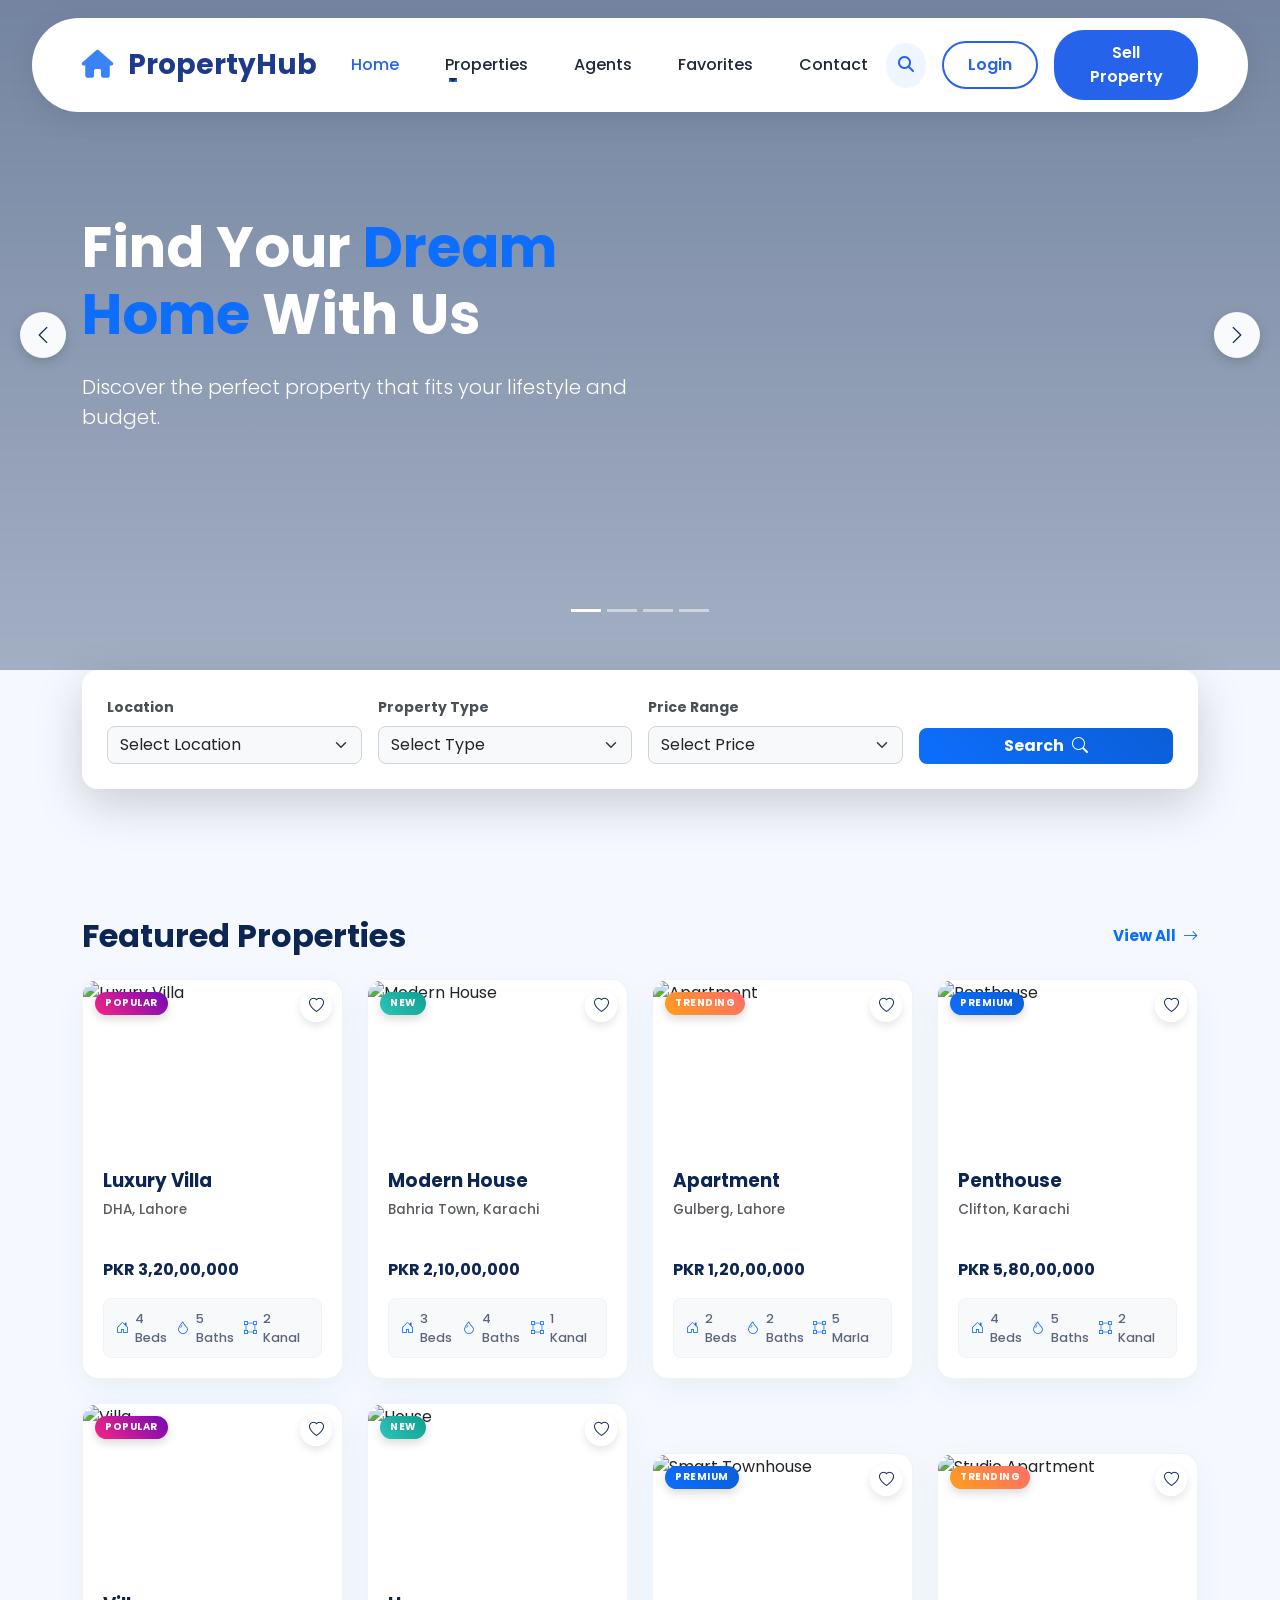
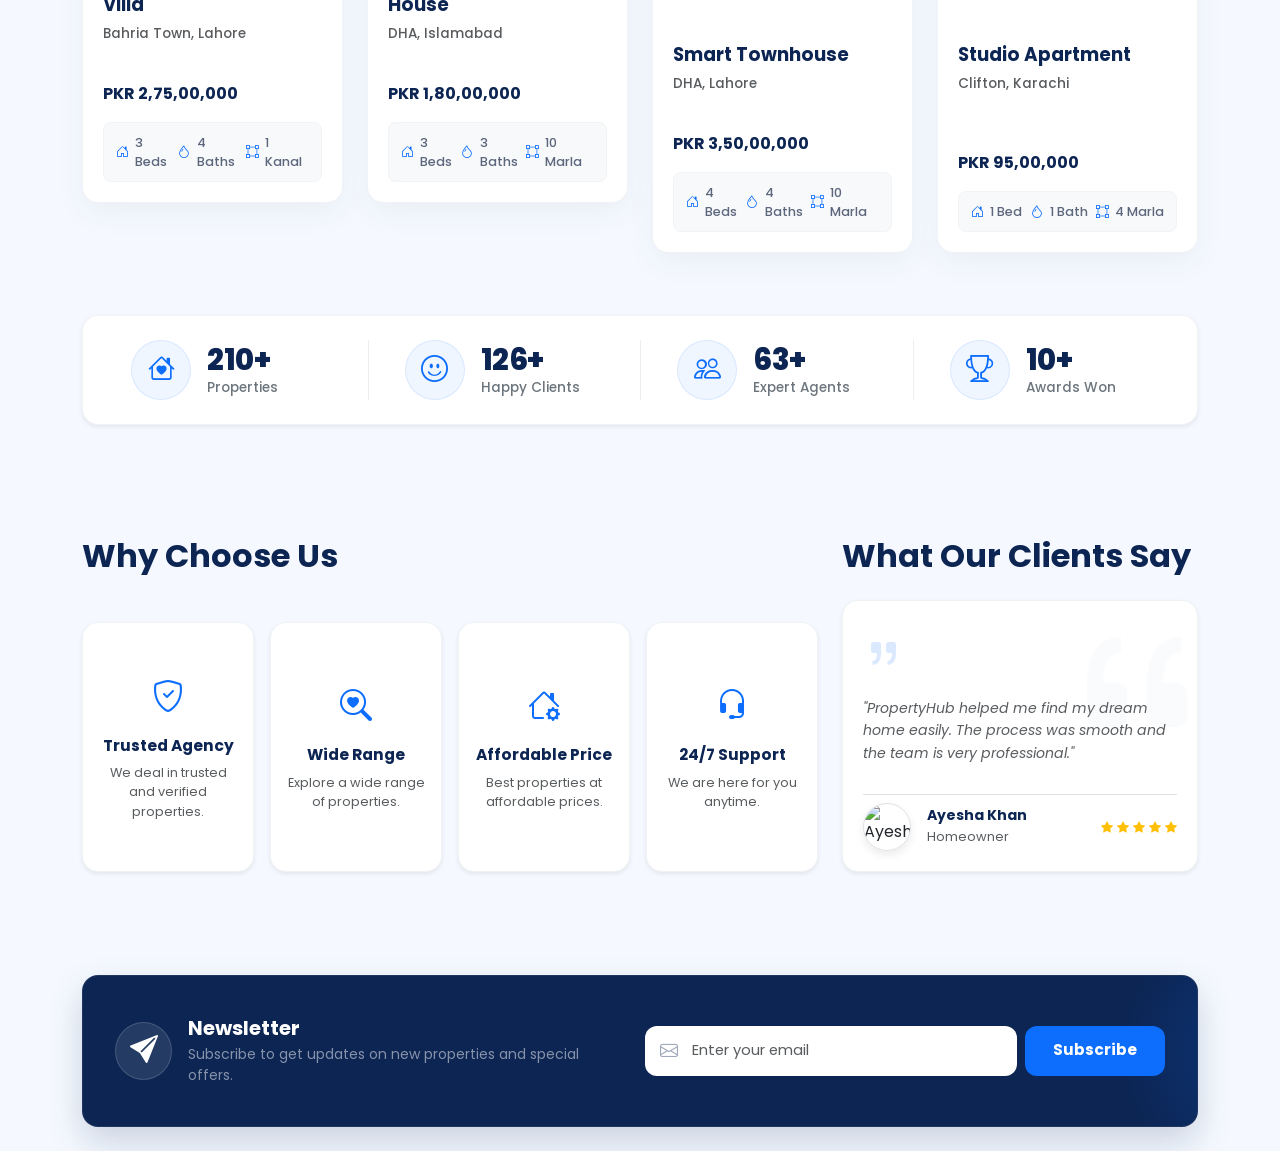
==== index.html @ fdfdf16c "Add propertyhub project files" ====
<!DOCTYPE html>
<html lang="en">
<head>
    <meta charset="UTF-8">
    <meta name="viewport" content="width=device-width, initial-scale=1.0">
        
    <title>PROPERTY HUB</title>

    <!-- Bootstrap link -->
     <link href="https://cdn.jsdelivr.net/npm/bootstrap@5.3.8/dist/css/bootstrap.min.css" rel="stylesheet">
    
    <!-- Bootstrap Icons CDN (Yeh hai icons ka actual link) -->
     <link rel="stylesheet" href="https://cdn.jsdelivr.net/npm/bootstrap-icons@1.11.3/font/bootstrap-icons.min.css">

    <!-- Font Awesome -->
     <link rel="stylesheet" href="https://cdnjs.cloudflare.com/ajax/libs/font-awesome/6.7.2/css/all.min.css">
     
    <!-- Css link--> 
     <link rel="stylesheet" href="./css/home.css">

</head>
<body>

 <!-- Header Start -->
    <header>

    <!-- Navbar Start -->

    <nav class="navbar navbar-expand-lg custom-navbar fixed-top">

    <div class="container">

    <!-- ========== Logo ========== -->

    <a class="navbar-brand logo" href="#">
    <i class="fa-solid fa-house"></i>
     PropertyHub</a>

    <!-- Mobile Toggle Button  -->

    <button class="navbar-toggler border-0 shadow-none"
    type="button"
    data-bs-toggle="collapse"
    data-bs-target="#navbarMenu">
    <i class="fa-solid fa-bars"></i></button>

    <!--  Navbar Menu -->

    <div class="collapse navbar-collapse" id="navbarMenu">

    <!-- Left Side Menu -->

    <ul class="navbar-nav mx-auto">

    <!-- Home -->

     <li class="nav-item"><a class="nav-link active" href="#">Home</a> </li>

    <!-- Properties Dropdown -->

    <li class="nav-item dropdown">

    <a class="nav-link dropdown-toggle"
    href="#"
    role="button"
    data-bs-toggle="dropdown">Properties</a>
    <ul class="dropdown-menu custom-dropdown">
    <li>
    <a class="dropdown-item" href="#">
    <i class="fa-solid fa-building"></i>
    Buy Properties</a>
    </li>

    <li>
    <a class="dropdown-item" href="#">
    <i class="fa-solid fa-key"></i>
    Rent Properties
    </a>
    </li>
    <li>
    <a class="dropdown-item" href="#">
    <i class="fa-solid fa-tag"></i>
    Sell Property
    </a>
    </li>

    <li>
    <a class="dropdown-item" href="#">
    <i class="fa-solid fa-city"></i>
    New Projects
    </a>
    </li>
    </ul>
    </li>

    <!-- Agents -->
    <li class="nav-item">
    <a class="nav-link" href="#">Agents</a>
    </li>

   <!-- Favorites -->
   <li class="nav-item">
   <a class="nav-link" href="#">
    Favorites
    </a>
    </li>

    <!-- Contact -->
    <li class="nav-item">
    <a class="nav-link" href="#">
    Contact
    </a>
    </li>
    </ul>

    <!-- Right Side -->
    <div class="d-flex align-items-center gap-3">

    <!-- Search -->
    <button class="icon-btn">
    <i class="fa-solid fa-magnifying-glass"></i>
    </button>

    <!-- Login -->
    <a href="#" class="btn login-btn">
    Login</a>

     <!-- Sell Property -->
     <a href="#" class="btn sell-btn">
     Sell Property</a>

    </div>

    </div>

    </div>

    </nav>

     <!-- Navbar End -->

    </header>

 <!-- Header End -->

 <!-- HERO SLIDER & SEARCH FILTER SECTION -->
<section class="hero-section position-relative">
  <div id="heroCarousel" class="carousel slide vertical" data-bs-ride="carousel" data-bs-interval="2000">
    <!-- Slide Indicators/Dots (Total 4 dots now) -->
    <div class="carousel-indicators mb-5">
      <button type="button" data-bs-target="#heroCarousel" data-bs-slide-to="0" class="active" aria-current="true"></button>
      <button type="button" data-bs-target="#heroCarousel" data-bs-slide-to="1"></button>
      <button type="button" data-bs-target="#heroCarousel" data-bs-slide-to="2"></button>
      <button type="button" data-bs-target="#heroCarousel" data-bs-slide-to="3"></button>
    </div>
    
    <!-- Slider Images & Text (Total 4 Slides) -->
    <div class="carousel-inner">
      <!-- Slide 1 -->
      <div class="carousel-item active" style="background-image: linear-gradient(rgba(10, 37, 83, 0.55), rgba(10, 37, 83, 0.35)), url('https://images.unsplash.com/photo-1600585154340-be6161a56a0c?auto=format&fit=crop&w=1600&q=80');">
        <div class="container h-100 d-flex align-items-center">
          <div class="hero-text text-white col-lg-6 col-md-8">
            <h1 class="display-4 fw-bold">Find Your <span class="text-primary-custom">Dream Home</span> With Us</h1>
            <p class="lead my-4">Discover the perfect property that fits your lifestyle and budget.</p>
          </div>
        </div>
      </div>
      <!-- Slide 2 -->
      <div class="carousel-item" style="background-image: linear-gradient(rgba(10, 37, 83, 0.55), rgba(10, 37, 83, 0.35)), url('https://images.unsplash.com/photo-1600607687939-ce8a6c25118c?auto=format&fit=crop&w=1600&q=80');">
        <div class="container h-100 d-flex align-items-center">
          <div class="hero-text text-white col-lg-6 col-md-8">
            <h1 class="display-4 fw-bold">Explore Premium <span class="text-primary-custom">Villas</span> Easily</h1>
            <p class="lead my-4">Expertly curated luxury spaces in prime locations just for you.</p>
          </div>
        </div>
      </div>
      <!-- Slide 3 (New - Luxury Penthouse) -->
      <div class="carousel-item" style="background-image: linear-gradient(rgba(10, 37, 83, 0.55), rgba(10, 37, 83, 0.35)), url('https://images.unsplash.com/photo-1512917774080-9991f1c4c750?auto=format&fit=crop&w=1600&q=80');">
        <div class="container h-100 d-flex align-items-center">
          <div class="hero-text text-white col-lg-6 col-md-8">
            <h1 class="display-4 fw-bold">Modern Luxury <span class="text-primary-custom">Penthouses</span></h1>
            <p class="lead my-4">Live above the clouds with stunning city views and world-class amenities.</p>
          </div>
        </div>
      </div>
      <!-- Slide 4 (New - Family Apartments) -->
      <div class="carousel-item" style="background-image: linear-gradient(rgba(10, 37, 83, 0.55), rgba(10, 37, 83, 0.35)), url('https://encrypted-tbn0.gstatic.com/images?q=tbn:ANd9GcTNSj20llQC-nDHok7OFpHzzRwQlQY1zLrQ1JsgTwn0uX2f9dm82CsuU93E&s=10');">
        <div class="container h-100 d-flex align-items-center">
          <div class="hero-text text-white col-lg-6 col-md-8">
            <h1 class="display-4 fw-bold">Affordable <span class="text-primary-custom">Family Apartments</span></h1>
            <p class="lead my-4">Beautiful and cozy spaces designed perfect for modern family living.</p>
          </div>
        </div>
      </div>
    </div>
     
    <!-- Left & Right Arrow Buttons -->
    <button class="carousel-control-prev custom-control-btn" type="button" data-bs-target="#heroCarousel" data-bs-slide="prev">
      <span class="carousel-control-custom-icon" aria-hidden="true">
        <i class="bi bi-chevron-left"></i>
      </span>
    </button>
    <button class="carousel-control-next custom-control-btn" type="button" data-bs-target="#heroCarousel" data-bs-slide="next">
      <span class="carousel-control-custom-icon" aria-hidden="true">
        <i class="bi bi-chevron-right"></i>
      </span>
    </button>
  </div>

  <!-- OVERLAPPING SEARCH BAR -->
  <!-- OVERLAPPING SEARCH BAR -->
<div class="search-bar-container container">
  <div class="search-bar p-4 bg-white rounded-4 shadow-lg border">
    <form class="row g-3 align-items-end search-filter-form">
      <!-- Location Dropdown -->
      <div class="col-md-3 col-sm-6 filter-group">
        <label class="form-label fw-bold small filter-label">Location</label>
        <select class="form-select border-light-subtle py-2.5 filter-select">
          <option selected>Select Location</option>
          <option>DHA, Lahore</option>
          <option>Bahria Town, Karachi</option>
          <option>Gulberg, Lahore</option>
          <option>DHA, Islamabad</option>
        </select>
      </div>
      <!-- Property Type Dropdown -->
      <div class="col-md-3 col-sm-6 filter-group">
        <label class="form-label fw-bold small filter-label">Property Type</label>
        <select class="form-select border-light-subtle py-2.5 filter-select">
          <option selected>Select Type</option>
          <option>Luxury Villa</option>
          <option>Modern House</option>
          <option>Apartment</option>
          <option>Penthouse</option>
        </select>
      </div>
      <!-- Price Range Dropdown -->
      <div class="col-md-3 col-sm-6 filter-group">
        <label class="form-label fw-bold small filter-label">Price Range</label>
        <select class="form-select border-light-subtle py-2.5 filter-select">
          <option selected>Select Price</option>
          <option>PKR 1,00,00,000 - 2,00,00,000</option>
          <option>PKR 2,00,00,000 - 4,00,00,000</option>
          <option>PKR 4,00,00,000+</option>
        </select>
      </div>
      <!-- Search Button -->
      <div class="col-md-3 col-sm-6">
        <button type="submit" class="btn btn-primary w-100 py-2.5 fw-bold btn-search-animated">
          <span>Search</span> <i class="bi bi-search ms-2"></i>
        </button>
      </div>
    </form>
  </div>
</div>
</section>

<!-- FEATURED PROPERTIES SECTION -->
<section class="featured-properties py-5">
  <div class="container">
    
    <!-- Header Row (Title & View All Link) -->
    <div class="d-flex justify-content-between align-items-center mb-4 header-container">
      <h2 class="section-title fw-bold text-dark-blue mb-0">Featured Properties</h2>
      <a href="#" class="view-all-btn fw-bold text-decoration-none">
        View All <i class="bi bi-arrow-right ms-1"></i>
      </a>
    </div>

    <!-- 6 Columns Responsive Grid -->
    <div class="row g-4 row-cols-1 row-cols-sm-2 row-cols-md-3 row-cols-lg-4 properties-grid">
      
      <!-- Card 1 (Luxury Villa) -->
      <div class="col">
        <div class="property-card h-100 bg-white shadow-sm rounded-4 overflow-hidden border">
          <div class="img-container position-relative">
            <img src="https://images.unsplash.com/photo-1600585154340-be6161a56a0c?auto=format&fit=crop&w=400&q=80" class="img-fluid property-img" alt="Luxury Villa">
            <span class="property-badge badge-popular">Popular</span>
            <button class="wishlist-btn"><i class="bi bi-heart"></i></button>
          </div>
          <div class="card-body p-3">
            <h5 class="property-title fw-bold mb-1">Luxury Villa</h5>
            <p class="property-location text-muted small mb-2">DHA, Lahore</p>
            <p class="property-price fw-bold text-dark-blue mb-3">PKR 3,20,00,000</p>
            <div class="property-meta d-flex justify-content-between text-muted x-small">
              <span><i class="bi bi-house-door me-1"></i>4 Beds</span>
              <span><i class="bi bi-droplet me-1"></i>5 Baths</span>
              <span><i class="bi bi-bounding-box me-1"></i>2 Kanal</span>
            </div>
          </div>
        </div>
      </div>

      <!-- Card 2 (Modern House) -->
      <div class="col">
        <div class="property-card h-100 bg-white shadow-sm rounded-4 overflow-hidden border">
          <div class="img-container position-relative">
            <img src="https://images.unsplash.com/photo-1600607687939-ce8a6c25118c?auto=format&fit=crop&w=400&q=80" class="img-fluid property-img" alt="Modern House">
            <span class="property-badge badge-new">New</span>
            <button class="wishlist-btn"><i class="bi bi-heart"></i></button>
          </div>
          <div class="card-body p-3">
            <h5 class="property-title fw-bold mb-1">Modern House</h5>
            <p class="property-location text-muted small mb-2">Bahria Town, Karachi</p>
            <p class="property-price fw-bold text-dark-blue mb-3">PKR 2,10,00,000</p>
            <div class="property-meta d-flex justify-content-between text-muted x-small">
              <span><i class="bi bi-house-door me-1"></i>3 Beds</span>
              <span><i class="bi bi-droplet me-1"></i>4 Baths</span>
              <span><i class="bi bi-bounding-box me-1"></i>1 Kanal</span>
            </div>
          </div>
        </div>
      </div>

      <!-- Card 3 (Apartment) -->
      <div class="col">
        <div class="property-card h-100 bg-white shadow-sm rounded-4 overflow-hidden border">
          <div class="img-container position-relative">
            <img src="https://images.unsplash.com/photo-1512917774080-9991f1c4c750?auto=format&fit=crop&w=400&q=80" class="img-fluid property-img" alt="Apartment">
            <span class="property-badge badge-trending">Trending</span>
            <button class="wishlist-btn"><i class="bi bi-heart"></i></button>
          </div>
          <div class="card-body p-3">
            <h5 class="property-title fw-bold mb-1">Apartment</h5>
            <p class="property-location text-muted small mb-2">Gulberg, Lahore</p>
            <p class="property-price fw-bold text-dark-blue mb-3">PKR 1,20,00,000</p>
            <div class="property-meta d-flex justify-content-between text-muted x-small">
              <span><i class="bi bi-house-door me-1"></i>2 Beds</span>
              <span><i class="bi bi-droplet me-1"></i>2 Baths</span>
              <span><i class="bi bi-bounding-box me-1"></i>5 Marla</span>
            </div>
          </div>
        </div>
      </div>

      <!-- Card 4 (Penthouse) -->
      <div class="col">
        <div class="property-card h-100 bg-white shadow-sm rounded-4 overflow-hidden border">
          <div class="img-container position-relative">
            <img src="https://images.unsplash.com/photo-1600566753376-12c8ab7fb75b?auto=format&fit=crop&w=400&q=80" class="img-fluid property-img" alt="Penthouse">
            <span class="property-badge badge-luxury">Premium</span>
            <button class="wishlist-btn"><i class="bi bi-heart"></i></button>
          </div>
          <div class="card-body p-3">
            <h5 class="property-title fw-bold mb-1">Penthouse</h5>
            <p class="property-location text-muted small mb-2">Clifton, Karachi</p>
            <p class="property-price fw-bold text-dark-blue mb-3">PKR 5,80,00,000</p>
            <div class="property-meta d-flex justify-content-between text-muted x-small">
              <span><i class="bi bi-house-door me-1"></i>4 Beds</span>
              <span><i class="bi bi-droplet me-1"></i>5 Baths</span>
              <span><i class="bi bi-bounding-box me-1"></i>2 Kanal</span>
            </div>
          </div>
        </div>
      </div>

      <!-- Card 5 (Villa) -->
      <div class="col">
        <div class="property-card h-100 bg-white shadow-sm rounded-4 overflow-hidden border">
          <div class="img-container position-relative">
            <img src="https://images.unsplash.com/photo-1600585154526-990dced4db0d?auto=format&fit=crop&w=400&q=80" class="img-fluid property-img" alt="Villa">
            <span class="property-badge badge-popular">Popular</span>
            <button class="wishlist-btn"><i class="bi bi-heart"></i></button>
          </div>
          <div class="card-body p-3">
            <h5 class="property-title fw-bold mb-1">Villa</h5>
            <p class="property-location text-muted small mb-2">Bahria Town, Lahore</p>
            <p class="property-price fw-bold text-dark-blue mb-3">PKR 2,75,00,000</p>
            <div class="property-meta d-flex justify-content-between text-muted x-small">
              <span><i class="bi bi-house-door me-1"></i>3 Beds</span>
              <span><i class="bi bi-droplet me-1"></i>4 Baths</span>
              <span><i class="bi bi-bounding-box me-1"></i>1 Kanal</span>
            </div>
          </div>
        </div>
      </div>

      <!-- Card 6 (House) -->
      <div class="col">
        <div class="property-card h-100 bg-white shadow-sm rounded-4 overflow-hidden border">
          <div class="img-container position-relative">
            <img src="https://images.unsplash.com/photo-1600596542815-ffad4c1539a9?auto=format&fit=crop&w=400&q=80" class="img-fluid property-img" alt="House">
            <span class="property-badge badge-new">New</span>
            <button class="wishlist-btn"><i class="bi bi-heart"></i></button>
          </div>
          <div class="card-body p-3">
            <h5 class="property-title fw-bold mb-1">House</h5>
            <p class="property-location text-muted small mb-2">DHA, Islamabad</p>
            <p class="property-price fw-bold text-dark-blue mb-3">PKR 1,80,00,000</p>
            <div class="property-meta d-flex justify-content-between text-muted x-small">
              <span><i class="bi bi-house-door me-1"></i>3 Beds</span>
              <span><i class="bi bi-droplet me-1"></i>3 Baths</span>
              <span><i class="bi bi-bounding-box me-1"></i>10 Marla</span>
            </div>
          </div>
        </div>
      </div>

      <!-- Card 7 (Smart Townhouse) -->
<div class="col">
  <div class="property-card h-100 bg-white shadow-sm rounded-4 overflow-hidden border">
    <div class="img-container position-relative">
      <img src="https://images.unsplash.com/photo-1600210492486-724fe5c67fb0?auto=format&fit=crop&w=400&q=80" class="img-fluid property-img" alt="Smart Townhouse">
      <span class="property-badge badge-luxury">Premium</span>
      <button class="wishlist-btn"><i class="bi bi-heart"></i></button>
    </div>
    <div class="card-body p-3">
      <h5 class="property-title fw-bold mb-1">Smart Townhouse</h5>
      <p class="property-location text-muted small mb-2">DHA, Lahore</p>
      <p class="property-price fw-bold text-dark-blue mb-3">PKR 3,50,00,000</p>
      <div class="property-meta d-flex justify-content-between text-muted x-small">
        <span><i class="bi bi-house-door me-1"></i>4 Beds</span>
        <span><i class="bi bi-droplet me-1"></i>4 Baths</span>
        <span><i class="bi bi-bounding-box me-1"></i>10 Marla</span>
      </div>
    </div>
  </div>
</div>

<!-- Card 8 (Studio Apartment) -->
<div class="col">
  <div class="property-card h-100 bg-white shadow-sm rounded-4 overflow-hidden border">
    <div class="img-container position-relative">
      <img src="https://images.unsplash.com/photo-1502672260266-1c1ef2d93688?auto=format&fit=crop&w=400&q=80" class="img-fluid property-img" alt="Studio Apartment">
      <span class="property-badge badge-trending">Trending</span>
      <button class="wishlist-btn"><i class="bi bi-heart"></i></button>
    </div>
    <div class="card-body p-3">
      <h5 class="property-title fw-bold mb-1">Studio Apartment</h5>
      <p class="property-location text-muted small mb-2">Clifton, Karachi</p>
      <p class="property-price fw-bold text-dark-blue mb-3">PKR 95,00,000</p>
      <div class="property-meta d-flex justify-content-between text-muted x-small">
        <span><i class="bi bi-house-door me-1"></i>1 Bed</span>
        <span><i class="bi bi-droplet me-1"></i>1 Bath</span>
        <span><i class="bi bi-bounding-box me-1"></i>4 Marla</span>
      </div>
    </div>
  </div>
</div>

    </div>
  </div>
</section>


<!-- STATS COUNTER SECTION -->
<section class="stats-section py-4">
  <div class="container">
    <!-- Main Floating Stats Wrapper -->
    <div class="stats-card-wrapper bg-white rounded-4 shadow-sm border p-4">
      <div class="row align-items-center justify-content-between g-4">
        
        <!-- Stat Item 1 -->
        <div class="col-6 col-md-3 stat-item">
          <div class="d-flex align-items-center justify-content-center justify-content-md-start gap-3 ps-lg-4">
            <div class="stat-icon-box">
              <i class="bi bi-house-heart"></i>
            </div>
            <div class="stat-content">
              <h3 class="stat-number fw-extrabold mb-0" data-target="500">0</h3>
              <p class="stat-label text-muted mb-0">Properties</p>
            </div>
          </div>
        </div>

        <!-- Stat Item 2 -->
        <div class="col-6 col-md-3 stat-item border-left-divider">
          <div class="d-flex align-items-center justify-content-center justify-content-md-start gap-3 ps-lg-4">
            <div class="stat-icon-box">
              <i class="bi bi-emoji-smile"></i>
            </div>
            <div class="stat-content">
              <h3 class="stat-number fw-extrabold mb-0" data-target="300">0</h3>
              <p class="stat-label text-muted mb-0">Happy Clients</p>
            </div>
          </div>
        </div>

        <!-- Stat Item 3 -->
        <div class="col-6 col-md-3 stat-item border-left-divider">
          <div class="d-flex align-items-center justify-content-center justify-content-md-start gap-3 ps-lg-4">
            <div class="stat-icon-box">
              <i class="bi bi-people"></i>
            </div>
            <div class="stat-content">
              <h3 class="stat-number fw-extrabold mb-0" data-target="150">0</h3>
              <p class="stat-label text-muted mb-0">Expert Agents</p>
            </div>
          </div>
        </div>

        <!-- Stat Item 4 -->
        <div class="col-6 col-md-3 stat-item border-left-divider">
          <div class="d-flex align-items-center justify-content-center justify-content-md-start gap-3 ps-lg-4">
            <div class="stat-icon-box">
              <i class="bi bi-trophy"></i>
            </div>
            <div class="stat-content">
              <h3 class="stat-number fw-extrabold mb-0" data-target="25">0</h3>
              <p class="stat-label text-muted mb-0">Awards Won</p>
            </div>
          </div>
        </div>

      </div>
    </div>
  </div>
</section>


<!-- WHY CHOOSE US & TESTIMONIALS SECTION -->
<section class="info-testimonials-section py-5">
  <div class="container">
    <div class="row g-4">
      
      <!-- LEFT SIDE: Why Choose Us (8 columns on large screens) -->
      <div class="col-lg-8">
        <h2 class="section-title fw-bold text-dark-blue mb-4">Why Choose Us</h2>
        <div class="row g-3">
          
          <!-- Card 1: Trusted Agency -->
          <div class="col-sm-6 col-md-3">
            <div class="feature-card text-center bg-white p-4 rounded-4 border h-100 shadow-sm">
              <div class="feature-icon mb-3">
                <i class="bi bi-shield-check"></i>
              </div>
              <h5 class="feature-title fw-bold mb-2">Trusted Agency</h5>
              <p class="feature-text text-muted mb-0">We deal in trusted and verified properties.</p>
            </div>
          </div>

          <!-- Card 2: Wide Range -->
          <div class="col-sm-6 col-md-3">
            <div class="feature-card text-center bg-white p-4 rounded-4 border h-100 shadow-sm">
              <div class="feature-icon mb-3">
                <i class="bi bi-search-heart"></i>
              </div>
              <h5 class="feature-title fw-bold mb-2">Wide Range</h5>
              <p class="feature-text text-muted mb-0">Explore a wide range of properties.</p>
            </div>
          </div>

          <!-- Card 3: Affordable Price -->
          <div class="col-sm-6 col-md-3">
            <div class="feature-card text-center bg-white p-4 rounded-4 border h-100 shadow-sm">
              <div class="feature-icon mb-3">
                <i class="bi bi-house-gear"></i>
              </div>
              <h5 class="feature-title fw-bold mb-2">Affordable Price</h5>
              <p class="feature-text text-muted mb-0">Best properties at affordable prices.</p>
            </div>
          </div>

          <!-- Card 4: 24/7 Support -->
          <div class="col-sm-6 col-md-3">
            <div class="feature-card text-center bg-white p-4 rounded-4 border h-100 shadow-sm">
              <div class="feature-icon mb-3">
                <i class="bi bi-headset"></i>
              </div>
              <h5 class="feature-title fw-bold mb-2">24/7 Support</h5>
              <p class="feature-text text-muted mb-0">We are here for you anytime.</p>
            </div>
          </div>

        </div>
      </div>

      <!-- RIGHT SIDE: What Our Clients Say (4 columns on large screens) -->
      <div class="col-lg-4">
        <h2 class="section-title fw-bold text-dark-blue mb-4">What Our Clients Say</h2>
        
        <!-- Main Testimonial Card -->
        <div class="testimonial-card bg-white p-4 rounded-4 border h-100 d-flex flex-column justify-content-between shadow-sm position-relative overflow-hidden">
          
          <!-- Decorative Background Quote Circle -->
          <div class="quote-bg-icon">
            <i class="bi bi-quote"></i>
          </div>

          <div class="testimonial-content position-relative">
            <div class="quote-icon-blue mb-3">
              <i class="bi bi-quote fs-1"></i>
            </div>
            <p class="testimonial-text text-muted mb-4">
              "PropertyHub helped me find my dream home easily. The process was smooth and the team is very professional."
            </p>
          </div>

          <!-- User Info Row -->
          <div class="d-flex align-items-center justify-content-between pt-3 border-top position-relative">
            <div class="d-flex align-items-center gap-3">
              <img src="https://images.unsplash.com/photo-1494790108377-be9c29b29330?auto=format&fit=crop&w=150&q=80" class="client-avatar rounded-circle border" alt="Ayesha Khan">
              <div>
                <h6 class="client-name fw-bold mb-0 text-dark-blue">Ayesha Khan</h6>
                <span class="client-role text-muted x-small">Homeowner</span>
              </div>
            </div>
            <!-- Stars -->
            <div class="rating-stars text-warning d-flex gap-1">
              <i class="bi bi-star-fill"></i>
              <i class="bi bi-star-fill"></i>
              <i class="bi bi-star-fill"></i>
              <i class="bi bi-star-fill"></i>
              <i class="bi bi-star-fill"></i>
            </div>
          </div>

        </div>
      </div>

    </div>
  </div>
</section>


<!-- UNIQUE ULTRA-PREMIUM NEWSLETTER SECTION -->
<section class="newsletter-section py-4">
  <div class="container">
    <div class="newsletter-wrapper rounded-4 p-4 d-flex flex-column flex-lg-row align-items-center justify-content-between gap-4 position-relative overflow-hidden">
      
      <!-- Ambient Decorative Glow behind the card -->
      <div class="ambient-glow"></div>

      <!-- Left Side: Icon & Info Text -->
      <div class="d-flex align-items-center gap-3 text-center text-md-start position-relative z-1">
        <div class="newsletter-icon-container">
          <i class="bi bi-send-fill text-white fs-3" id="planeIcon"></i>
        </div>
        <div>
          <h4 class="fw-bold text-white mb-1 fs-5 card-title-pop">Newsletter</h4>
          <p class="text-white-50 mb-0 small">Subscribe to get updates on new properties and special offers.</p>
        </div>
      </div>

      <!-- Right Side: Input and Button -->
      <form class="newsletter-form-container d-flex gap-2 w-100 position-relative z-1" id="creativeNewsletterForm">
        <div class="input-field-wrapper w-100 position-relative">
          <span class="input-icon"><i class="bi bi-envelope"></i></span>
          <input type="email" class="form-control newsletter-input" placeholder="Enter your email" required id="newsletterEmailField">
        </div>
        <button type="submit" class="btn subscribe-action-btn fw-bold px-4">
          <span class="btn-text">Subscribe</span>
          <span class="spinner-border spinner-border-sm d-none" role="status"></span>
        </button>
      </form>

    </div>
  </div>
</section>

 <!-- Bootstrap JS -->
 <script src="https://cdn.jsdelivr.net/npm/bootstrap@5.3.8/dist/js/bootstrap.bundle.min.js"></script>
 <script src="js/home.js"></script>
</body>
</html>
---- css/home.css ----
@import url('https://fonts.googleapis.com/css2?family=Poppins:wght@300;400;500;600;700&display=swap');

*{
margin: 0;
padding: 0;
box-sizing: border-box;
font-family: poppins,sans-serif;
}

body{
background:#f5f9ff;
}

/* Navbr start */

.custom-navbar{
background:#fff;
margin:18px auto;
width:95%;
border-radius:50px;
padding:12px 18px;
box-shadow:0 8px 30px rgba(0,0,0,.08);
transition:.4s ease;
}

.custom-navbar.scrolled{
padding:10px 18px;
box-shadow:0 12px 35px rgba(0,0,0,.12);
}

.logo{
font-size:28px;
font-weight:700;
color:#1E3A8A !important;
}

.logo i{
color:#3B82F6;
margin-right:8px;
}

.navbar-nav{
gap:10px;
}

.nav-link{
position:relative;
color:#1f2937 !important;
font-size:16px;
font-weight:500;
transition:.3s;
padding:10px 18px !important;
}

.nav-link::after{
content:"";
position:absolute;
left:18px;
bottom:5px;
width:0;
height:2px;
background:#2563eb;
transition:.3s;
}

.nav-link:hover::after{
width:60%;
}

.nav-link:hover{
color:#2563eb !important;
}

.nav-link.active{
color:#2563eb !important;
}

.custom-dropdown{
border:none;
border-radius:18px;
padding:12px;
box-shadow:0 15px 40px rgba(0,0,0,.08);
min-width:240px;
}

.dropdown-item{
border-radius:12px;
padding:12px 16px;
transition:.3s;
}
.dropdown-item i{
color:#2563eb;
margin-right:10px;
}

.dropdown-item:hover{
background:#eff6ff;
color:#2563eb;
transform:translateX(6px);
}

.icon-btn{
width:45px;
height:45px;
border:none;
border-radius:50%;
background:#eff6ff;
color:#2563eb;
transition:.3s;
}

.icon-btn:hover{
background:#2563eb;
color:#fff;
transform:rotate(10deg);
}

.login-btn{
border:2px solid #2563eb;
color:#2563eb;
border-radius:30px;
padding:10px 24px;
font-weight:600;
transition:.3s;
}

.login-btn:hover{
background:#2563eb;
color:#fff;
transform:translateY(-3px);
}

.sell-btn{
background:#2563eb;
color:#fff;
padding:10px 24px;
border-radius:30px;
font-weight:600;
transition:.3s;
}

.sell-btn:hover{
background:#1E40AF;
color:#fff;
transform:translateY(-3px);
box-shadow:0 10px 25px rgba(37,99,235,.35);
}

.navbar-toggler{
font-size:26px;
color:#2563eb;
}

/* Navbr End */




/* Color Palette */
:root {
  --primary-color: #0d6efd; /* PropertyHub Signature Blue */
  --dark-blue: #0c2553;
}

/* Custom Text Color Helper */
.text-primary-custom {
  color: var(--primary-color) !important;
}

/* Hero Section Height & Background */
.carousel-item {
  height: 670px;
  background-size: cover;
  background-position: center;
}

/* Rounded Navigation Arrow Icons */
.carousel-control-custom-icon {
  background-color: rgba(255, 255, 255, 0.95);
  color: var(--dark-blue);
  width: 44px;
  height: 44px;
  border-radius: 50%;
  display: flex;
  align-items: center;
  justify-content: center;
  box-shadow: 0 4px 12px rgba(0,0,0,0.15);
  transition: all 0.3s ease;
}

.carousel-control-custom-icon:hover {
  background-color: var(--primary-color);
  color: #ffffff;
}


/* --- SEARCH BAR MAIN CARD ANIMATIONS --- */
.search-bar {
  background: rgba(255, 255, 255, 0.95) !important;
  backdrop-filter: blur(10px); /* Premium translucent glass effect */
  border: 1px solid rgba(255, 255, 255, 0.5) !important;
  transition: transform 0.4s cubic-bezier(0.165, 0.84, 0.44, 1), 
              box-shadow 0.4s cubic-bezier(0.165, 0.84, 0.44, 1);
}

/* Hover par box thoda upar uthega aur shadow blueish-soft ho jayegi */
.search-bar:hover {
  transform: translateY(-8px);
  box-shadow: 0 20px 35px rgba(13, 110, 253, 0.12) !important;
}

/* --- DROPDOWNS & LABELS EFFECT --- */
.filter-group {
  position: relative;
}

.filter-label {
  color: #495057;
  transition: color 0.3s ease, transform 0.3s ease;
}

.filter-select {
  border: 1.5px solid #ced4da !important; /* Default border thoda visible kiya */
  border-radius: 8px !important;
  cursor: pointer;
  background-color: #f8f9fa;
  transition: all 0.25s ease-in-out;
}

/* Dropdown hover effect */
.filter-select:hover {
  background-color: #f1f3f5;
  border-color: #a8b2bd !important;
}

/* Dropdown par click/focus hone par dynamic wave */
.filter-select:focus,
.filter-select:active {
  background-color: #ffffff;
  border-color: #0c2553 !important; /* Aapki theme ka dark navy/blue color jo outline ko solid dark banayega */
  box-shadow: 0 0 0 4px rgba(12, 37, 83, 0.15) !important; /* Soft dark focus shadow */
  outline: none;
}

/* Jab dropdown open ho, to label ka color blue ho jaye */
.filter-group:focus-within .filter-label {
  color: #0c2553!important;
  font-weight: 700;
}

/* --- BUTTON SHINE & POP ANIMATION --- */
.btn-search-animated {
  background: linear-gradient(45deg, #0d6efd, #0b5ed7) !important;
  border: none !important;
  border-radius: 8px;
  color: #fff;
  position: relative;
  overflow: hidden;
  z-index: 1;
  transition: all 0.4s cubic-bezier(0.175, 0.885, 0.32, 1.1);
  display: flex;
  align-items: center;
  justify-content: center;
}

/* Hover shine effect (sweep effect) */
.btn-search-animated::before {
  content: '';
  position: absolute;
  top: 0;
  left: -100%;
  width: 100%;
  height: 100%;
  background: linear-gradient(
    120deg,
    transparent,
    rgba(255, 255, 255, 0.25),
    transparent
  );
  transition: all 0.6s ease;
  z-index: -1;
}

.btn-search-animated:hover::before {
  left: 100%;
}

.btn-search-animated:hover {
  transform: scale(1.03); /* Chota sa scale animation */
  box-shadow: 0 8px 20px rgba(13, 110, 253, 0.35) !important;
}

.btn-search-animated:active {
  transform: scale(0.97);
}

/* Search icon sliding effect */
.btn-search-animated i {
  transition: transform 0.3s ease;
}

.btn-search-animated:hover i {
  transform: translateX(3px) scale(1.1);
}

/* Jab search button click ho chuka ho, toh pure outer box ke border ko dark blue lock karne ke liye */
.search-bar.form-submitted {
  border-color: #0c2553 !important; /* Solid Dark Blue Border */
  box-shadow: 0 20px 40px rgba(12, 37, 83, 0.25) !important; /* Stronger dark blue glow */
  transform: translateY(-4px); /* Thoda sa elevated position par lock ho jaye */
}


/* Vertical Slide Animation */
.carousel.vertical .carousel-inner {
  height: 100%;
}

.carousel.vertical .carousel-item {
  transition: transform 0.6s cubic-bezier(0.25, 1, 0.5, 1); /* Slide change hone ki smooth transition */
}

/* Next aur Prev transitions ko vertical direction dena */
.carousel.vertical .carousel-item-next:not(.carousel-item-start),
.carousel.vertical .active.carousel-item-end {
  transform: translateY(100%); /* Niche se start hoga */
}

.carousel.vertical .carousel-item-prev:not(.carousel-item-end),
.carousel.vertical .active.carousel-item-start {
  transform: translateY(-100%); /* Upar ki taraf slide out hoga */
}

.carousel.vertical .carousel-item-next.carousel-item-start,
.carousel.vertical .carousel-item-prev.carousel-item-end,
.carousel.vertical .active {
  transform: translateY(0); /* Center position */
}

/* Text slide up transition (already vertical compatible) */
.hero-text h1 {
  opacity: 0;
  transform: translateY(20px);
  transition: all 0.4s ease-out 0.1s;
}
.hero-text p {
  opacity: 0;
  transform: translateY(20px);
  transition: all 0.4s ease-out 0.2s;
}
.carousel-item.active .hero-text h1,
.carousel-item.active .hero-text p {
  opacity: 1;
  transform: translateY(0);
}  


/* Slider Controls Custom Positioning */
.custom-control-btn {
  width: auto; /* Default stretch width ko khatam karne ke liye */
  opacity: 1; /* Taake hover ke baghair bhi dhang se nazar aayein */
}

/* Left circle ko thoda left push karne ke liye */
.carousel-control-prev.custom-control-btn {
  left: 20px; /* Is value ko barha kar 30px bhi kar sakte hain agar mazeed left karna ho */
}

/* Right circle ko thoda right push karne ke liye */
.carousel-control-next.custom-control-btn {
  right: 20px; /* Is value ko barha kar 30px bhi kar sakte hain agar mazeed right karna ho */
}

/* Circle ke andar arrow ko bilkul center mein lane ke liye */
.carousel-control-custom-icon {
  background-color: rgba(255, 255, 255, 0.95);
  color: #0c2553; /* Dark Blue icon color */
  width: 46px;
  height: 46px;
  border-radius: 50%;
  display: flex;
  align-items: center;
  justify-content: center;
  box-shadow: 0 4px 12px rgba(0,0,0,0.15);
  transition: all 0.3s cubic-bezier(0.4, 0, 0.2, 1);
}

/* Arrow icon ka size aur alignment aur behtar karne ke liye */
.carousel-control-custom-icon i {
  font-size: 1.25rem;
  font-weight: bold;
  line-height: 1;
}

.carousel-control-custom-icon:hover {
  background-color: #0d6efd; /* Hover par primary blue background */
  color: #ffffff; /* Hover par white arrow */
  transform: scale(1.1);
}

/* Mobile screens par adjustments */
@media (max-width: 576px) {
  .carousel-control-prev.custom-control-btn {
    left: 10px;
  }
  .carousel-control-next.custom-control-btn {
    right: 10px;
  }
  .carousel-control-custom-icon {
    width: 38px;
    height: 38px;
  }
}




/* ==========================================
   FEATURED PROPERTIES - SPECIFIC STYLES
   ========================================== */

.featured-properties {
  margin-top: 80px;
}

.text-dark-blue {
  color: #0c2553 !important;
}

.view-all-btn {
  color: #0d6efd;
  font-size: 0.95rem;
  transition: all 0.3s ease;
}

.view-all-btn:hover {
  color: #0c2553;
}

.view-all-btn i {
  transition: transform 0.3s ease;
}

.view-all-btn:hover i {
  transform: translateX(5px);
}

/* --- PROPERTY CARD DESIGN --- */
.property-card {
  border: 1px solid rgba(12, 37, 83, 0.06) !important;
  background: #ffffff;
  box-shadow: 0 10px 30px rgba(12, 37, 83, 0.05) !important;
  transition: transform 0.4s cubic-bezier(0.175, 0.885, 0.32, 1.2), 
              box-shadow 0.4s ease, 
              border-color 0.3s ease !important;
  display: flex;
  flex-direction: column;
  min-height: 400px !important;
  width: 100%;
  max-width: 320px;
  margin: 0 auto;
}



.property-card .card-body {
  padding: 1.25rem !important; /* Khuli space taake content congested na lage */
  display: flex;
  flex-direction: column;
  justify-content: space-between;
  height: calc(100% - 170px); /* Bachi hui height card body ko assign hogi */
}

/* Typography elements ko thora mazeed clean spacing dena */
.property-title {
  font-size: 1.15rem !important; /* Slightly larger text */
  margin-bottom: 8px !important;
  font-weight: 700 !important;
}

.property-card .property-location {
  font-size: 0.85rem !important; /* Pehle 0.72rem tha */
  font-weight: 500 !important;
  margin-bottom: 12px !important;
}

.property-price {
  font-size: 1.0rem !important;
  margin-top: auto; /* Price ko bottom par clean align karne ke liye */
}



/* Card Hover Float & Border Glow */
.property-card:hover {
  transform: translateY(-12px) scale(1.02);
  border-color: #0c2553 !important;
  box-shadow: 0 20px 40px rgba(12, 37, 83, 0.15) !important;
}

/* Image container standard height */
.img-container {
  overflow: hidden;
  height: 170px; 
}

.property-img {
  width: 100%;
  height: 100%;
  object-fit: cover;
  transition: transform 0.5s ease;
}

.property-card:hover .property-img {
  transform: scale(1.08);
}

/* --- WISHLIST BUTTON & EFFECTS --- */
.wishlist-btn {
  position: absolute;
  top: 10px;
  right: 10px;
  background: rgba(255, 255, 255, 0.8) !important;
  backdrop-filter: blur(8px) !important;
  border: 1px solid rgba(255, 255, 255, 0.4) !important;
  width: 32px;
  height: 32px;
  border-radius: 50%;
  display: flex;
  align-items: center;
  justify-content: center;
  color: #0c2553 !important;
  font-size: 0.95rem;
  cursor: pointer;
  transition: all 0.4s cubic-bezier(0.175, 0.885, 0.32, 1.275) !important;
  z-index: 2;
  box-shadow: 0 4px 8px rgba(0, 0, 0, 0.1);
}

.wishlist-btn:hover {
  background: #ffffff !important;
  transform: scale(1.15) rotate(5deg);
}

/* Active Wishlist Neon Glow state */
.wishlist-btn.active {
  background: #e63946 !important;
  color: #ffffff !important;
  box-shadow: 0 0 15px rgba(230, 57, 70, 0.6) !important;
  border-color: #e63946 !important;
}

.wishlist-btn.active i::before {
  content: "\f415"; /* Bootstrap Icons solid heart */
}

/* --- BADGES ON IMAGES --- */
.property-badge {
  position: absolute;
  top: 12px;
  left: 12px;
  color: #ffffff;
  font-size: 0.62rem;
  font-weight: 700;
  text-transform: uppercase;
  letter-spacing: 0.5px;
  padding: 4px 10px;
  border-radius: 20px;
  z-index: 2;
  box-shadow: 0 4px 10px rgba(0, 0, 0, 0.15);
  transition: all 0.3s ease;
}

.badge-popular { background: linear-gradient(45deg, #f72585, #7209b7); }
.badge-new { background: linear-gradient(45deg, #2ec4b6, #0f9f90); }
.badge-trending { background: linear-gradient(45deg, #ff9f1c, #ff6b6b); }
.badge-luxury { background: linear-gradient(45deg, #0d6efd, #0b5ed7); }

.property-card:hover .property-badge {
  transform: translateY(-2px);
}

/* --- TEXTS & METADATA --- */
.property-title {
  color: #0c2553;
  font-size: 0.9rem;
  font-weight: 700;
  transition: color 0.3s ease;
}

.property-card:hover .property-title {
  color: #0d6efd;
}


.property-meta {
  background: #f8f9fa;
  padding: 10px 12px !important;
  border-radius: 8px;
  border: 1px solid #f1f3f5;
}

.property-meta span {
  font-weight: 500;
  color: #5c677d !important;
}

.property-meta i {
  color: #0d6efd;
}

.x-small {
  font-size: 0.8rem !important;
}

.property-meta span {
  display: flex;
  align-items: center;
  gap: 2px;
}


/* ==========================================
   STATS COUNTER SECTION - SPECIFIC STYLES
   ========================================== */
.stats-section {
  margin-top: 40px;
  margin-bottom: 40px;
}

/* Wrapper styling */
.stats-card-wrapper {
  border: 1px solid rgba(12, 37, 83, 0.06) !important;
  transition: transform 0.4s cubic-bezier(0.165, 0.84, 0.44, 1), 
              box-shadow 0.4s ease;
}

/* Hover glow effect */
.stats-card-wrapper:hover {
  transform: translateY(-5px);
  box-shadow: 0 15px 35px rgba(12, 37, 83, 0.08) !important;
  border-color: rgba(12, 37, 83, 0.15) !important;
}

/* Icons box style */
.stat-icon-box {
  background: rgba(13, 110, 253, 0.06);
  color: #0d6efd;
  width: 60px;
  height: 60px;
  border-radius: 50%;
  display: flex;
  align-items: center;
  justify-content: center;
  font-size: 1.7rem;
  transition: all 0.4s ease;
  border: 1px solid rgba(13, 110, 253, 0.1);
}

.stats-card-wrapper:hover .stat-icon-box {
  background: #0c2553;
  color: #ffffff;
  transform: scale(1.1) rotate(8deg);
  border-color: #0c2553;
}

/* Typography settings (Poppins hierarchy) */
.stat-number {
  color: #0c2553;
  font-size: 1.85rem;
  font-weight: 800 !important;
  letter-spacing: -0.5px;
  line-height: 1.2;
}

.stat-label {
  font-size: 0.85rem;
  font-weight: 500;
  color: #6c757d !important;
}

/* Divider styling (Desktop and Tablet screens) */
@media (min-width: 768px) {
  .border-left-divider {
    border-left: 1.5px solid rgba(12, 37, 83, 0.08);
  }
}

/* Mobile responsive adjustments */
@media (max-width: 767.98px) {
  .stat-item {
    text-align: center;
  }
  .stat-icon-box {
    width: 50px;
    height: 50px;
    font-size: 1.4rem;
  }
  .stat-number {
    font-size: 1.5rem;
  }
  .stat-label {
    font-size: 0.78rem;
  }
  
  /* Mobile par grid dividers set karne ke liye code */
  .row > div:nth-child(even) {
    border-left: 1.5px solid rgba(12, 37, 83, 0.08);
  }
}


/* ==========================================
   WHY CHOOSE US & TESTIMONIALS - SPECIFIC
   ========================================== */

.info-testimonials-section .col-lg-8 .row.g-3{
  margin-top: 30px;
  margin-bottom: 50px;
}

@media (max-width: 991.98px) {
  .info-testimonials-section .col-lg-8 .row.g-3 {
    margin-top: 0 !important; /* Mobile pe automatic spacing sahi rahegi */
  }
}

/* --- WHY CHOOSE US CARDS --- */
.feature-card {
  border: 1px solid rgba(12, 37, 83, 0.06) !important;
  transition: transform 0.4s cubic-bezier(0.175, 0.885, 0.32, 1.275), 
              box-shadow 0.4s ease, 
              border-color 0.3s ease !important;
  min-height: 250px !important; /* Height ko thora bada kiya */
  padding: 1.5rem 1rem !important; /* Spacing ko open kiya */
  display: flex;
  flex-direction: column;
  justify-content: center;
  align-items: center;            
}

.feature-card:hover {
  transform: translateY(-8px);
  border-color: #0c2553 !important;
  box-shadow: 0 15px 30px rgba(12, 37, 83, 0.08) !important;
}

/* Feature Icon Styling */
.feature-icon {
  color: #0d6efd;
  font-size: 2rem;
  transition: transform 0.4s ease;
}

.feature-card:hover .feature-icon {
  transform: scale(1.15) translateY(-3px);
  color: #0c2553;
}

.feature-title {
  font-size: 0.97rem !important;
  color: #0c2553;
}

.feature-text {
  font-size: 0.8rem !important;
  line-height: 1.5;
}

/* --- TESTIMONIAL CARD STYLING --- */
.testimonial-card {
  border: 1px solid rgba(12, 37, 83, 0.06) !important;
  transition: transform 0.4s ease, box-shadow 0.4s ease, border-color 0.3s ease !important;
  height: auto !important; /* h-100 class ko override kar ke stretch khatam karega */
  padding: 1.25rem !important;
}

.testimonial-card .border-top {
  padding-top: 8px !important;
  margin-top: 6px !important;
}

.testimonial-card:hover {
  transform: translateY(-5px);
  border-color: #0c2553 !important;
  box-shadow: 0 20px 45px rgba(12, 37, 83, 0.12) !important;
}

/* Quote icons */
.quote-icon-blue {
  color: rgba(13, 110, 253, 0.15); /* Soft premium blue tint */
  display: inline-block;
  transform: rotate(180deg);
}

.quote-bg-icon {
  position: absolute;
  bottom: 60px;
  right: -20px;
  font-size: 10rem;
  color: rgba(12, 37, 83, 0.02); /* Ghost aesthetic watermark icon */
  pointer-events: none;
}

.testimonial-text {
  font-size: 0.88rem !important;
  line-height: 1.6;
  font-style: italic;
  font-weight: 400;
}

/* Avatar details */
.client-avatar {
  width: 48px;
  height: 48px;
  object-fit: cover;
  border: 2px solid #ffffff;
  box-shadow: 0 4px 10px rgba(0,0,0,0.08);
}

.client-name {
  font-size: 0.88rem !important;
}

.rating-stars {
  font-size: 0.75rem;
}


/* ==========================================
   CREATIVE NEWSLETTER - SPECIFIC STYLES
   ========================================== */
.newsletter-section {
  margin-top: 0px !important;
  padding-top: 5px !important;
}

/* Main Container: Deep Navy & Smooth Glass-like Border */
.newsletter-wrapper {
  background: #0c2553 !important;
  border: 1px solid rgba(255, 255, 255, 0.08) !important;
  box-shadow: 0 15px 35px rgba(12, 37, 83, 0.18) !important;
  padding: 2.5rem 2rem !important;
}

@media (max-width: 767.98px) {
  .newsletter-wrapper {
    padding: 2rem 1.25rem !important; /* Mobile par clean aur snug look */
  }
}

/* Background Glowing Bubble Effect */
.ambient-glow {
  position: absolute;
  top: -50%;
  right: -20%;
  width: 300px;
  height: 300px;
  background: radial-gradient(circle, rgba(13, 110, 253, 0.25) 0%, rgba(12, 37, 83, 0) 70%);
  pointer-events: none;
  z-index: 0;
}

/* Paper Plane Container & Interactive Physics */
.newsletter-icon-container {
  background: rgba(255, 255, 255, 0.1);
  border: 1px solid rgba(255, 255, 255, 0.15);
  width: 58px;
  height: 58px;
  border-radius: 50%;
  display: flex;
  align-items: center;
  justify-content: center;
  transition: all 0.5s cubic-bezier(0.175, 0.885, 0.32, 1.275);
}

#planeIcon {
  display: inline-block;
  transition: transform 0.6s cubic-bezier(0.68, -0.6, 0.32, 1.6);
}

/* Hover state: plane bounces slightly upward */
.newsletter-wrapper:hover .newsletter-icon-container {
  background: #0d6efd;
  box-shadow: 0 0 15px rgba(13, 110, 253, 0.5);
}

.newsletter-wrapper:hover #planeIcon {
  transform: translateY(-2px) rotate(15deg);
}

/* Input Field Wrapper & Dynamic Icons */
.newsletter-form-container {
  max-width: 520px;
}

.input-field-wrapper {
  display: flex;
  align-items: center;
}

.input-icon {
  position: absolute;
  left: 15px;
  color: rgba(12, 37, 83, 0.4);
  font-size: 1.1rem;
  z-index: 5;
  transition: color 0.3s ease;
}

.newsletter-input {
  background: #ffffff !important;
  color: #0c2553 !important;
  border: 2px solid transparent !important;
  border-radius: 12px !important;
  padding: 12px 15px 12px 45px !important;
  font-family: 'Poppins', sans-serif !important;
  font-size: 0.92rem !important;
  height: 50px;
  transition: all 0.3s ease !important;
}

/* Input Focus Border Glow */
.newsletter-input:focus {
  border-color: #0d6efd !important;
  box-shadow: 0 0 15px rgba(13, 110, 253, 0.15) !important;
}

.newsletter-input:focus + .input-icon {
  color: #0d6efd;
}

/* Subscribe Button with Sleek Hover Dynamics */
.subscribe-action-btn {
  background: #0d6efd !important;
  color: #ffffff !important;
  border: none !important;
  border-radius: 12px !important;
  padding: 0 28px !important;
  height: 50px;
  font-size: 0.95rem;
  transition: all 0.4s cubic-bezier(0.175, 0.885, 0.32, 1.275) !important;
  white-space: nowrap;
}

.subscribe-action-btn:hover {
  background: #0b5ed7 !important;
  transform: translateY(-3px);
  box-shadow: 0 8px 20px rgba(13, 110, 253, 0.35) !important;
}

/* Micro animations for flying the plane on submit */
.fly-away {
  animation: flyRightAway 1s cubic-bezier(0.6, -0.28, 0.735, 0.045) forwards;
}

@keyframes flyRightAway {
  0% {
    transform: scale(1) translate(0, 0);
    opacity: 1;
  }
  35% {
    transform: scale(0.9) translate(-10px, 5px) rotate(-10deg);
  }
  100% {
    transform: scale(0.3) translate(350px, -150px) rotate(45deg);
    opacity: 0;
  }
}

/* Responsive constraints */
@media (max-width: 991.98px) {
  .newsletter-wrapper {
    padding: 2rem !important;
    text-align: center;
  }
  .newsletter-form-container {
    max-width: 100%;
  }
}
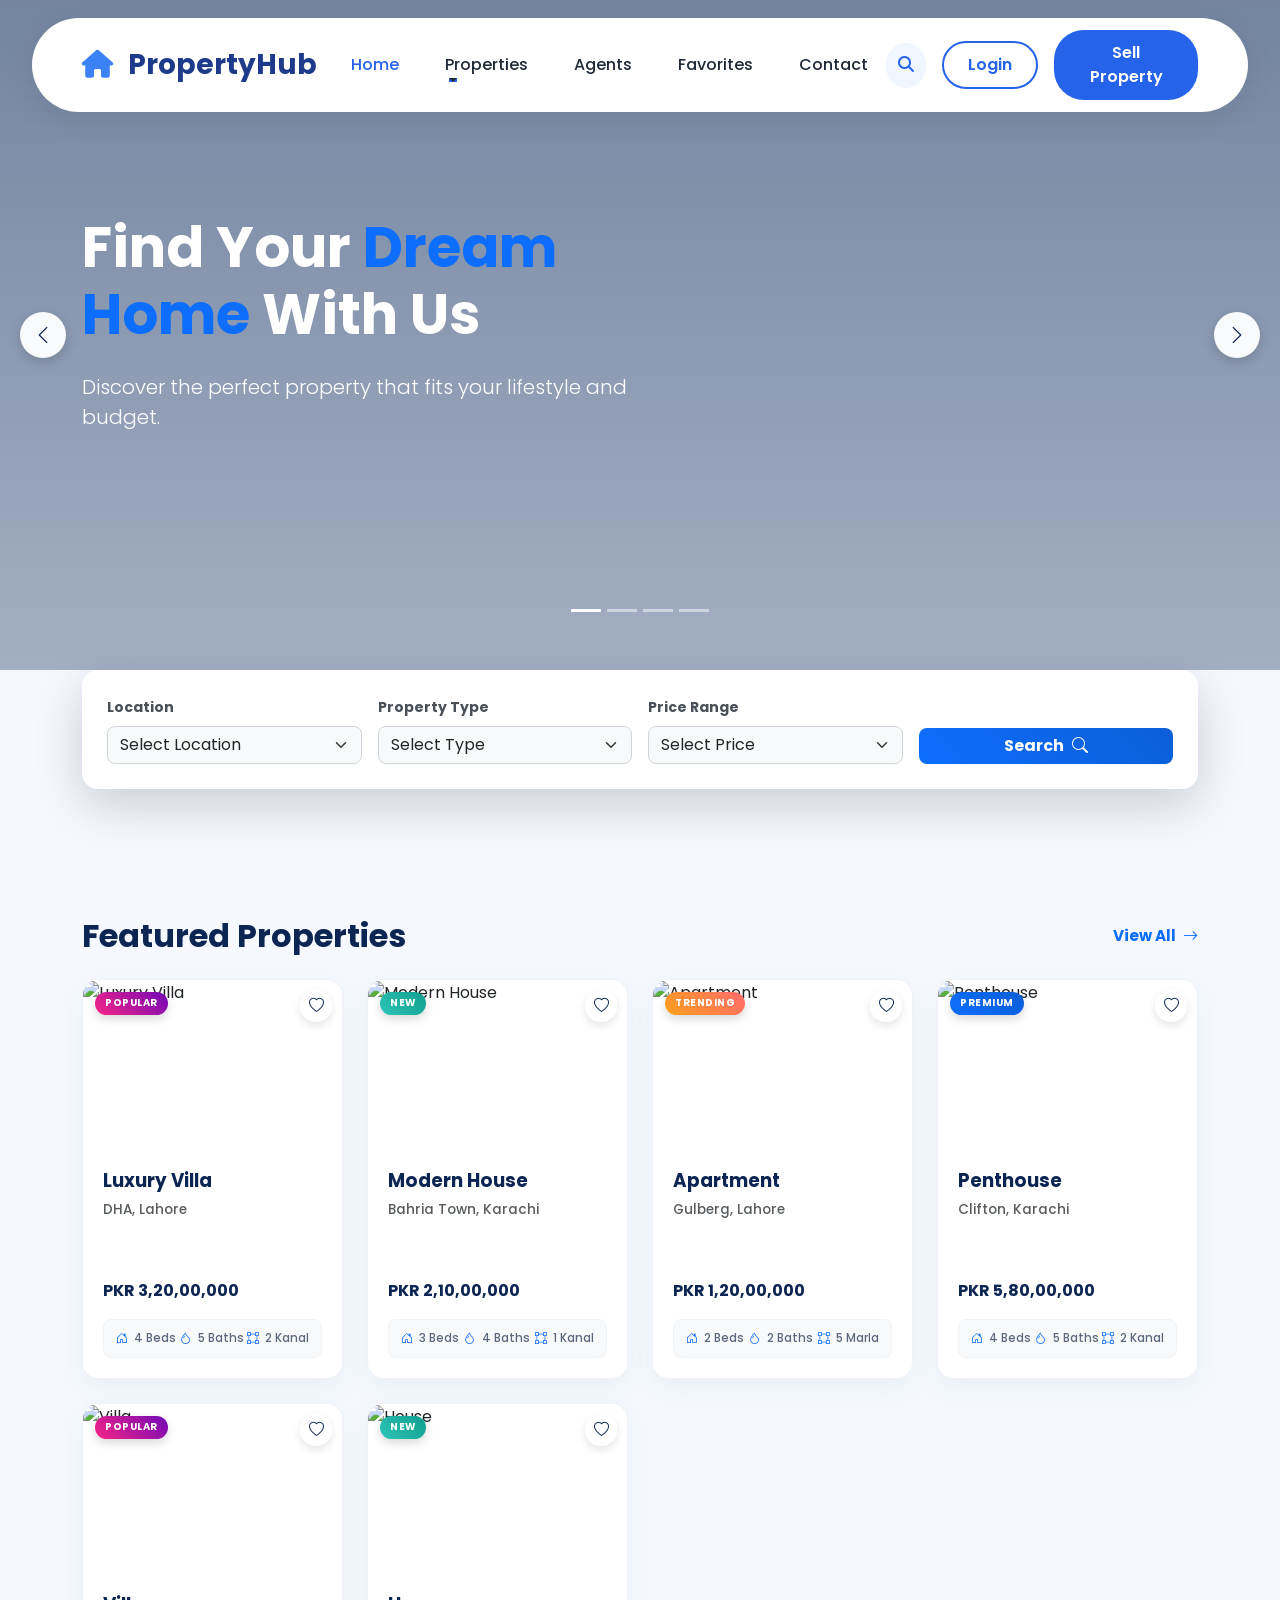
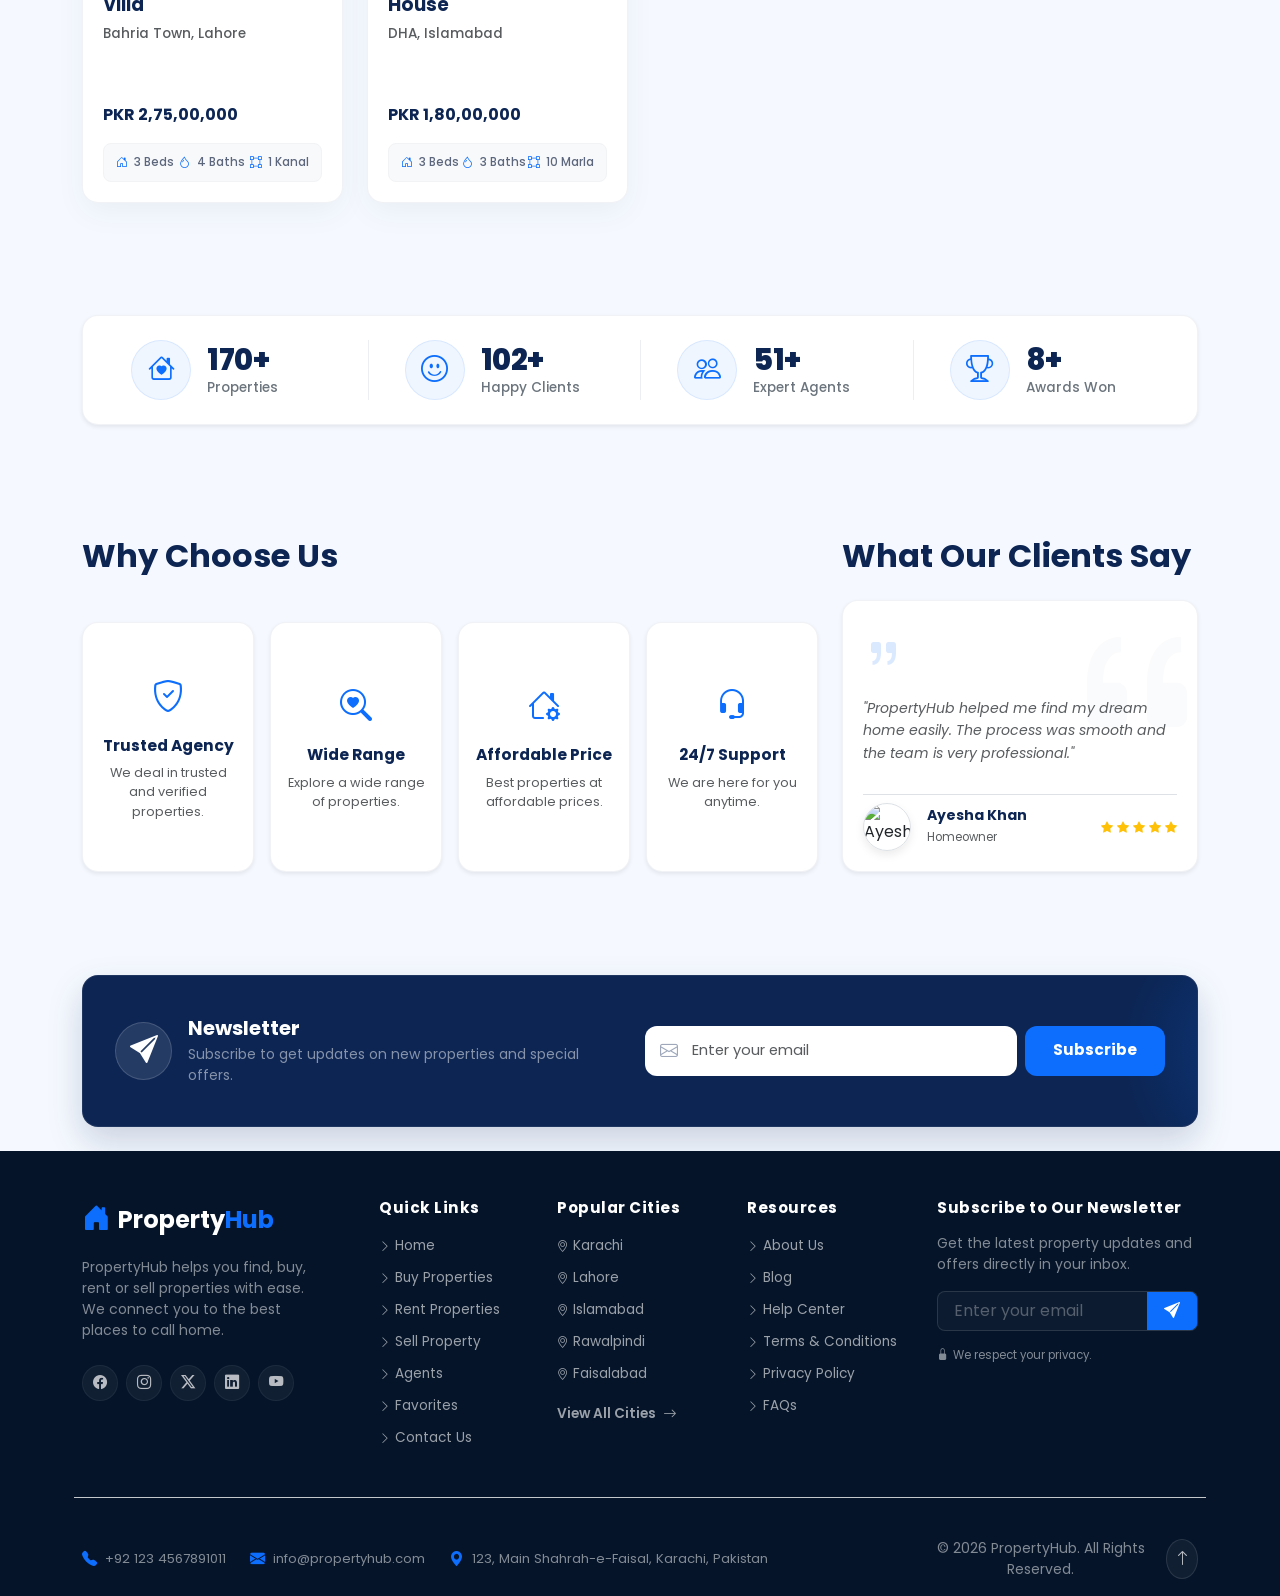
==== commit 8260f4dc: "new code" ====
--- a/index.html
+++ b/index.html
@@ -648,6 +648,127 @@
   </div>
 </section>
 
+
+<!-- ULTRA-PREMIUM RESPONSIVE FOOTER -->
+<footer class="main-footer bg-dark-blue text-white pt-5 pb-3 position-relative">
+  <div class="container">
+    
+    <!-- Top Footer: Main Grid Links -->
+    <div class="row g-4 pb-5 footer-top-border">
+      
+      <!-- Column 1: Brand Info & Socials -->
+      <div class="col-lg-3 col-md-6">
+        <div class="footer-brand d-flex align-items-center gap-2 mb-3">
+          <i class="bi bi-house-door-fill text-primary fs-3"></i>
+          <span class="fs-4 fw-bold text-white tracking-tight">Property<span class="text-primary">Hub</span></span>
+        </div>
+        <p class="text-white-50 small pe-lg-3 lh-base mb-4">
+          PropertyHub helps you find, buy, rent or sell properties with ease. We connect you to the best places to call home.
+        </p>
+        <!-- Social Icons Row -->
+        <div class="footer-socials d-flex gap-2">
+          <a href="#" class="social-icon-btn"><i class="bi bi-facebook"></i></a>
+          <a href="#" class="social-icon-btn"><i class="bi bi-instagram"></i></a>
+          <a href="#" class="social-icon-btn"><i class="bi bi-twitter-x"></i></a>
+          <a href="#" class="social-icon-btn"><i class="bi bi-linkedin"></i></a>
+          <a href="#" class="social-icon-btn"><i class="bi bi-youtube"></i></a>
+        </div>
+      </div>
+
+      <!-- Column 2: Quick Links -->
+      <div class="col-lg-2 col-md-6 col-6 ps-lg-4">
+        <h5 class="footer-heading fw-bold text-white mb-3">Quick Links</h5>
+        <ul class="list-unstyled footer-links d-flex flex-column gap-2">
+          <li><a href="#"><i class="bi bi-chevron-right small me-1"></i>Home</a></li>
+          <li><a href="#"><i class="bi bi-chevron-right small me-1"></i>Buy Properties</a></li>
+          <li><a href="#"><i class="bi bi-chevron-right small me-1"></i>Rent Properties</a></li>
+          <li><a href="#"><i class="bi bi-chevron-right small me-1"></i>Sell Property</a></li>
+          <li><a href="#"><i class="bi bi-chevron-right small me-1"></i>Agents</a></li>
+          <li><a href="#"><i class="bi bi-chevron-right small me-1"></i>Favorites</a></li>
+          <li><a href="#"><i class="bi bi-chevron-right small me-1"></i>Contact Us</a></li>
+        </ul>
+      </div>
+
+      <!-- Column 3: Popular Cities -->
+      <div class="col-lg-2 col-md-6 col-6">
+        <h5 class="footer-heading fw-bold text-white mb-3">Popular Cities</h5>
+        <ul class="list-unstyled footer-links d-flex flex-column gap-2">
+          <li><a href="#"><i class="bi bi-geo-alt small me-1"></i>Karachi</a></li>
+          <li><a href="#"><i class="bi bi-geo-alt small me-1"></i>Lahore</a></li>
+          <li><a href="#"><i class="bi bi-geo-alt small me-1"></i>Islamabad</a></li>
+          <li><a href="#"><i class="bi bi-geo-alt small me-1"></i>Rawalpindi</a></li>
+          <li><a href="#"><i class="bi bi-geo-alt small me-1"></i>Faisalabad</a></li>
+          <li class="mt-2"><a href="#" class="text-primary fw-semibold view-all-cities-btn">View All Cities <i class="bi bi-arrow-right ms-1"></i></a></li>
+        </ul>
+      </div>
+
+      <!-- Column 4: Resources -->
+      <div class="col-lg-2 col-md-6 col-6">
+        <h5 class="footer-heading fw-bold text-white mb-3">Resources</h5>
+        <ul class="list-unstyled footer-links d-flex flex-column gap-2">
+          <li><a href="#"><i class="bi bi-chevron-right small me-1"></i>About Us</a></li>
+          <li><a href="#"><i class="bi bi-chevron-right small me-1"></i>Blog</a></li>
+          <li><a href="#"><i class="bi bi-chevron-right small me-1"></i>Help Center</a></li>
+          <li><a href="#"><i class="bi bi-chevron-right small me-1"></i>Terms & Conditions</a></li>
+          <li><a href="#"><i class="bi bi-chevron-right small me-1"></i>Privacy Policy</a></li>
+          <li><a href="#"><i class="bi bi-chevron-right small me-1"></i>FAQs</a></li>
+        </ul>
+      </div>
+
+      <!-- Column 5: Mini Newsletter Box inside footer -->
+      <div class="col-lg-3 col-md-6 col-12">
+        <h5 class="footer-heading fw-bold text-white mb-3">Subscribe to Our Newsletter</h5>
+        <p class="text-white-50 small mb-3">Get the latest property updates and offers directly in your inbox.</p>
+        
+        <form class="footer-mini-newsletter d-flex rounded-3 overflow-hidden border border-secondary mb-3">
+          <input type="email" class="form-control bg-transparent border-0 text-white ps-3 small" placeholder="Enter your email" required>
+          <button type="submit" class="btn btn-primary px-3 rounded-0"><i class="bi bi-send-fill"></i></button>
+        </form>
+        <span class="text-white-50 x-small d-flex align-items-center gap-1"><i class="bi bi-lock-fill"></i> We respect your privacy.</span>
+      </div>
+
+    </div>
+
+    <!-- Bottom Footer: Info Badges & Copyright -->
+    <div class="row pt-4 align-items-center border-top border-secondary-subtle g-3">
+      
+      <!-- Info Links Bar -->
+      <div class="col-lg-9 col-md-12">
+        <div class="d-flex flex-wrap gap-4 justify-content-center justify-content-lg-start text-white-50 small">
+          <!-- Number Counted Specially -->
+          <div class="d-flex align-items-center gap-2 footer-meta-item">
+            <i class="bi bi-telephone-fill text-primary"></i>
+            <span>+92 123 4567891011</span>
+          </div>
+          <div class="d-flex align-items-center gap-2 footer-meta-item">
+            <i class="bi bi-envelope-fill text-primary"></i>
+            <span>info@propertyhub.com</span>
+          </div>
+          <!-- Karachi Random Address Specified -->
+          <div class="d-flex align-items-center gap-2 footer-meta-item">
+            <i class="bi bi-geo-alt-fill text-primary"></i>
+            <span>123, Main Shahrah-e-Faisal, Karachi, Pakistan</span>
+          </div>
+        </div>
+      </div>
+
+      <!-- Copyright Text & Scroll to Top button -->
+      <div class="col-lg-3 col-md-12 d-flex align-items-center justify-content-center justify-content-lg-end gap-3 text-center">
+        <p class="mb-0 text-white-50 small">
+          &copy; 2026 PropertyHub. All Rights Reserved.
+        </p>
+        <!-- Back To Top Trigger -->
+        <button id="backToTopBtn" class="back-to-top-btn d-flex align-items-center justify-content-center" title="Go to top">
+          <i class="bi bi-arrow-up"></i>
+        </button>
+      </div>
+
+    </div>
+
+  </div>
+</footer>
+
+
  <!-- Bootstrap JS -->
  <script src="https://cdn.jsdelivr.net/npm/bootstrap@5.3.8/dist/js/bootstrap.bundle.min.js"></script>
  <script src="js/home.js"></script>
--- a/css/home.css
+++ b/css/home.css
@@ -977,4 +977,129 @@
   .newsletter-form-container {
     max-width: 100%;
   }
+}
+
+/* ==========================================
+   PREMIUM RESPONIVE FOOTER STYLES
+   ========================================== */
+.bg-dark-blue {
+  background-color: #051429 !important; /* Elegant ultra dark real estate theme color */
+}
+
+/* Base typography setup using Poppins */
+.main-footer {
+  font-family: 'Poppins', sans-serif !important;
+}
+
+.footer-heading {
+  font-size: 0.95rem !important;
+  letter-spacing: 0.5px;
+}
+
+/* Footer Link Configurations with transition delays */
+.footer-links li a {
+  color: rgba(255, 255, 255, 0.6) !important;
+  text-decoration: none !important;
+  font-size: 0.85rem !important;
+  font-weight: 400;
+  display: inline-block;
+  transition: all 0.3s cubic-bezier(0.25, 0.46, 0.45, 0.94);
+}
+
+.footer-links li a:hover {
+  color: #0d6efd !important; /* Changes to pure brand blue on hover */
+  transform: translateX(4px); /* Moves nicely to the right */
+}
+
+/* Interactive Cities View All Button Animation */
+.view-all-cities-btn {
+  font-size: 0.85rem !important;
+  text-decoration: none !important;
+  transition: all 0.3s ease;
+}
+.view-all-cities-btn:hover {
+  letter-spacing: 0.5px;
+  color: #ffffff !important;
+}
+
+/* Rounded Social Buttons Physics */
+.social-icon-btn {
+  width: 36px;
+  height: 36px;
+  border-radius: 50%;
+  background: rgba(255, 255, 255, 0.05);
+  color: rgba(255, 255, 255, 0.7) !important;
+  display: flex;
+  align-items: center;
+  justify-content: center;
+  font-size: 0.9rem;
+  text-decoration: none !important;
+  border: 1px solid rgba(255, 255, 255, 0.05);
+  transition: all 0.4s cubic-bezier(0.175, 0.885, 0.32, 1.275);
+}
+
+.social-icon-btn:hover {
+  background: #0d6efd;
+  color: #ffffff !important;
+  transform: translateY(-4px) scale(1.08);
+  box-shadow: 0 5px 15px rgba(13, 110, 253, 0.4);
+}
+
+/* Mini form setup inside column 5 */
+.footer-mini-newsletter {
+  background: rgba(255, 255, 255, 0.03);
+  border-color: rgba(255, 255, 255, 0.12) !important;
+}
+
+.footer-mini-newsletter input::placeholder {
+  color: rgba(255, 255, 255, 0.3);
+}
+
+.footer-mini-newsletter input:focus {
+  background: transparent !important;
+  box-shadow: none !important;
+  color: white !important;
+}
+
+/* Bottom footer meta line icons */
+.footer-meta-item i {
+  font-size: 0.95rem;
+}
+.footer-meta-item span {
+  font-size: 0.82rem;
+  font-weight: 400;
+}
+
+/* Floating Back To Top Indicator button */
+.back-to-top-btn {
+  width: 40px;
+  height: 40px;
+  border-radius: 50%;
+  background: rgba(255, 255, 255, 0.05);
+  border: 1px solid rgba(255, 255, 255, 0.1);
+  color: rgba(255, 255, 255, 0.7);
+  cursor: pointer;
+  transition: all 0.3s cubic-bezier(0.165, 0.84, 0.44, 1);
+}
+
+.back-to-top-btn:hover {
+  background: #0d6efd;
+  color: #ffffff;
+  border-color: #0d6efd;
+  transform: translateY(-3px);
+  box-shadow: 0 4px 12px rgba(13, 110, 253, 0.3);
+}
+
+/* Font scale helpers */
+.x-small {
+  font-size: 0.72rem !important;
+}
+
+/* Media layout updates for robust mobile sizing */
+@media (max-width: 991.98px) {
+  .footer-meta-item {
+    width: 100%;
+    justify-content: center;
+    margin-bottom: 4px;
+  }
 }
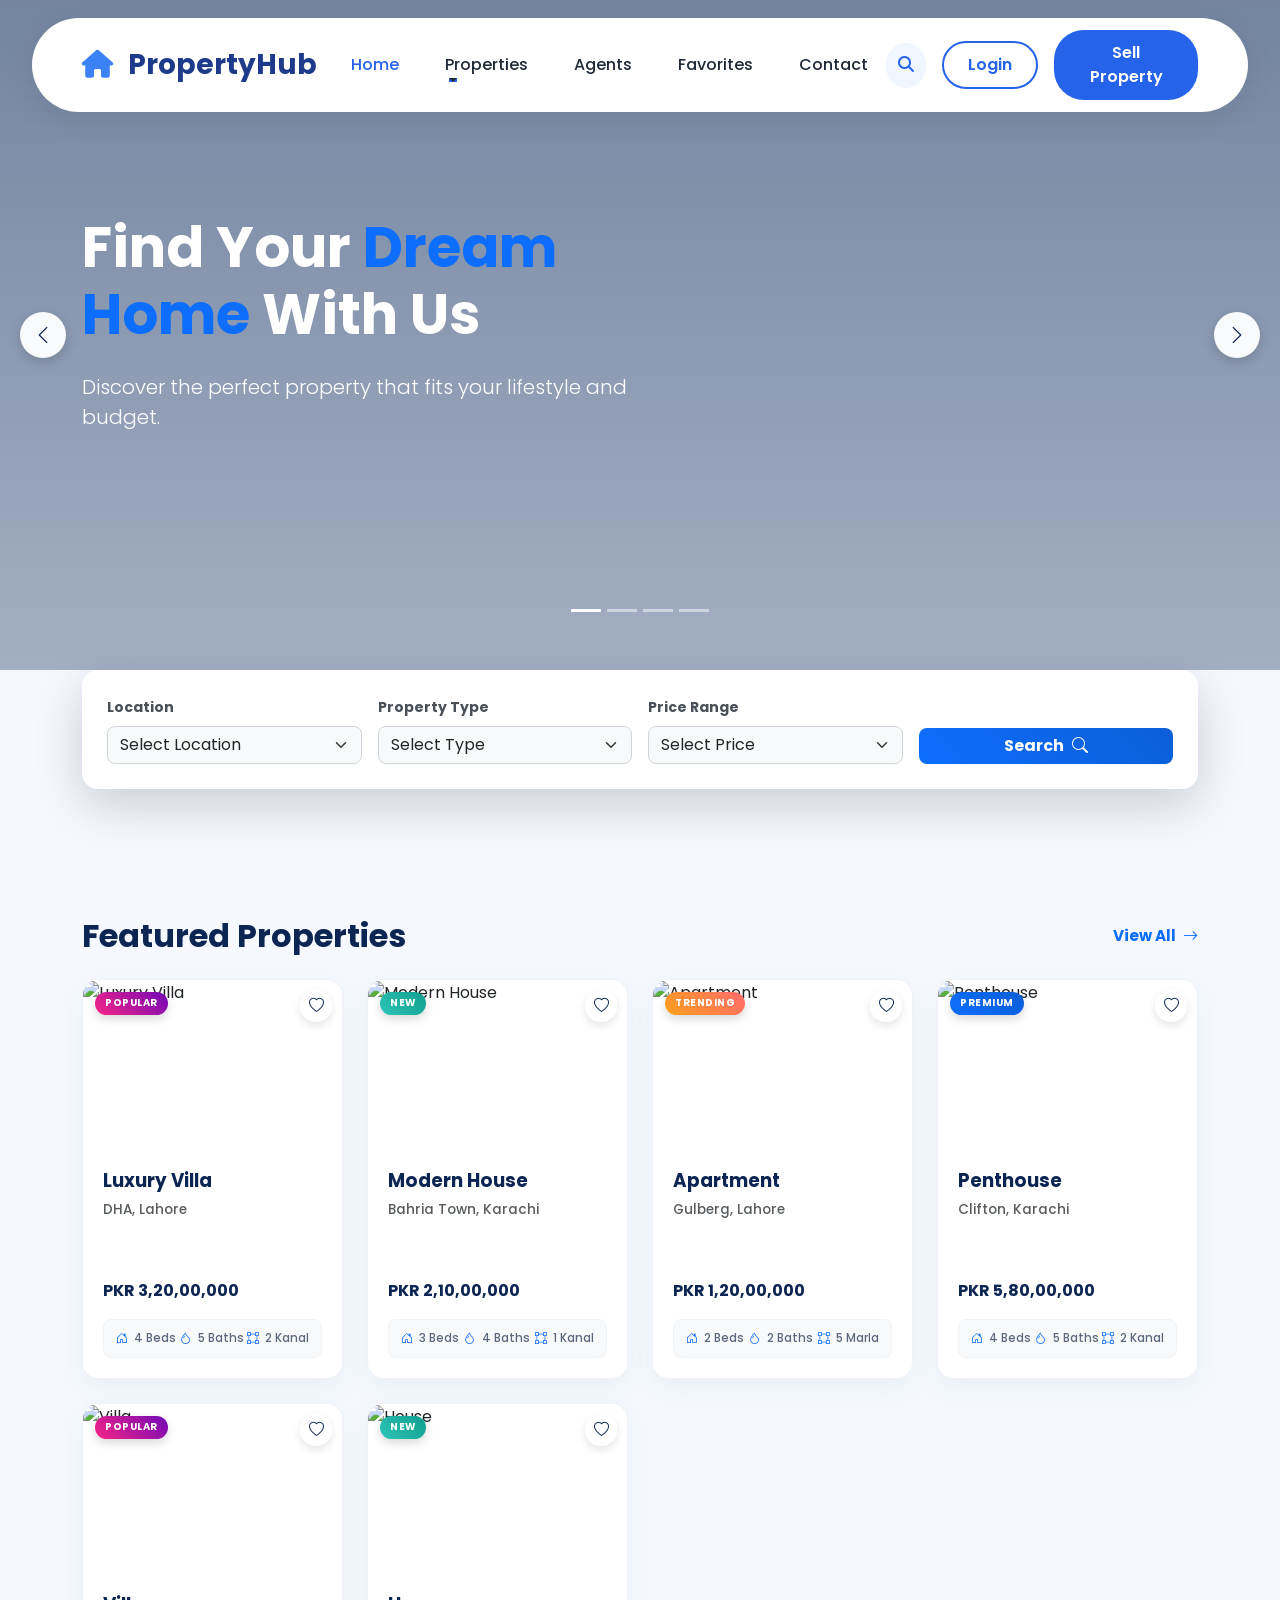
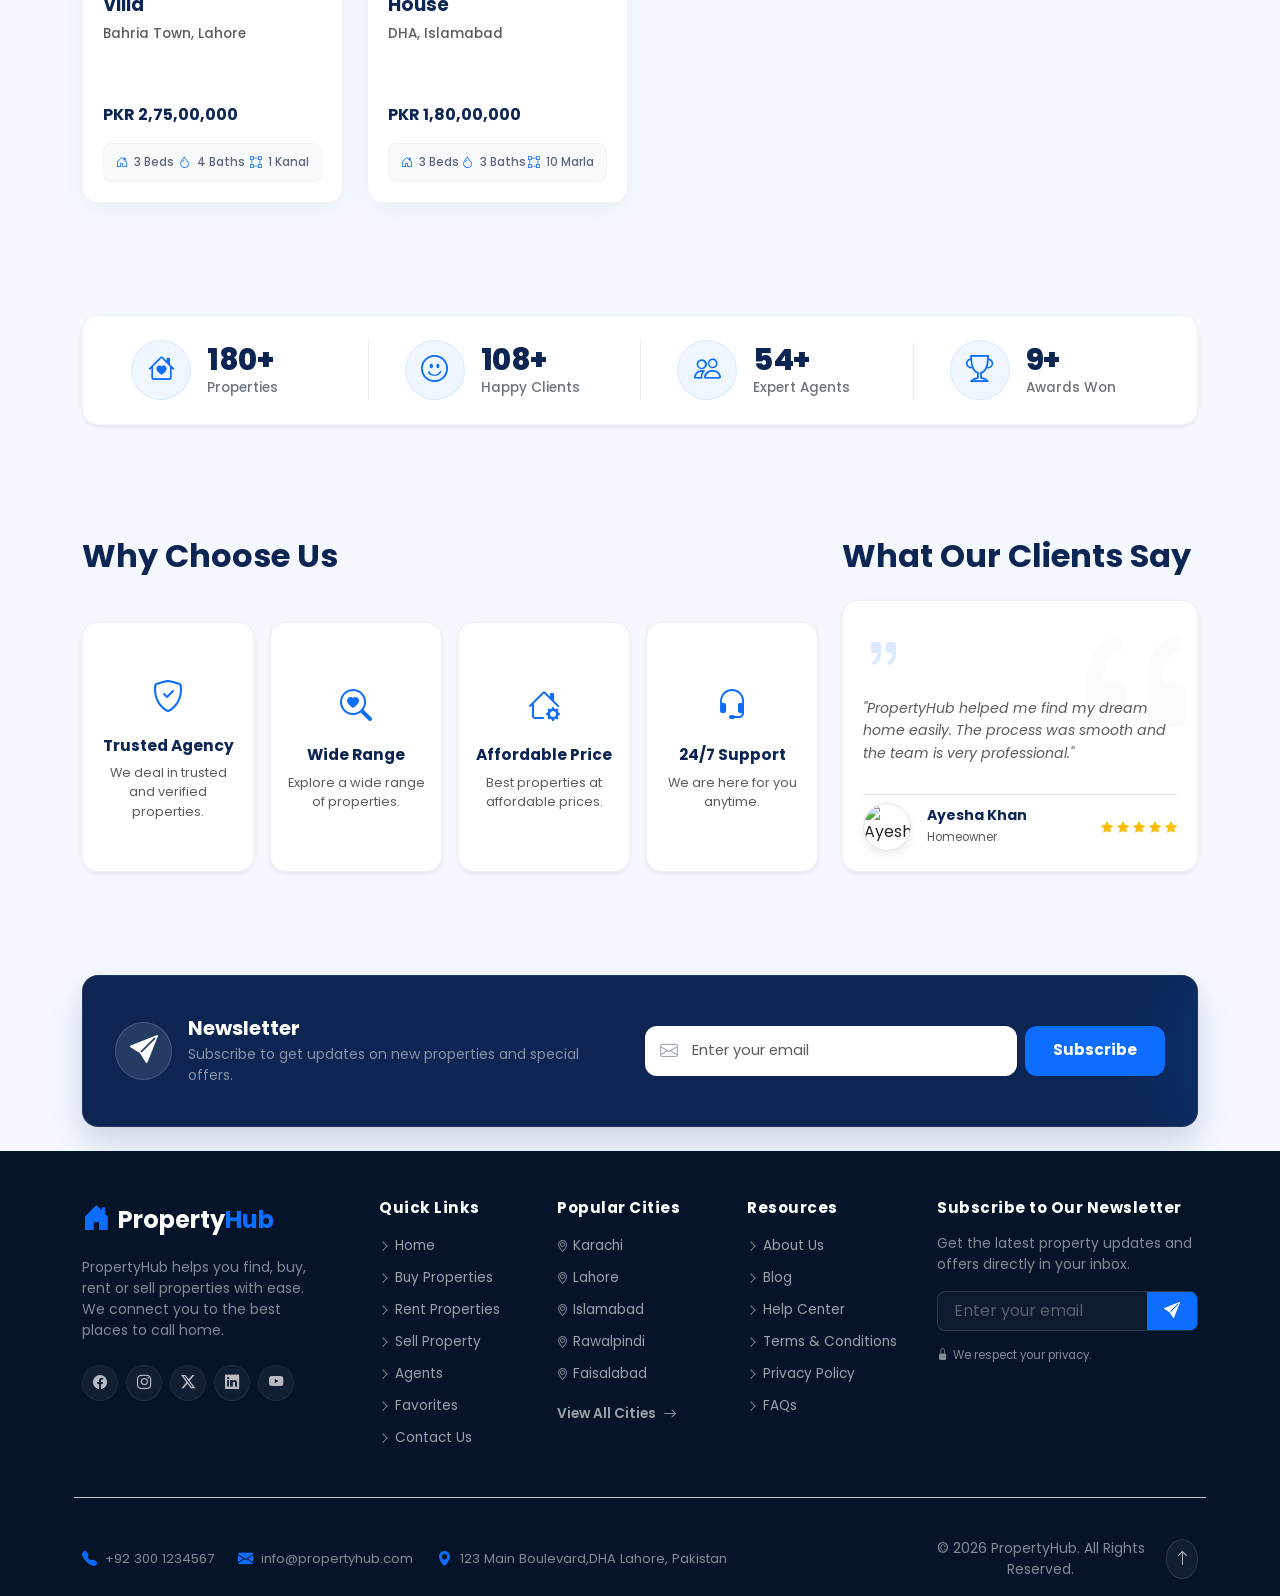
==== commit f78c0814: "updated code" ====
--- a/index.html
+++ b/index.html
@@ -100,14 +100,14 @@
 
    <!-- Favorites -->
    <li class="nav-item">
-   <a class="nav-link" href="#">
+   <a class="nav-link" href="./favorites.html">
     Favorites
     </a>
     </li>
 
     <!-- Contact -->
     <li class="nav-item">
-    <a class="nav-link" href="#">
+    <a class="nav-link" href="./contact.html">
     Contact
     </a>
     </li>
@@ -122,7 +122,7 @@
     </button>
 
     <!-- Login -->
-    <a href="#" class="btn login-btn">
+    <a href="login.html" class="btn login-btn">
     Login</a>
 
      <!-- Sell Property -->
@@ -679,13 +679,13 @@
       <div class="col-lg-2 col-md-6 col-6 ps-lg-4">
         <h5 class="footer-heading fw-bold text-white mb-3">Quick Links</h5>
         <ul class="list-unstyled footer-links d-flex flex-column gap-2">
-          <li><a href="#"><i class="bi bi-chevron-right small me-1"></i>Home</a></li>
+          <li><a href="./index.html"><i class="bi bi-chevron-right small me-1"></i>Home</a></li>
           <li><a href="#"><i class="bi bi-chevron-right small me-1"></i>Buy Properties</a></li>
           <li><a href="#"><i class="bi bi-chevron-right small me-1"></i>Rent Properties</a></li>
           <li><a href="#"><i class="bi bi-chevron-right small me-1"></i>Sell Property</a></li>
           <li><a href="#"><i class="bi bi-chevron-right small me-1"></i>Agents</a></li>
-          <li><a href="#"><i class="bi bi-chevron-right small me-1"></i>Favorites</a></li>
-          <li><a href="#"><i class="bi bi-chevron-right small me-1"></i>Contact Us</a></li>
+          <li><a href="./favorites.html"><i class="bi bi-chevron-right small me-1"></i>Favorites</a></li>
+          <li><a href="./contact.html"><i class="bi bi-chevron-right small me-1"></i>Contact Us</a></li>
         </ul>
       </div>
 
@@ -738,7 +738,7 @@
           <!-- Number Counted Specially -->
           <div class="d-flex align-items-center gap-2 footer-meta-item">
             <i class="bi bi-telephone-fill text-primary"></i>
-            <span>+92 123 4567891011</span>
+            <span>+92 300 1234567</span>
           </div>
           <div class="d-flex align-items-center gap-2 footer-meta-item">
             <i class="bi bi-envelope-fill text-primary"></i>
@@ -747,7 +747,7 @@
           <!-- Karachi Random Address Specified -->
           <div class="d-flex align-items-center gap-2 footer-meta-item">
             <i class="bi bi-geo-alt-fill text-primary"></i>
-            <span>123, Main Shahrah-e-Faisal, Karachi, Pakistan</span>
+            <span>123 Main Boulevard,DHA Lahore, Pakistan</span>
           </div>
         </div>
       </div>
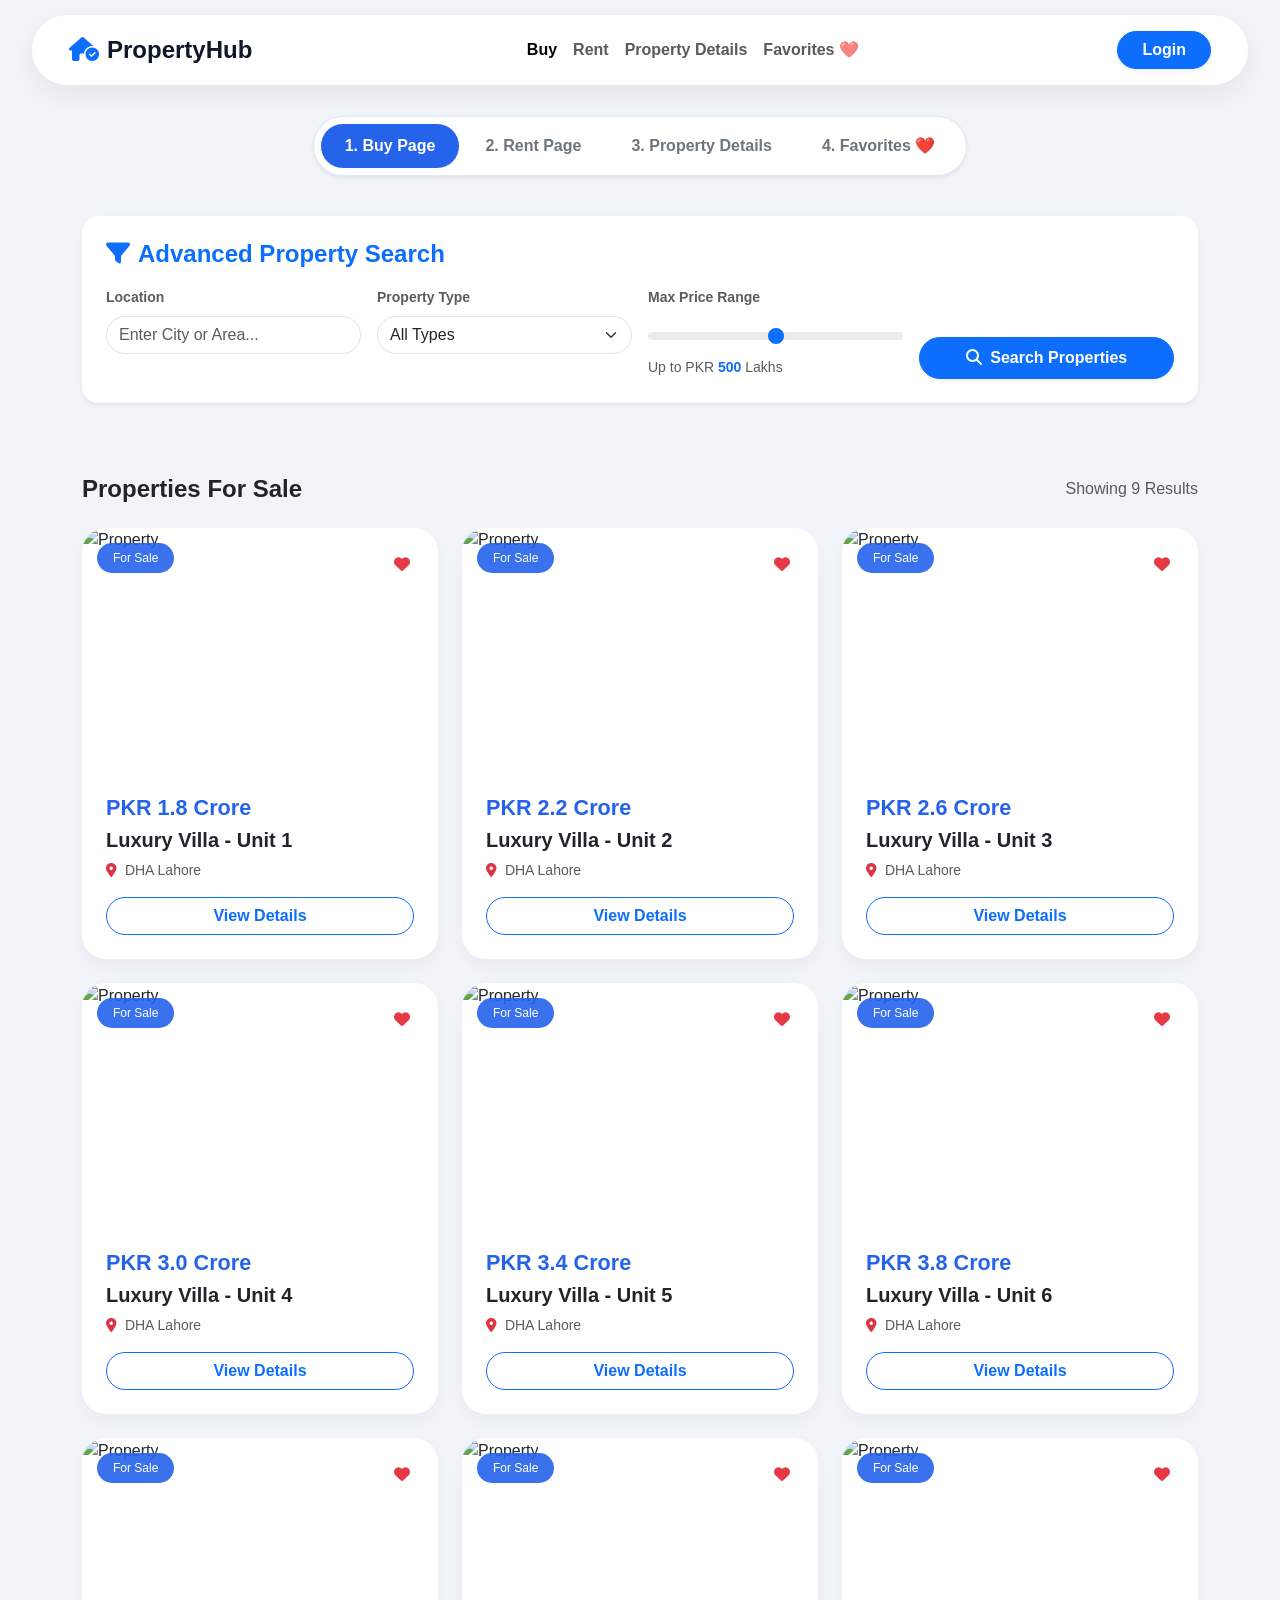
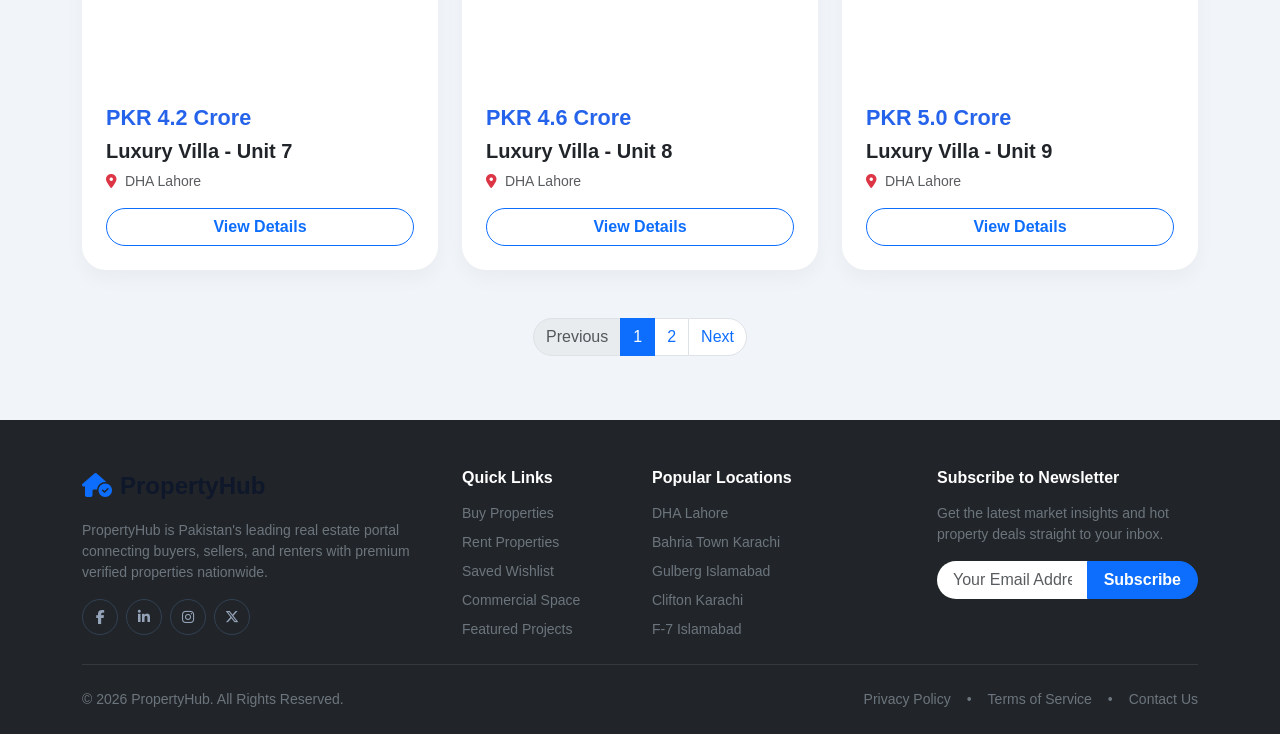
==== commit 102c2eef: "PropertyHub complete work" ====
--- a/index.html
+++ b/index.html
@@ -1,776 +1,173 @@
 <!DOCTYPE html>
 <html lang="en">
 <head>
-    <meta charset="UTF-8">
-    <meta name="viewport" content="width=device-width, initial-scale=1.0">
-        
-    <title>PROPERTY HUB</title>
-
-    <!-- Bootstrap link -->
-     <link href="https://cdn.jsdelivr.net/npm/bootstrap@5.3.8/dist/css/bootstrap.min.css" rel="stylesheet">
-    
-    <!-- Bootstrap Icons CDN (Yeh hai icons ka actual link) -->
-     <link rel="stylesheet" href="https://cdn.jsdelivr.net/npm/bootstrap-icons@1.11.3/font/bootstrap-icons.min.css">
-
-    <!-- Font Awesome -->
-     <link rel="stylesheet" href="https://cdnjs.cloudflare.com/ajax/libs/font-awesome/6.7.2/css/all.min.css">
-     
-    <!-- Css link--> 
-     <link rel="stylesheet" href="./css/home.css">
-
+  <meta charset="UTF-8">
+  <meta name="viewport" content="width=device-width, initial-scale=1.0">
+  <title>Buy Properties - PropertyHub</title>
+  
+  <link href="https://cdn.jsdelivr.net/npm/bootstrap@5.3.3/dist/css/bootstrap.min.css" rel="stylesheet">
+  <link rel="stylesheet" href="https://cdnjs.cloudflare.com/ajax/libs/font-awesome/6.5.1/css/all.min.css">
+  <link rel="stylesheet" href="style.css">
 </head>
 <body>
 
- <!-- Header Start -->
-    <header>
+  <!-- Navbar -->
+  <nav class="navbar navbar-expand-lg custom-navbar sticky-top">
+    <div class="container-fluid">
+      <a class="navbar-brand logo" href="index.html">
+        <i class="fa-solid fa-house-circle-check text-primary me-2"></i>PropertyHub
+      </a>
+      <button class="navbar-toggler border-0" type="button" data-bs-toggle="collapse" data-bs-target="#navbarNav">
+        <i class="fa-solid fa-bars"></i>
+      </button>
+      <div class="collapse navbar-collapse" id="navbarNav">
+        <ul class="navbar-nav mx-auto">
+          <li class="nav-item"><a class="nav-link fw-semibold active" href="index.html">Buy</a></li>
+          <li class="nav-item"><a class="nav-link fw-semibold" href="rent.html">Rent</a></li>
+          <li class="nav-item"><a class="nav-link fw-semibold" href="property-detail.html">Property Details</a></li>
+          <li class="nav-item"><a class="nav-link fw-semibold" href="favourite.html">Favorites ❤️</a></li>
+        </ul>
+        <button class="btn btn-primary rounded-pill px-4 shadow-sm fw-semibold">Login</button>
+      </div>
+    </div>
+  </nav>
 
-    <!-- Navbar Start -->
+  <!-- Top Switcher Bar -->
+  <div class="container my-3 text-center">
+    <div class="tab-switcher-container shadow-sm">
+      <a href="index.html" class="btn page-tab-btn active">1. Buy Page</a>
+      <a href="rent.html" class="btn page-tab-btn text-secondary">2. Rent Page</a>
+      <a href="property-detail.html" class="btn page-tab-btn text-secondary">3. Property Details</a>
+      <a href="favourite.html" class="btn page-tab-btn text-secondary">4. Favorites ❤️</a>
+    </div>
+  </div>
 
-    <nav class="navbar navbar-expand-lg custom-navbar fixed-top">
-
-    <div class="container">
-
-    <!-- ========== Logo ========== -->
-
-    <a class="navbar-brand logo" href="#">
-    <i class="fa-solid fa-house"></i>
-     PropertyHub</a>
-
-    <!-- Mobile Toggle Button  -->
-
-    <button class="navbar-toggler border-0 shadow-none"
-    type="button"
-    data-bs-toggle="collapse"
-    data-bs-target="#navbarMenu">
-    <i class="fa-solid fa-bars"></i></button>
-
-    <!--  Navbar Menu -->
-
-    <div class="collapse navbar-collapse" id="navbarMenu">
-
-    <!-- Left Side Menu -->
-
-    <ul class="navbar-nav mx-auto">
-
-    <!-- Home -->
-
-     <li class="nav-item"><a class="nav-link active" href="#">Home</a> </li>
-
-    <!-- Properties Dropdown -->
-
-    <li class="nav-item dropdown">
-
-    <a class="nav-link dropdown-toggle"
-    href="#"
-    role="button"
-    data-bs-toggle="dropdown">Properties</a>
-    <ul class="dropdown-menu custom-dropdown">
-    <li>
-    <a class="dropdown-item" href="#">
-    <i class="fa-solid fa-building"></i>
-    Buy Properties</a>
-    </li>
-
-    <li>
-    <a class="dropdown-item" href="#">
-    <i class="fa-solid fa-key"></i>
-    Rent Properties
-    </a>
-    </li>
-    <li>
-    <a class="dropdown-item" href="#">
-    <i class="fa-solid fa-tag"></i>
-    Sell Property
-    </a>
-    </li>
-
-    <li>
-    <a class="dropdown-item" href="#">
-    <i class="fa-solid fa-city"></i>
-    New Projects
-    </a>
-    </li>
-    </ul>
-    </li>
-
-    <!-- Agents -->
-    <li class="nav-item">
-    <a class="nav-link" href="#">Agents</a>
-    </li>
-
-   <!-- Favorites -->
-   <li class="nav-item">
-   <a class="nav-link" href="./favorites.html">
-    Favorites
-    </a>
-    </li>
-
-    <!-- Contact -->
-    <li class="nav-item">
-    <a class="nav-link" href="./contact.html">
-    Contact
-    </a>
-    </li>
-    </ul>
-
-    <!-- Right Side -->
-    <div class="d-flex align-items-center gap-3">
-
-    <!-- Search -->
-    <button class="icon-btn">
-    <i class="fa-solid fa-magnifying-glass"></i>
-    </button>
-
-    <!-- Login -->
-    <a href="login.html" class="btn login-btn">
-    Login</a>
-
-     <!-- Sell Property -->
-     <a href="#" class="btn sell-btn">
-     Sell Property</a>
-
-    </div>
-
-    </div>
-
-    </div>
-
-    </nav>
-
-     <!-- Navbar End -->
-
-    </header>
-
- <!-- Header End -->
-
- <!-- HERO SLIDER & SEARCH FILTER SECTION -->
-<section class="hero-section position-relative">
-  <div id="heroCarousel" class="carousel slide vertical" data-bs-ride="carousel" data-bs-interval="2000">
-    <!-- Slide Indicators/Dots (Total 4 dots now) -->
-    <div class="carousel-indicators mb-5">
-      <button type="button" data-bs-target="#heroCarousel" data-bs-slide-to="0" class="active" aria-current="true"></button>
-      <button type="button" data-bs-target="#heroCarousel" data-bs-slide-to="1"></button>
-      <button type="button" data-bs-target="#heroCarousel" data-bs-slide-to="2"></button>
-      <button type="button" data-bs-target="#heroCarousel" data-bs-slide-to="3"></button>
-    </div>
-    
-    <!-- Slider Images & Text (Total 4 Slides) -->
-    <div class="carousel-inner">
-      <!-- Slide 1 -->
-      <div class="carousel-item active" style="background-image: linear-gradient(rgba(10, 37, 83, 0.55), rgba(10, 37, 83, 0.35)), url('https://images.unsplash.com/photo-1600585154340-be6161a56a0c?auto=format&fit=crop&w=1600&q=80');">
-        <div class="container h-100 d-flex align-items-center">
-          <div class="hero-text text-white col-lg-6 col-md-8">
-            <h1 class="display-4 fw-bold">Find Your <span class="text-primary-custom">Dream Home</span> With Us</h1>
-            <p class="lead my-4">Discover the perfect property that fits your lifestyle and budget.</p>
-          </div>
+  <!-- Search Filter -->
+  <div class="container my-4">
+    <div class="card p-4 shadow-sm border-0 rounded-4 bg-white">
+      <h4 class="mb-3 text-primary fw-bold"><i class="fa-solid fa-filter me-2"></i>Advanced Property Search</h4>
+      <div class="row g-3">
+        <div class="col-md-3">
+          <label class="form-label small fw-semibold text-muted">Location</label>
+          <input type="text" class="form-control rounded-pill fs-6" placeholder="Enter City or Area...">
         </div>
-      </div>
-      <!-- Slide 2 -->
-      <div class="carousel-item" style="background-image: linear-gradient(rgba(10, 37, 83, 0.55), rgba(10, 37, 83, 0.35)), url('https://images.unsplash.com/photo-1600607687939-ce8a6c25118c?auto=format&fit=crop&w=1600&q=80');">
-        <div class="container h-100 d-flex align-items-center">
-          <div class="hero-text text-white col-lg-6 col-md-8">
-            <h1 class="display-4 fw-bold">Explore Premium <span class="text-primary-custom">Villas</span> Easily</h1>
-            <p class="lead my-4">Expertly curated luxury spaces in prime locations just for you.</p>
-          </div>
+        <div class="col-md-3">
+          <label class="form-label small fw-semibold text-muted">Property Type</label>
+          <select class="form-select rounded-pill fs-6">
+            <option selected>All Types</option>
+            <option>House</option>
+            <option>Apartment</option>
+            <option>Villa</option>
+            <option>Plot</option>
+          </select>
         </div>
-      </div>
-      <!-- Slide 3 (New - Luxury Penthouse) -->
-      <div class="carousel-item" style="background-image: linear-gradient(rgba(10, 37, 83, 0.55), rgba(10, 37, 83, 0.35)), url('https://images.unsplash.com/photo-1512917774080-9991f1c4c750?auto=format&fit=crop&w=1600&q=80');">
-        <div class="container h-100 d-flex align-items-center">
-          <div class="hero-text text-white col-lg-6 col-md-8">
-            <h1 class="display-4 fw-bold">Modern Luxury <span class="text-primary-custom">Penthouses</span></h1>
-            <p class="lead my-4">Live above the clouds with stunning city views and world-class amenities.</p>
-          </div>
+        <div class="col-md-3">
+          <label class="form-label small fw-semibold text-muted">Max Price Range</label>
+          <input type="range" class="form-range mt-2" min="50" max="1000" id="priceRange" oninput="document.getElementById('priceVal').innerText = this.value">
+          <small class="text-muted">Up to PKR <span id="priceVal" class="fw-bold text-primary">500</span> Lakhs</small>
         </div>
-      </div>
-      <!-- Slide 4 (New - Family Apartments) -->
-      <div class="carousel-item" style="background-image: linear-gradient(rgba(10, 37, 83, 0.55), rgba(10, 37, 83, 0.35)), url('https://encrypted-tbn0.gstatic.com/images?q=tbn:ANd9GcTNSj20llQC-nDHok7OFpHzzRwQlQY1zLrQ1JsgTwn0uX2f9dm82CsuU93E&s=10');">
-        <div class="container h-100 d-flex align-items-center">
-          <div class="hero-text text-white col-lg-6 col-md-8">
-            <h1 class="display-4 fw-bold">Affordable <span class="text-primary-custom">Family Apartments</span></h1>
-            <p class="lead my-4">Beautiful and cozy spaces designed perfect for modern family living.</p>
-          </div>
+        <div class="col-md-3 d-flex align-items-end">
+          <button class="btn btn-primary w-100 rounded-pill py-2 fw-semibold shadow-sm"><i class="fa-solid fa-magnifying-glass me-1"></i> Search Properties</button>
         </div>
       </div>
     </div>
-     
-    <!-- Left & Right Arrow Buttons -->
-    <button class="carousel-control-prev custom-control-btn" type="button" data-bs-target="#heroCarousel" data-bs-slide="prev">
-      <span class="carousel-control-custom-icon" aria-hidden="true">
-        <i class="bi bi-chevron-left"></i>
-      </span>
-    </button>
-    <button class="carousel-control-next custom-control-btn" type="button" data-bs-target="#heroCarousel" data-bs-slide="next">
-      <span class="carousel-control-custom-icon" aria-hidden="true">
-        <i class="bi bi-chevron-right"></i>
-      </span>
-    </button>
   </div>
 
-  <!-- OVERLAPPING SEARCH BAR -->
-  <!-- OVERLAPPING SEARCH BAR -->
-<div class="search-bar-container container">
-  <div class="search-bar p-4 bg-white rounded-4 shadow-lg border">
-    <form class="row g-3 align-items-end search-filter-form">
-      <!-- Location Dropdown -->
-      <div class="col-md-3 col-sm-6 filter-group">
-        <label class="form-label fw-bold small filter-label">Location</label>
-        <select class="form-select border-light-subtle py-2.5 filter-select">
-          <option selected>Select Location</option>
-          <option>DHA, Lahore</option>
-          <option>Bahria Town, Karachi</option>
-          <option>Gulberg, Lahore</option>
-          <option>DHA, Islamabad</option>
-        </select>
-      </div>
-      <!-- Property Type Dropdown -->
-      <div class="col-md-3 col-sm-6 filter-group">
-        <label class="form-label fw-bold small filter-label">Property Type</label>
-        <select class="form-select border-light-subtle py-2.5 filter-select">
-          <option selected>Select Type</option>
-          <option>Luxury Villa</option>
-          <option>Modern House</option>
-          <option>Apartment</option>
-          <option>Penthouse</option>
-        </select>
-      </div>
-      <!-- Price Range Dropdown -->
-      <div class="col-md-3 col-sm-6 filter-group">
-        <label class="form-label fw-bold small filter-label">Price Range</label>
-        <select class="form-select border-light-subtle py-2.5 filter-select">
-          <option selected>Select Price</option>
-          <option>PKR 1,00,00,000 - 2,00,00,000</option>
-          <option>PKR 2,00,00,000 - 4,00,00,000</option>
-          <option>PKR 4,00,00,000+</option>
-        </select>
-      </div>
-      <!-- Search Button -->
-      <div class="col-md-3 col-sm-6">
-        <button type="submit" class="btn btn-primary w-100 py-2.5 fw-bold btn-search-animated">
-          <span>Search</span> <i class="bi bi-search ms-2"></i>
-        </button>
-      </div>
-    </form>
+  <!-- Listings -->
+  <div class="container my-5">
+    <div class="d-flex justify-content-between align-items-center mb-4">
+      <h4 class="fw-bold text-dark mb-0">Properties For Sale</h4>
+      <span class="text-muted">Showing 9 Results</span>
+    </div>
+    
+    <div class="row g-4" id="buyGrid"></div>
+    
+    <nav class="mt-5">
+      <ul class="pagination justify-content-center">
+        <li class="page-item disabled"><a class="page-link rounded-start-pill" href="#">Previous</a></li>
+        <li class="page-item active"><a class="page-link" href="#">1</a></li>
+        <li class="page-item"><a class="page-link" href="#">2</a></li>
+        <li class="page-item"><a class="page-link rounded-end-pill" href="#">Next</a></li>
+      </ul>
+    </nav>
   </div>
-</div>
-</section>
 
-<!-- FEATURED PROPERTIES SECTION -->
-<section class="featured-properties py-5">
-  <div class="container">
-    
-    <!-- Header Row (Title & View All Link) -->
-    <div class="d-flex justify-content-between align-items-center mb-4 header-container">
-      <h2 class="section-title fw-bold text-dark-blue mb-0">Featured Properties</h2>
-      <a href="#" class="view-all-btn fw-bold text-decoration-none">
-        View All <i class="bi bi-arrow-right ms-1"></i>
-      </a>
-    </div>
-
-    <!-- 6 Columns Responsive Grid -->
-    <div class="row g-4 row-cols-1 row-cols-sm-2 row-cols-md-3 row-cols-lg-4 properties-grid">
-      
-      <!-- Card 1 (Luxury Villa) -->
-      <div class="col">
-        <div class="property-card h-100 bg-white shadow-sm rounded-4 overflow-hidden border">
-          <div class="img-container position-relative">
-            <img src="https://images.unsplash.com/photo-1600585154340-be6161a56a0c?auto=format&fit=crop&w=400&q=80" class="img-fluid property-img" alt="Luxury Villa">
-            <span class="property-badge badge-popular">Popular</span>
-            <button class="wishlist-btn"><i class="bi bi-heart"></i></button>
-          </div>
-          <div class="card-body p-3">
-            <h5 class="property-title fw-bold mb-1">Luxury Villa</h5>
-            <p class="property-location text-muted small mb-2">DHA, Lahore</p>
-            <p class="property-price fw-bold text-dark-blue mb-3">PKR 3,20,00,000</p>
-            <div class="property-meta d-flex justify-content-between text-muted x-small">
-              <span><i class="bi bi-house-door me-1"></i>4 Beds</span>
-              <span><i class="bi bi-droplet me-1"></i>5 Baths</span>
-              <span><i class="bi bi-bounding-box me-1"></i>2 Kanal</span>
-            </div>
-          </div>
-        </div>
-      </div>
-
-      <!-- Card 2 (Modern House) -->
-      <div class="col">
-        <div class="property-card h-100 bg-white shadow-sm rounded-4 overflow-hidden border">
-          <div class="img-container position-relative">
-            <img src="https://images.unsplash.com/photo-1600607687939-ce8a6c25118c?auto=format&fit=crop&w=400&q=80" class="img-fluid property-img" alt="Modern House">
-            <span class="property-badge badge-new">New</span>
-            <button class="wishlist-btn"><i class="bi bi-heart"></i></button>
-          </div>
-          <div class="card-body p-3">
-            <h5 class="property-title fw-bold mb-1">Modern House</h5>
-            <p class="property-location text-muted small mb-2">Bahria Town, Karachi</p>
-            <p class="property-price fw-bold text-dark-blue mb-3">PKR 2,10,00,000</p>
-            <div class="property-meta d-flex justify-content-between text-muted x-small">
-              <span><i class="bi bi-house-door me-1"></i>3 Beds</span>
-              <span><i class="bi bi-droplet me-1"></i>4 Baths</span>
-              <span><i class="bi bi-bounding-box me-1"></i>1 Kanal</span>
-            </div>
-          </div>
-        </div>
-      </div>
-
-      <!-- Card 3 (Apartment) -->
-      <div class="col">
-        <div class="property-card h-100 bg-white shadow-sm rounded-4 overflow-hidden border">
-          <div class="img-container position-relative">
-            <img src="https://images.unsplash.com/photo-1512917774080-9991f1c4c750?auto=format&fit=crop&w=400&q=80" class="img-fluid property-img" alt="Apartment">
-            <span class="property-badge badge-trending">Trending</span>
-            <button class="wishlist-btn"><i class="bi bi-heart"></i></button>
-          </div>
-          <div class="card-body p-3">
-            <h5 class="property-title fw-bold mb-1">Apartment</h5>
-            <p class="property-location text-muted small mb-2">Gulberg, Lahore</p>
-            <p class="property-price fw-bold text-dark-blue mb-3">PKR 1,20,00,000</p>
-            <div class="property-meta d-flex justify-content-between text-muted x-small">
-              <span><i class="bi bi-house-door me-1"></i>2 Beds</span>
-              <span><i class="bi bi-droplet me-1"></i>2 Baths</span>
-              <span><i class="bi bi-bounding-box me-1"></i>5 Marla</span>
-            </div>
-          </div>
-        </div>
-      </div>
-
-      <!-- Card 4 (Penthouse) -->
-      <div class="col">
-        <div class="property-card h-100 bg-white shadow-sm rounded-4 overflow-hidden border">
-          <div class="img-container position-relative">
-            <img src="https://images.unsplash.com/photo-1600566753376-12c8ab7fb75b?auto=format&fit=crop&w=400&q=80" class="img-fluid property-img" alt="Penthouse">
-            <span class="property-badge badge-luxury">Premium</span>
-            <button class="wishlist-btn"><i class="bi bi-heart"></i></button>
-          </div>
-          <div class="card-body p-3">
-            <h5 class="property-title fw-bold mb-1">Penthouse</h5>
-            <p class="property-location text-muted small mb-2">Clifton, Karachi</p>
-            <p class="property-price fw-bold text-dark-blue mb-3">PKR 5,80,00,000</p>
-            <div class="property-meta d-flex justify-content-between text-muted x-small">
-              <span><i class="bi bi-house-door me-1"></i>4 Beds</span>
-              <span><i class="bi bi-droplet me-1"></i>5 Baths</span>
-              <span><i class="bi bi-bounding-box me-1"></i>2 Kanal</span>
-            </div>
-          </div>
-        </div>
-      </div>
-
-      <!-- Card 5 (Villa) -->
-      <div class="col">
-        <div class="property-card h-100 bg-white shadow-sm rounded-4 overflow-hidden border">
-          <div class="img-container position-relative">
-            <img src="https://images.unsplash.com/photo-1600585154526-990dced4db0d?auto=format&fit=crop&w=400&q=80" class="img-fluid property-img" alt="Villa">
-            <span class="property-badge badge-popular">Popular</span>
-            <button class="wishlist-btn"><i class="bi bi-heart"></i></button>
-          </div>
-          <div class="card-body p-3">
-            <h5 class="property-title fw-bold mb-1">Villa</h5>
-            <p class="property-location text-muted small mb-2">Bahria Town, Lahore</p>
-            <p class="property-price fw-bold text-dark-blue mb-3">PKR 2,75,00,000</p>
-            <div class="property-meta d-flex justify-content-between text-muted x-small">
-              <span><i class="bi bi-house-door me-1"></i>3 Beds</span>
-              <span><i class="bi bi-droplet me-1"></i>4 Baths</span>
-              <span><i class="bi bi-bounding-box me-1"></i>1 Kanal</span>
-            </div>
-          </div>
-        </div>
-      </div>
-
-      <!-- Card 6 (House) -->
-      <div class="col">
-        <div class="property-card h-100 bg-white shadow-sm rounded-4 overflow-hidden border">
-          <div class="img-container position-relative">
-            <img src="https://images.unsplash.com/photo-1600596542815-ffad4c1539a9?auto=format&fit=crop&w=400&q=80" class="img-fluid property-img" alt="House">
-            <span class="property-badge badge-new">New</span>
-            <button class="wishlist-btn"><i class="bi bi-heart"></i></button>
-          </div>
-          <div class="card-body p-3">
-            <h5 class="property-title fw-bold mb-1">House</h5>
-            <p class="property-location text-muted small mb-2">DHA, Islamabad</p>
-            <p class="property-price fw-bold text-dark-blue mb-3">PKR 1,80,00,000</p>
-            <div class="property-meta d-flex justify-content-between text-muted x-small">
-              <span><i class="bi bi-house-door me-1"></i>3 Beds</span>
-              <span><i class="bi bi-droplet me-1"></i>3 Baths</span>
-              <span><i class="bi bi-bounding-box me-1"></i>10 Marla</span>
-            </div>
-          </div>
-        </div>
-      </div>
-
-      <!-- Card 7 (Smart Townhouse) -->
-<div class="col">
-  <div class="property-card h-100 bg-white shadow-sm rounded-4 overflow-hidden border">
-    <div class="img-container position-relative">
-      <img src="https://images.unsplash.com/photo-1600210492486-724fe5c67fb0?auto=format&fit=crop&w=400&q=80" class="img-fluid property-img" alt="Smart Townhouse">
-      <span class="property-badge badge-luxury">Premium</span>
-      <button class="wishlist-btn"><i class="bi bi-heart"></i></button>
-    </div>
-    <div class="card-body p-3">
-      <h5 class="property-title fw-bold mb-1">Smart Townhouse</h5>
-      <p class="property-location text-muted small mb-2">DHA, Lahore</p>
-      <p class="property-price fw-bold text-dark-blue mb-3">PKR 3,50,00,000</p>
-      <div class="property-meta d-flex justify-content-between text-muted x-small">
-        <span><i class="bi bi-house-door me-1"></i>4 Beds</span>
-        <span><i class="bi bi-droplet me-1"></i>4 Baths</span>
-        <span><i class="bi bi-bounding-box me-1"></i>10 Marla</span>
-      </div>
-    </div>
-  </div>
-</div>
-
-<!-- Card 8 (Studio Apartment) -->
-<div class="col">
-  <div class="property-card h-100 bg-white shadow-sm rounded-4 overflow-hidden border">
-    <div class="img-container position-relative">
-      <img src="https://images.unsplash.com/photo-1502672260266-1c1ef2d93688?auto=format&fit=crop&w=400&q=80" class="img-fluid property-img" alt="Studio Apartment">
-      <span class="property-badge badge-trending">Trending</span>
-      <button class="wishlist-btn"><i class="bi bi-heart"></i></button>
-    </div>
-    <div class="card-body p-3">
-      <h5 class="property-title fw-bold mb-1">Studio Apartment</h5>
-      <p class="property-location text-muted small mb-2">Clifton, Karachi</p>
-      <p class="property-price fw-bold text-dark-blue mb-3">PKR 95,00,000</p>
-      <div class="property-meta d-flex justify-content-between text-muted x-small">
-        <span><i class="bi bi-house-door me-1"></i>1 Bed</span>
-        <span><i class="bi bi-droplet me-1"></i>1 Bath</span>
-        <span><i class="bi bi-bounding-box me-1"></i>4 Marla</span>
-      </div>
-    </div>
-  </div>
-</div>
-
-    </div>
-  </div>
-</section>
-
-
-<!-- STATS COUNTER SECTION -->
-<section class="stats-section py-4">
-  <div class="container">
-    <!-- Main Floating Stats Wrapper -->
-    <div class="stats-card-wrapper bg-white rounded-4 shadow-sm border p-4">
-      <div class="row align-items-center justify-content-between g-4">
+  <!-- Footer -->
+  <footer class="pt-5 pb-4 bg-dark text-light mt-auto">
+    <div class="container">
+      <div class="row g-4 mb-4">
         
-        <!-- Stat Item 1 -->
-        <div class="col-6 col-md-3 stat-item">
-          <div class="d-flex align-items-center justify-content-center justify-content-md-start gap-3 ps-lg-4">
-            <div class="stat-icon-box">
-              <i class="bi bi-house-heart"></i>
-            </div>
-            <div class="stat-content">
-              <h3 class="stat-number fw-extrabold mb-0" data-target="500">0</h3>
-              <p class="stat-label text-muted mb-0">Properties</p>
-            </div>
+        <!-- Column 1: About & Social -->
+        <div class="col-lg-4 col-md-6">
+          <a class="logo text-white d-block mb-3 text-decoration-none fw-bold fs-4" href="index.html">
+            <i class="fa-solid fa-house-circle-check text-primary me-2"></i>PropertyHub
+          </a>
+          <p class="small text-secondary mb-3">
+            PropertyHub is Pakistan's leading real estate portal connecting buyers, sellers, and renters with premium verified properties nationwide.
+          </p>
+          <div class="d-flex gap-2">
+            <a href="#" class="btn btn-outline-secondary rounded-circle btn-sm d-flex align-items-center justify-content-center" style="width: 36px; height: 36px;"><i class="fa-brands fa-facebook-f"></i></a>
+            <a href="#" class="btn btn-outline-secondary rounded-circle btn-sm d-flex align-items-center justify-content-center" style="width: 36px; height: 36px;"><i class="fa-brands fa-linkedin-in"></i></a>
+            <a href="#" class="btn btn-outline-secondary rounded-circle btn-sm d-flex align-items-center justify-content-center" style="width: 36px; height: 36px;"><i class="fa-brands fa-instagram"></i></a>
+            <a href="#" class="btn btn-outline-secondary rounded-circle btn-sm d-flex align-items-center justify-content-center" style="width: 36px; height: 36px;"><i class="fa-brands fa-x-twitter"></i></a>
           </div>
         </div>
 
-        <!-- Stat Item 2 -->
-        <div class="col-6 col-md-3 stat-item border-left-divider">
-          <div class="d-flex align-items-center justify-content-center justify-content-md-start gap-3 ps-lg-4">
-            <div class="stat-icon-box">
-              <i class="bi bi-emoji-smile"></i>
-            </div>
-            <div class="stat-content">
-              <h3 class="stat-number fw-extrabold mb-0" data-target="300">0</h3>
-              <p class="stat-label text-muted mb-0">Happy Clients</p>
-            </div>
-          </div>
+        <!-- Column 2: Quick Links -->
+        <div class="col-lg-2 col-md-6">
+          <h6 class="text-white fw-bold mb-3">Quick Links</h6>
+          <ul class="list-unstyled small d-flex flex-column gap-2 mb-0">
+            <li><a href="index.html" class="text-secondary text-decoration-none">Buy Properties</a></li>
+            <li><a href="rent.html" class="text-secondary text-decoration-none">Rent Properties</a></li>
+            <li><a href="favourite.html" class="text-secondary text-decoration-none">Saved Wishlist</a></li>
+            <li><a href="#" class="text-secondary text-decoration-none">Commercial Space</a></li>
+            <li><a href="#" class="text-secondary text-decoration-none">Featured Projects</a></li>
+          </ul>
         </div>
 
-        <!-- Stat Item 3 -->
-        <div class="col-6 col-md-3 stat-item border-left-divider">
-          <div class="d-flex align-items-center justify-content-center justify-content-md-start gap-3 ps-lg-4">
-            <div class="stat-icon-box">
-              <i class="bi bi-people"></i>
-            </div>
-            <div class="stat-content">
-              <h3 class="stat-number fw-extrabold mb-0" data-target="150">0</h3>
-              <p class="stat-label text-muted mb-0">Expert Agents</p>
-            </div>
-          </div>
+        <!-- Column 3: Popular Locations -->
+        <div class="col-lg-3 col-md-6">
+          <h6 class="text-white fw-bold mb-3">Popular Locations</h6>
+          <ul class="list-unstyled small d-flex flex-column gap-2 mb-0">
+            <li><a href="#" class="text-secondary text-decoration-none">DHA Lahore</a></li>
+            <li><a href="#" class="text-secondary text-decoration-none">Bahria Town Karachi</a></li>
+            <li><a href="#" class="text-secondary text-decoration-none">Gulberg Islamabad</a></li>
+            <li><a href="#" class="text-secondary text-decoration-none">Clifton Karachi</a></li>
+            <li><a href="#" class="text-secondary text-decoration-none">F-7 Islamabad</a></li>
+          </ul>
         </div>
 
-        <!-- Stat Item 4 -->
-        <div class="col-6 col-md-3 stat-item border-left-divider">
-          <div class="d-flex align-items-center justify-content-center justify-content-md-start gap-3 ps-lg-4">
-            <div class="stat-icon-box">
-              <i class="bi bi-trophy"></i>
+        <!-- Column 4: Newsletter -->
+        <div class="col-lg-3 col-md-6">
+          <h6 class="text-white fw-bold mb-3">Subscribe to Newsletter</h6>
+          <p class="small text-secondary mb-3">Get the latest market insights and hot property deals straight to your inbox.</p>
+          <form onsubmit="event.preventDefault();">
+            <div class="input-group mb-3">
+              <input type="email" class="form-control rounded-start-pill border-0 px-3 fs-6" placeholder="Your Email Address" required>
+              <button class="btn btn-primary rounded-end-pill px-3 fw-semibold" type="submit">Subscribe</button>
             </div>
-            <div class="stat-content">
-              <h3 class="stat-number fw-extrabold mb-0" data-target="25">0</h3>
-              <p class="stat-label text-muted mb-0">Awards Won</p>
-            </div>
-          </div>
+          </form>
         </div>
 
       </div>
-    </div>
-  </div>
-</section>
 
+      <hr class="border-secondary opacity-25 my-4">
 
-<!-- WHY CHOOSE US & TESTIMONIALS SECTION -->
-<section class="info-testimonials-section py-5">
-  <div class="container">
-    <div class="row g-4">
-      
-      <!-- LEFT SIDE: Why Choose Us (8 columns on large screens) -->
-      <div class="col-lg-8">
-        <h2 class="section-title fw-bold text-dark-blue mb-4">Why Choose Us</h2>
-        <div class="row g-3">
-          
-          <!-- Card 1: Trusted Agency -->
-          <div class="col-sm-6 col-md-3">
-            <div class="feature-card text-center bg-white p-4 rounded-4 border h-100 shadow-sm">
-              <div class="feature-icon mb-3">
-                <i class="bi bi-shield-check"></i>
-              </div>
-              <h5 class="feature-title fw-bold mb-2">Trusted Agency</h5>
-              <p class="feature-text text-muted mb-0">We deal in trusted and verified properties.</p>
-            </div>
-          </div>
-
-          <!-- Card 2: Wide Range -->
-          <div class="col-sm-6 col-md-3">
-            <div class="feature-card text-center bg-white p-4 rounded-4 border h-100 shadow-sm">
-              <div class="feature-icon mb-3">
-                <i class="bi bi-search-heart"></i>
-              </div>
-              <h5 class="feature-title fw-bold mb-2">Wide Range</h5>
-              <p class="feature-text text-muted mb-0">Explore a wide range of properties.</p>
-            </div>
-          </div>
-
-          <!-- Card 3: Affordable Price -->
-          <div class="col-sm-6 col-md-3">
-            <div class="feature-card text-center bg-white p-4 rounded-4 border h-100 shadow-sm">
-              <div class="feature-icon mb-3">
-                <i class="bi bi-house-gear"></i>
-              </div>
-              <h5 class="feature-title fw-bold mb-2">Affordable Price</h5>
-              <p class="feature-text text-muted mb-0">Best properties at affordable prices.</p>
-            </div>
-          </div>
-
-          <!-- Card 4: 24/7 Support -->
-          <div class="col-sm-6 col-md-3">
-            <div class="feature-card text-center bg-white p-4 rounded-4 border h-100 shadow-sm">
-              <div class="feature-icon mb-3">
-                <i class="bi bi-headset"></i>
-              </div>
-              <h5 class="feature-title fw-bold mb-2">24/7 Support</h5>
-              <p class="feature-text text-muted mb-0">We are here for you anytime.</p>
-            </div>
-          </div>
-
+      <!-- Bottom Bar -->
+      <div class="d-flex flex-column flex-md-row justify-content-between align-items-center small text-secondary gap-2">
+        <p class="mb-0">&copy; 2026 PropertyHub. All Rights Reserved.</p>
+        <div class="d-flex gap-3">
+          <a href="#" class="text-secondary text-decoration-none">Privacy Policy</a>
+          <span>•</span>
+          <a href="#" class="text-secondary text-decoration-none">Terms of Service</a>
+          <span>•</span>
+          <a href="#" class="text-secondary text-decoration-none">Contact Us</a>
         </div>
       </div>
+    </div>
+  </footer>
 
-      <!-- RIGHT SIDE: What Our Clients Say (4 columns on large screens) -->
-      <div class="col-lg-4">
-        <h2 class="section-title fw-bold text-dark-blue mb-4">What Our Clients Say</h2>
-        
-        <!-- Main Testimonial Card -->
-        <div class="testimonial-card bg-white p-4 rounded-4 border h-100 d-flex flex-column justify-content-between shadow-sm position-relative overflow-hidden">
-          
-          <!-- Decorative Background Quote Circle -->
-          <div class="quote-bg-icon">
-            <i class="bi bi-quote"></i>
-          </div>
-
-          <div class="testimonial-content position-relative">
-            <div class="quote-icon-blue mb-3">
-              <i class="bi bi-quote fs-1"></i>
-            </div>
-            <p class="testimonial-text text-muted mb-4">
-              "PropertyHub helped me find my dream home easily. The process was smooth and the team is very professional."
-            </p>
-          </div>
-
-          <!-- User Info Row -->
-          <div class="d-flex align-items-center justify-content-between pt-3 border-top position-relative">
-            <div class="d-flex align-items-center gap-3">
-              <img src="https://images.unsplash.com/photo-1494790108377-be9c29b29330?auto=format&fit=crop&w=150&q=80" class="client-avatar rounded-circle border" alt="Ayesha Khan">
-              <div>
-                <h6 class="client-name fw-bold mb-0 text-dark-blue">Ayesha Khan</h6>
-                <span class="client-role text-muted x-small">Homeowner</span>
-              </div>
-            </div>
-            <!-- Stars -->
-            <div class="rating-stars text-warning d-flex gap-1">
-              <i class="bi bi-star-fill"></i>
-              <i class="bi bi-star-fill"></i>
-              <i class="bi bi-star-fill"></i>
-              <i class="bi bi-star-fill"></i>
-              <i class="bi bi-star-fill"></i>
-            </div>
-          </div>
-
-        </div>
-      </div>
-
-    </div>
-  </div>
-</section>
-
-
-<!-- UNIQUE ULTRA-PREMIUM NEWSLETTER SECTION -->
-<section class="newsletter-section py-4">
-  <div class="container">
-    <div class="newsletter-wrapper rounded-4 p-4 d-flex flex-column flex-lg-row align-items-center justify-content-between gap-4 position-relative overflow-hidden">
-      
-      <!-- Ambient Decorative Glow behind the card -->
-      <div class="ambient-glow"></div>
-
-      <!-- Left Side: Icon & Info Text -->
-      <div class="d-flex align-items-center gap-3 text-center text-md-start position-relative z-1">
-        <div class="newsletter-icon-container">
-          <i class="bi bi-send-fill text-white fs-3" id="planeIcon"></i>
-        </div>
-        <div>
-          <h4 class="fw-bold text-white mb-1 fs-5 card-title-pop">Newsletter</h4>
-          <p class="text-white-50 mb-0 small">Subscribe to get updates on new properties and special offers.</p>
-        </div>
-      </div>
-
-      <!-- Right Side: Input and Button -->
-      <form class="newsletter-form-container d-flex gap-2 w-100 position-relative z-1" id="creativeNewsletterForm">
-        <div class="input-field-wrapper w-100 position-relative">
-          <span class="input-icon"><i class="bi bi-envelope"></i></span>
-          <input type="email" class="form-control newsletter-input" placeholder="Enter your email" required id="newsletterEmailField">
-        </div>
-        <button type="submit" class="btn subscribe-action-btn fw-bold px-4">
-          <span class="btn-text">Subscribe</span>
-          <span class="spinner-border spinner-border-sm d-none" role="status"></span>
-        </button>
-      </form>
-
-    </div>
-  </div>
-</section>
-
-
-<!-- ULTRA-PREMIUM RESPONSIVE FOOTER -->
-<footer class="main-footer bg-dark-blue text-white pt-5 pb-3 position-relative">
-  <div class="container">
-    
-    <!-- Top Footer: Main Grid Links -->
-    <div class="row g-4 pb-5 footer-top-border">
-      
-      <!-- Column 1: Brand Info & Socials -->
-      <div class="col-lg-3 col-md-6">
-        <div class="footer-brand d-flex align-items-center gap-2 mb-3">
-          <i class="bi bi-house-door-fill text-primary fs-3"></i>
-          <span class="fs-4 fw-bold text-white tracking-tight">Property<span class="text-primary">Hub</span></span>
-        </div>
-        <p class="text-white-50 small pe-lg-3 lh-base mb-4">
-          PropertyHub helps you find, buy, rent or sell properties with ease. We connect you to the best places to call home.
-        </p>
-        <!-- Social Icons Row -->
-        <div class="footer-socials d-flex gap-2">
-          <a href="#" class="social-icon-btn"><i class="bi bi-facebook"></i></a>
-          <a href="#" class="social-icon-btn"><i class="bi bi-instagram"></i></a>
-          <a href="#" class="social-icon-btn"><i class="bi bi-twitter-x"></i></a>
-          <a href="#" class="social-icon-btn"><i class="bi bi-linkedin"></i></a>
-          <a href="#" class="social-icon-btn"><i class="bi bi-youtube"></i></a>
-        </div>
-      </div>
-
-      <!-- Column 2: Quick Links -->
-      <div class="col-lg-2 col-md-6 col-6 ps-lg-4">
-        <h5 class="footer-heading fw-bold text-white mb-3">Quick Links</h5>
-        <ul class="list-unstyled footer-links d-flex flex-column gap-2">
-          <li><a href="./index.html"><i class="bi bi-chevron-right small me-1"></i>Home</a></li>
-          <li><a href="#"><i class="bi bi-chevron-right small me-1"></i>Buy Properties</a></li>
-          <li><a href="#"><i class="bi bi-chevron-right small me-1"></i>Rent Properties</a></li>
-          <li><a href="#"><i class="bi bi-chevron-right small me-1"></i>Sell Property</a></li>
-          <li><a href="#"><i class="bi bi-chevron-right small me-1"></i>Agents</a></li>
-          <li><a href="./favorites.html"><i class="bi bi-chevron-right small me-1"></i>Favorites</a></li>
-          <li><a href="./contact.html"><i class="bi bi-chevron-right small me-1"></i>Contact Us</a></li>
-        </ul>
-      </div>
-
-      <!-- Column 3: Popular Cities -->
-      <div class="col-lg-2 col-md-6 col-6">
-        <h5 class="footer-heading fw-bold text-white mb-3">Popular Cities</h5>
-        <ul class="list-unstyled footer-links d-flex flex-column gap-2">
-          <li><a href="#"><i class="bi bi-geo-alt small me-1"></i>Karachi</a></li>
-          <li><a href="#"><i class="bi bi-geo-alt small me-1"></i>Lahore</a></li>
-          <li><a href="#"><i class="bi bi-geo-alt small me-1"></i>Islamabad</a></li>
-          <li><a href="#"><i class="bi bi-geo-alt small me-1"></i>Rawalpindi</a></li>
-          <li><a href="#"><i class="bi bi-geo-alt small me-1"></i>Faisalabad</a></li>
-          <li class="mt-2"><a href="#" class="text-primary fw-semibold view-all-cities-btn">View All Cities <i class="bi bi-arrow-right ms-1"></i></a></li>
-        </ul>
-      </div>
-
-      <!-- Column 4: Resources -->
-      <div class="col-lg-2 col-md-6 col-6">
-        <h5 class="footer-heading fw-bold text-white mb-3">Resources</h5>
-        <ul class="list-unstyled footer-links d-flex flex-column gap-2">
-          <li><a href="#"><i class="bi bi-chevron-right small me-1"></i>About Us</a></li>
-          <li><a href="#"><i class="bi bi-chevron-right small me-1"></i>Blog</a></li>
-          <li><a href="#"><i class="bi bi-chevron-right small me-1"></i>Help Center</a></li>
-          <li><a href="#"><i class="bi bi-chevron-right small me-1"></i>Terms & Conditions</a></li>
-          <li><a href="#"><i class="bi bi-chevron-right small me-1"></i>Privacy Policy</a></li>
-          <li><a href="#"><i class="bi bi-chevron-right small me-1"></i>FAQs</a></li>
-        </ul>
-      </div>
-
-      <!-- Column 5: Mini Newsletter Box inside footer -->
-      <div class="col-lg-3 col-md-6 col-12">
-        <h5 class="footer-heading fw-bold text-white mb-3">Subscribe to Our Newsletter</h5>
-        <p class="text-white-50 small mb-3">Get the latest property updates and offers directly in your inbox.</p>
-        
-        <form class="footer-mini-newsletter d-flex rounded-3 overflow-hidden border border-secondary mb-3">
-          <input type="email" class="form-control bg-transparent border-0 text-white ps-3 small" placeholder="Enter your email" required>
-          <button type="submit" class="btn btn-primary px-3 rounded-0"><i class="bi bi-send-fill"></i></button>
-        </form>
-        <span class="text-white-50 x-small d-flex align-items-center gap-1"><i class="bi bi-lock-fill"></i> We respect your privacy.</span>
-      </div>
-
-    </div>
-
-    <!-- Bottom Footer: Info Badges & Copyright -->
-    <div class="row pt-4 align-items-center border-top border-secondary-subtle g-3">
-      
-      <!-- Info Links Bar -->
-      <div class="col-lg-9 col-md-12">
-        <div class="d-flex flex-wrap gap-4 justify-content-center justify-content-lg-start text-white-50 small">
-          <!-- Number Counted Specially -->
-          <div class="d-flex align-items-center gap-2 footer-meta-item">
-            <i class="bi bi-telephone-fill text-primary"></i>
-            <span>+92 300 1234567</span>
-          </div>
-          <div class="d-flex align-items-center gap-2 footer-meta-item">
-            <i class="bi bi-envelope-fill text-primary"></i>
-            <span>info@propertyhub.com</span>
-          </div>
-          <!-- Karachi Random Address Specified -->
-          <div class="d-flex align-items-center gap-2 footer-meta-item">
-            <i class="bi bi-geo-alt-fill text-primary"></i>
-            <span>123 Main Boulevard,DHA Lahore, Pakistan</span>
-          </div>
-        </div>
-      </div>
-
-      <!-- Copyright Text & Scroll to Top button -->
-      <div class="col-lg-3 col-md-12 d-flex align-items-center justify-content-center justify-content-lg-end gap-3 text-center">
-        <p class="mb-0 text-white-50 small">
-          &copy; 2026 PropertyHub. All Rights Reserved.
-        </p>
-        <!-- Back To Top Trigger -->
-        <button id="backToTopBtn" class="back-to-top-btn d-flex align-items-center justify-content-center" title="Go to top">
-          <i class="bi bi-arrow-up"></i>
-        </button>
-      </div>
-
-    </div>
-
-  </div>
-</footer>
-
-
- <!-- Bootstrap JS -->
- <script src="https://cdn.jsdelivr.net/npm/bootstrap@5.3.8/dist/js/bootstrap.bundle.min.js"></script>
- <script src="js/home.js"></script>
+  <script src="https://cdn.jsdelivr.net/npm/bootstrap@5.3.3/dist/js/bootstrap.bundle.min.js"></script>
+  <script src="script.js"></script>
 </body>
 </html>
--- a/style.css
+++ b/style.css
@@ -0,0 +1,122 @@
+:root {
+  --primary-color: #2563eb;
+  --dark-blue: #0f172a;
+}
+
+body { 
+  background: #f1f5f9; 
+  font-family: 'Segoe UI', Tahoma, Geneva, Verdana, sans-serif; 
+  min-height: 100vh;
+  display: flex;
+  flex-direction: column;
+}
+
+.custom-navbar { 
+  background: rgba(255, 255, 255, 0.95); 
+  backdrop-filter: blur(10px);
+  margin: 15px auto; 
+  width: 95%; 
+  border-radius: 50px; 
+  padding: 12px 25px; 
+  box-shadow: 0 10px 30px rgba(0,0,0,0.06); 
+}
+
+.logo { font-size: 24px; font-weight: 800; color: var(--dark-blue) !important; }
+
+.tab-switcher-container {
+  background: #fff;
+  border-radius: 50px;
+  padding: 6px;
+  display: inline-flex;
+  border: 1px solid #e2e8f0;
+}
+
+.page-tab-btn { 
+  border-radius: 30px !important; 
+  font-weight: 600; 
+  padding: 10px 24px; 
+  transition: all 0.3s ease; 
+  text-decoration: none;
+}
+
+.page-tab-btn.active {
+  background-color: var(--primary-color) !important;
+  color: #fff !important;
+}
+
+.property-card {
+  border: none;
+  border-radius: 24px;
+  overflow: hidden;
+  background: #fff;
+  transition: all 0.4s ease;
+  box-shadow: 0 8px 20px rgba(0, 0, 0, 0.04);
+}
+
+.property-card:hover { transform: translateY(-10px); }
+
+.img-wrapper { position: relative; overflow: hidden; height: 240px; }
+.img-wrapper img { height: 100%; width: 100%; object-fit: cover; }
+
+.fav-btn {
+  position: absolute;
+  top: 15px;
+  right: 15px;
+  background: rgba(255, 255, 255, 0.9);
+  border: none;
+  width: 42px;
+  height: 42px;
+  border-radius: 50%;
+  color: #94a3b8;
+  display: flex;
+  align-items: center;
+  justify-content: center;
+}
+
+.fav-btn.active { color: #e63946; }
+
+.price-tag { font-size: 1.35rem; font-weight: 700; color: var(--primary-color); }
+
+.badge-type { 
+  position: absolute; 
+  top: 15px; 
+  left: 15px; 
+  background: rgba(37, 99, 235, 0.9); 
+  color: #fff; 
+  padding: 6px 16px; 
+  border-radius: 30px; 
+  font-size: 12px; 
+}
+
+.badge-fav { background: linear-gradient(45deg, #e63946, #ff4d6d); }
+
+.amenity-box {
+  background: #f8fafc;
+  border: 1px solid #e2e8f0;
+  border-radius: 16px;
+  padding: 15px;
+  text-align: center;
+}
+
+.main-img { height: 450px; object-fit: cover; border-radius: 24px; }
+.thumb-img { height: 100px; object-fit: cover; border-radius: 14px; cursor: pointer; opacity: 0.6; }
+.thumb-img.active { opacity: 1; border: 3px solid var(--primary-color); }
+
+/* Footer Styles */
+footer { background: var(--dark-blue) !important; color: #94a3b8; margin-top: auto; }
+footer a { transition: color 0.2s ease-in-out; }
+footer a:hover { color: #3b82f6 !important; }
+
+/* Social Icons Hover Effect */
+footer .btn-outline-secondary {
+  color: #94a3b8;
+  border-color: #334155;
+  transition: all 0.3s ease;
+}
+
+footer .btn-outline-secondary:hover {
+  background-color: var(--primary-color);
+  border-color: var(--primary-color);
+  color: #fff !important;
+  transform: translateY(-3px);
+}
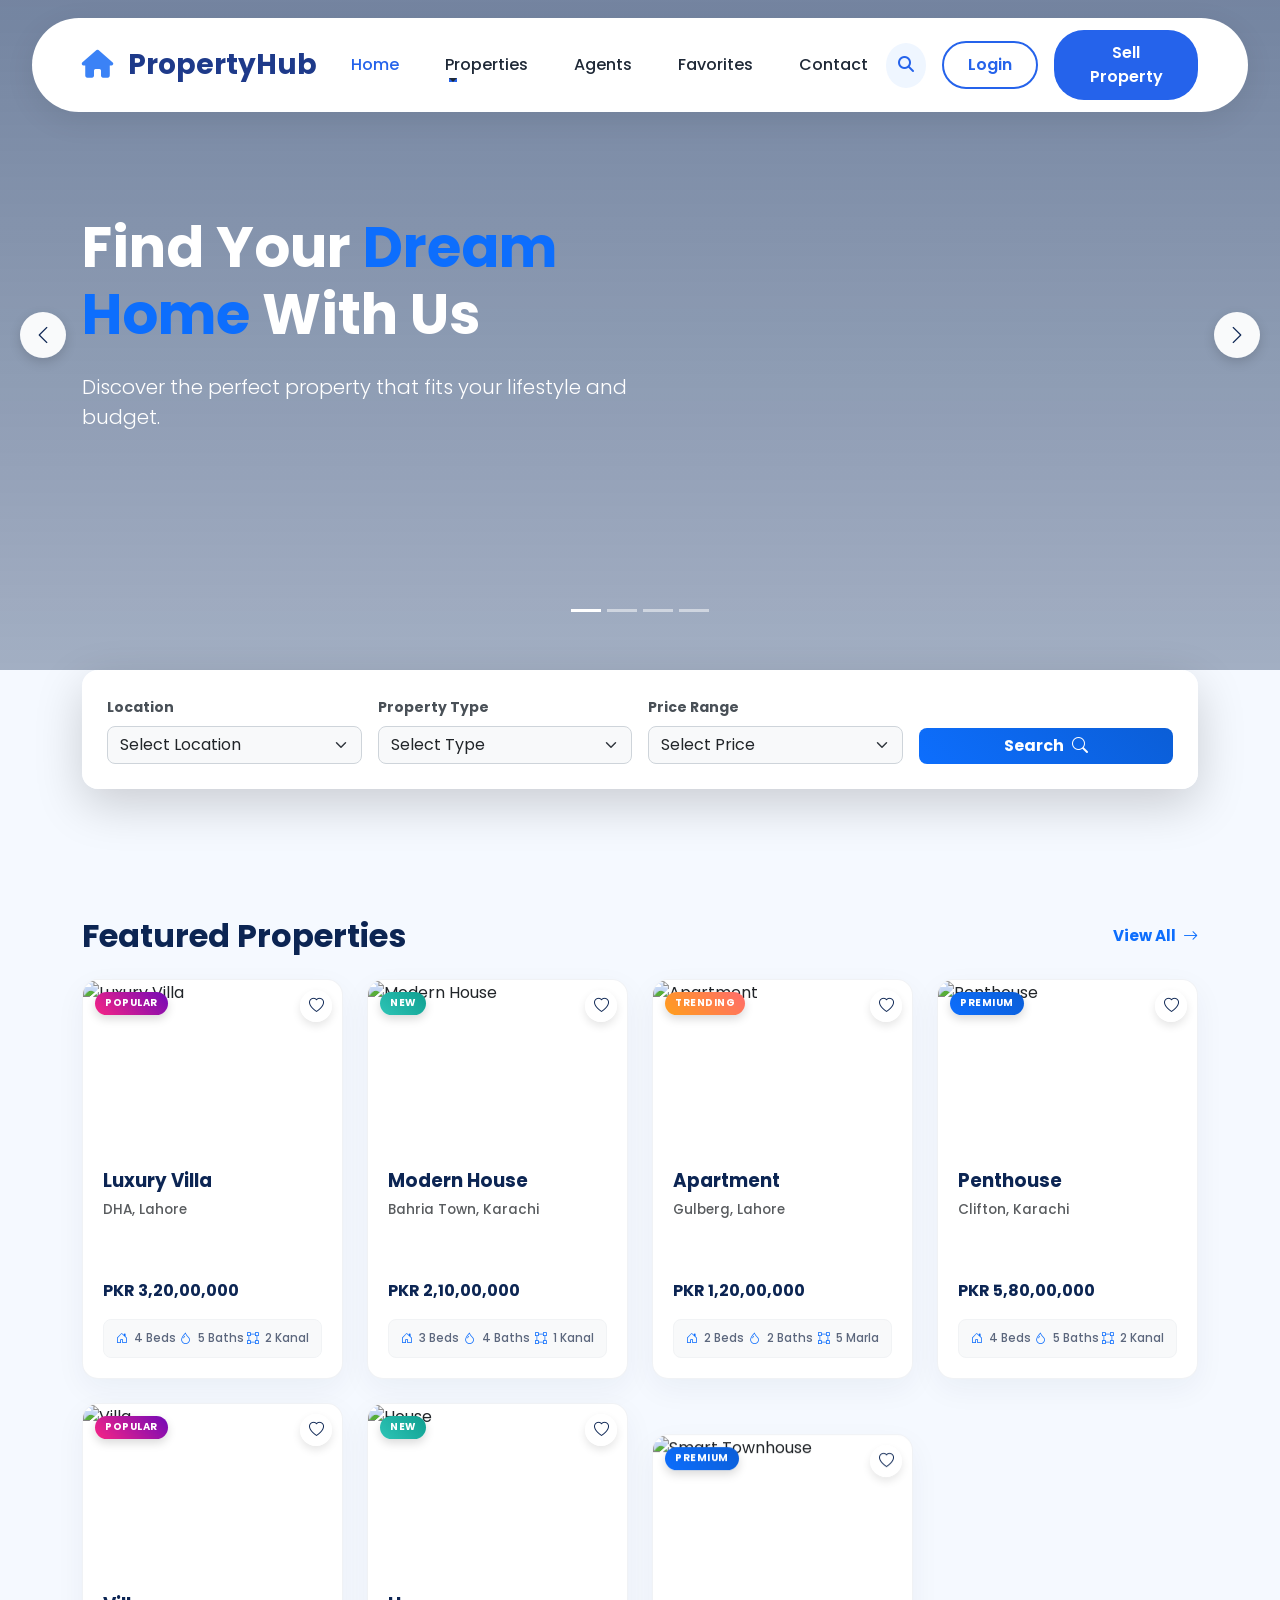
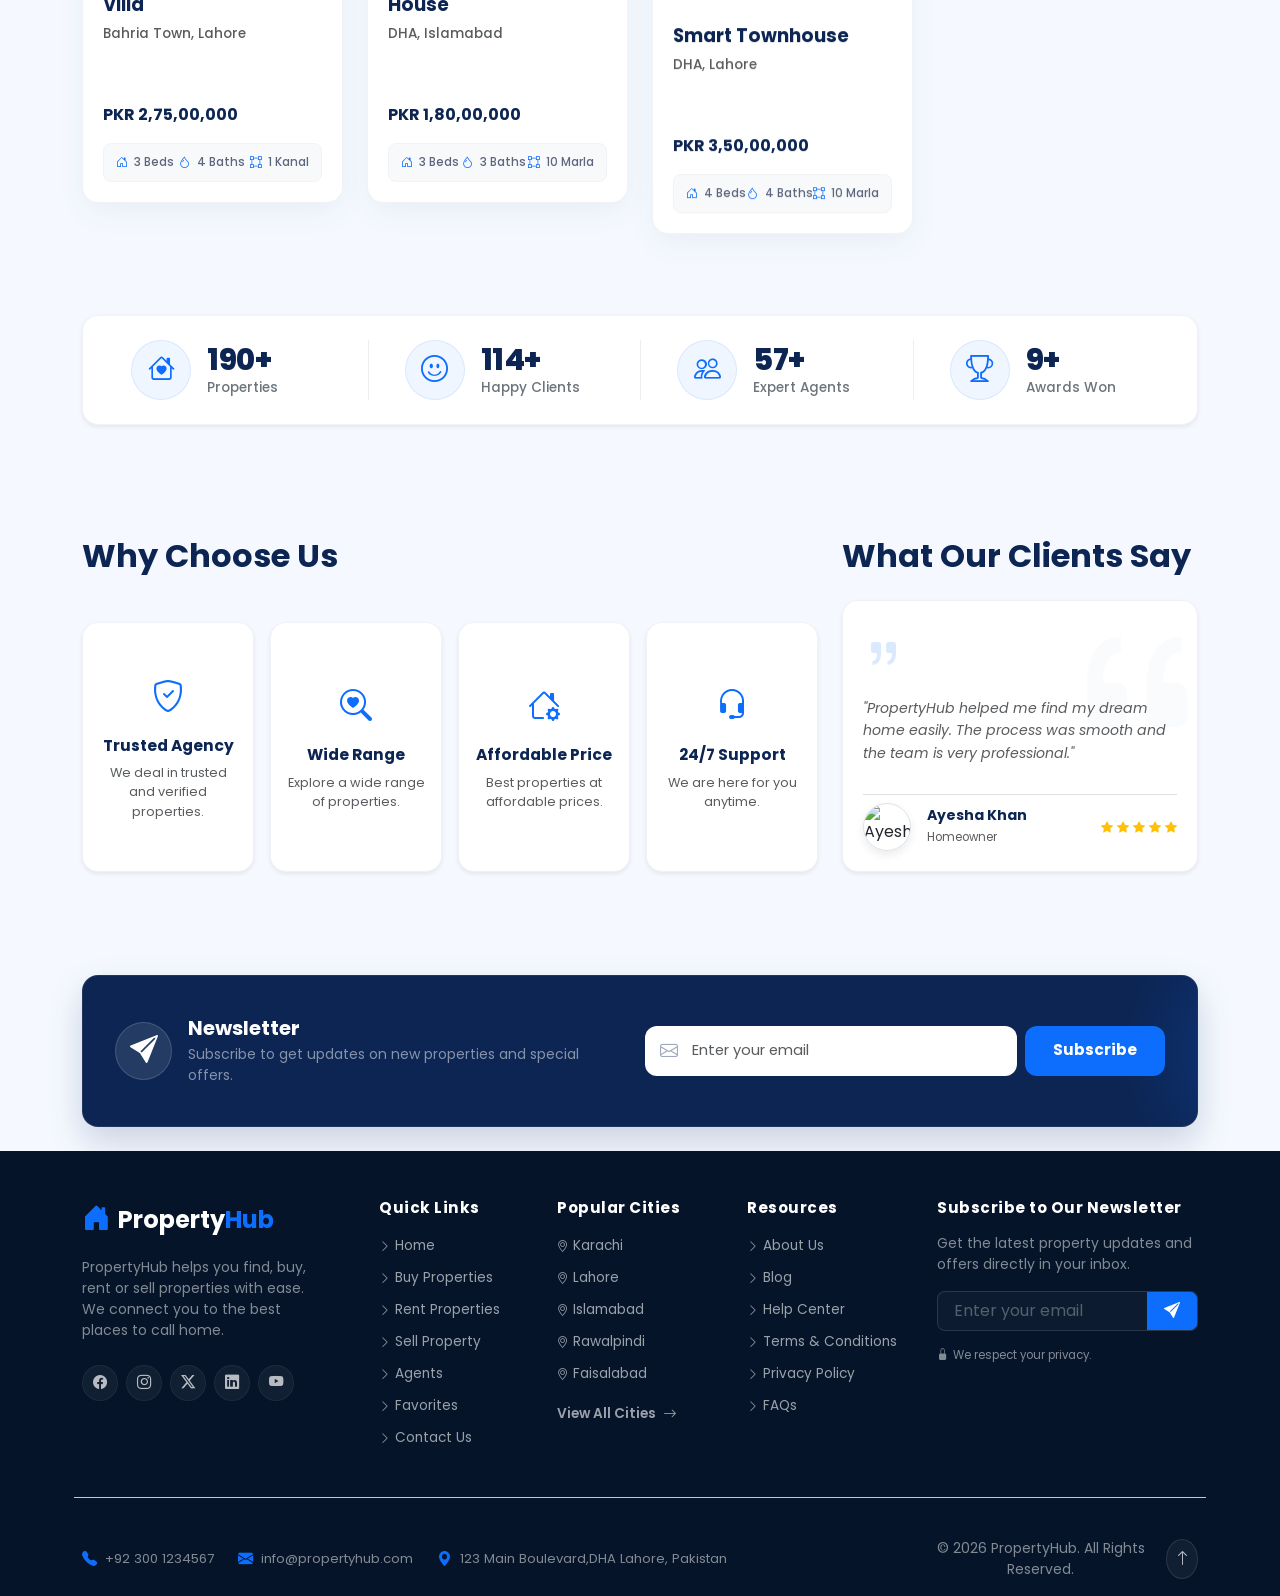
==== commit 9436d4f2: "Merge pull request #2 from Salma-Abdulhameed/maria merge maria branch" ====
--- a/index.html
+++ b/index.html
@@ -1,173 +1,776 @@
 <!DOCTYPE html>
 <html lang="en">
 <head>
-  <meta charset="UTF-8">
-  <meta name="viewport" content="width=device-width, initial-scale=1.0">
-  <title>Buy Properties - PropertyHub</title>
-  
-  <link href="https://cdn.jsdelivr.net/npm/bootstrap@5.3.3/dist/css/bootstrap.min.css" rel="stylesheet">
-  <link rel="stylesheet" href="https://cdnjs.cloudflare.com/ajax/libs/font-awesome/6.5.1/css/all.min.css">
-  <link rel="stylesheet" href="style.css">
+    <meta charset="UTF-8">
+    <meta name="viewport" content="width=device-width, initial-scale=1.0">
+        
+    <title>PROPERTY HUB</title>
+
+    <!-- Bootstrap link -->
+     <link href="https://cdn.jsdelivr.net/npm/bootstrap@5.3.8/dist/css/bootstrap.min.css" rel="stylesheet">
+    
+    <!-- Bootstrap Icons CDN (Yeh hai icons ka actual link) -->
+     <link rel="stylesheet" href="https://cdn.jsdelivr.net/npm/bootstrap-icons@1.11.3/font/bootstrap-icons.min.css">
+
+    <!-- Font Awesome -->
+     <link rel="stylesheet" href="https://cdnjs.cloudflare.com/ajax/libs/font-awesome/6.7.2/css/all.min.css">
+     
+    <!-- Css link--> 
+     <link rel="stylesheet" href="./css/home.css">
+
 </head>
 <body>
 
-  <!-- Navbar -->
-  <nav class="navbar navbar-expand-lg custom-navbar sticky-top">
-    <div class="container-fluid">
-      <a class="navbar-brand logo" href="index.html">
-        <i class="fa-solid fa-house-circle-check text-primary me-2"></i>PropertyHub
+ <!-- Header Start -->
+    <header>
+
+    <!-- Navbar Start -->
+
+    <nav class="navbar navbar-expand-lg custom-navbar fixed-top">
+
+    <div class="container">
+
+    <!-- ========== Logo ========== -->
+
+    <a class="navbar-brand logo" href="#">
+    <i class="fa-solid fa-house"></i>
+     PropertyHub</a>
+
+    <!-- Mobile Toggle Button  -->
+
+    <button class="navbar-toggler border-0 shadow-none"
+    type="button"
+    data-bs-toggle="collapse"
+    data-bs-target="#navbarMenu">
+    <i class="fa-solid fa-bars"></i></button>
+
+    <!--  Navbar Menu -->
+
+    <div class="collapse navbar-collapse" id="navbarMenu">
+
+    <!-- Left Side Menu -->
+
+    <ul class="navbar-nav mx-auto">
+
+    <!-- Home -->
+
+     <li class="nav-item"><a class="nav-link active" href="#">Home</a> </li>
+
+    <!-- Properties Dropdown -->
+
+    <li class="nav-item dropdown">
+
+    <a class="nav-link dropdown-toggle"
+    href="#"
+    role="button"
+    data-bs-toggle="dropdown">Properties</a>
+    <ul class="dropdown-menu custom-dropdown">
+    <li>
+    <a class="dropdown-item" href="#">
+    <i class="fa-solid fa-building"></i>
+    Buy Properties</a>
+    </li>
+
+    <li>
+    <a class="dropdown-item" href="#">
+    <i class="fa-solid fa-key"></i>
+    Rent Properties
+    </a>
+    </li>
+    <li>
+    <a class="dropdown-item" href="#">
+    <i class="fa-solid fa-tag"></i>
+    Sell Property
+    </a>
+    </li>
+
+    <li>
+    <a class="dropdown-item" href="#">
+    <i class="fa-solid fa-city"></i>
+    New Projects
+    </a>
+    </li>
+    </ul>
+    </li>
+
+    <!-- Agents -->
+    <li class="nav-item">
+    <a class="nav-link" href="#">Agents</a>
+    </li>
+
+   <!-- Favorites -->
+   <li class="nav-item">
+   <a class="nav-link" href="./favorites.html">
+    Favorites
+    </a>
+    </li>
+
+    <!-- Contact -->
+    <li class="nav-item">
+    <a class="nav-link" href="./contact.html">
+    Contact
+    </a>
+    </li>
+    </ul>
+
+    <!-- Right Side -->
+    <div class="d-flex align-items-center gap-3">
+
+    <!-- Search -->
+    <button class="icon-btn">
+    <i class="fa-solid fa-magnifying-glass"></i>
+    </button>
+
+    <!-- Login -->
+    <a href="login.html" class="btn login-btn">
+    Login</a>
+
+     <!-- Sell Property -->
+     <a href="#" class="btn sell-btn">
+     Sell Property</a>
+
+    </div>
+
+    </div>
+
+    </div>
+
+    </nav>
+
+     <!-- Navbar End -->
+
+    </header>
+
+ <!-- Header End -->
+
+ <!-- HERO SLIDER & SEARCH FILTER SECTION -->
+<section class="hero-section position-relative">
+  <div id="heroCarousel" class="carousel slide vertical" data-bs-ride="carousel" data-bs-interval="2000">
+    <!-- Slide Indicators/Dots (Total 4 dots now) -->
+    <div class="carousel-indicators mb-5">
+      <button type="button" data-bs-target="#heroCarousel" data-bs-slide-to="0" class="active" aria-current="true"></button>
+      <button type="button" data-bs-target="#heroCarousel" data-bs-slide-to="1"></button>
+      <button type="button" data-bs-target="#heroCarousel" data-bs-slide-to="2"></button>
+      <button type="button" data-bs-target="#heroCarousel" data-bs-slide-to="3"></button>
+    </div>
+    
+    <!-- Slider Images & Text (Total 4 Slides) -->
+    <div class="carousel-inner">
+      <!-- Slide 1 -->
+      <div class="carousel-item active" style="background-image: linear-gradient(rgba(10, 37, 83, 0.55), rgba(10, 37, 83, 0.35)), url('https://images.unsplash.com/photo-1600585154340-be6161a56a0c?auto=format&fit=crop&w=1600&q=80');">
+        <div class="container h-100 d-flex align-items-center">
+          <div class="hero-text text-white col-lg-6 col-md-8">
+            <h1 class="display-4 fw-bold">Find Your <span class="text-primary-custom">Dream Home</span> With Us</h1>
+            <p class="lead my-4">Discover the perfect property that fits your lifestyle and budget.</p>
+          </div>
+        </div>
+      </div>
+      <!-- Slide 2 -->
+      <div class="carousel-item" style="background-image: linear-gradient(rgba(10, 37, 83, 0.55), rgba(10, 37, 83, 0.35)), url('https://images.unsplash.com/photo-1600607687939-ce8a6c25118c?auto=format&fit=crop&w=1600&q=80');">
+        <div class="container h-100 d-flex align-items-center">
+          <div class="hero-text text-white col-lg-6 col-md-8">
+            <h1 class="display-4 fw-bold">Explore Premium <span class="text-primary-custom">Villas</span> Easily</h1>
+            <p class="lead my-4">Expertly curated luxury spaces in prime locations just for you.</p>
+          </div>
+        </div>
+      </div>
+      <!-- Slide 3 (New - Luxury Penthouse) -->
+      <div class="carousel-item" style="background-image: linear-gradient(rgba(10, 37, 83, 0.55), rgba(10, 37, 83, 0.35)), url('https://images.unsplash.com/photo-1512917774080-9991f1c4c750?auto=format&fit=crop&w=1600&q=80');">
+        <div class="container h-100 d-flex align-items-center">
+          <div class="hero-text text-white col-lg-6 col-md-8">
+            <h1 class="display-4 fw-bold">Modern Luxury <span class="text-primary-custom">Penthouses</span></h1>
+            <p class="lead my-4">Live above the clouds with stunning city views and world-class amenities.</p>
+          </div>
+        </div>
+      </div>
+      <!-- Slide 4 (New - Family Apartments) -->
+      <div class="carousel-item" style="background-image: linear-gradient(rgba(10, 37, 83, 0.55), rgba(10, 37, 83, 0.35)), url('https://encrypted-tbn0.gstatic.com/images?q=tbn:ANd9GcTNSj20llQC-nDHok7OFpHzzRwQlQY1zLrQ1JsgTwn0uX2f9dm82CsuU93E&s=10');">
+        <div class="container h-100 d-flex align-items-center">
+          <div class="hero-text text-white col-lg-6 col-md-8">
+            <h1 class="display-4 fw-bold">Affordable <span class="text-primary-custom">Family Apartments</span></h1>
+            <p class="lead my-4">Beautiful and cozy spaces designed perfect for modern family living.</p>
+          </div>
+        </div>
+      </div>
+    </div>
+     
+    <!-- Left & Right Arrow Buttons -->
+    <button class="carousel-control-prev custom-control-btn" type="button" data-bs-target="#heroCarousel" data-bs-slide="prev">
+      <span class="carousel-control-custom-icon" aria-hidden="true">
+        <i class="bi bi-chevron-left"></i>
+      </span>
+    </button>
+    <button class="carousel-control-next custom-control-btn" type="button" data-bs-target="#heroCarousel" data-bs-slide="next">
+      <span class="carousel-control-custom-icon" aria-hidden="true">
+        <i class="bi bi-chevron-right"></i>
+      </span>
+    </button>
+  </div>
+
+  <!-- OVERLAPPING SEARCH BAR -->
+  <!-- OVERLAPPING SEARCH BAR -->
+<div class="search-bar-container container">
+  <div class="search-bar p-4 bg-white rounded-4 shadow-lg border">
+    <form class="row g-3 align-items-end search-filter-form">
+      <!-- Location Dropdown -->
+      <div class="col-md-3 col-sm-6 filter-group">
+        <label class="form-label fw-bold small filter-label">Location</label>
+        <select class="form-select border-light-subtle py-2.5 filter-select">
+          <option selected>Select Location</option>
+          <option>DHA, Lahore</option>
+          <option>Bahria Town, Karachi</option>
+          <option>Gulberg, Lahore</option>
+          <option>DHA, Islamabad</option>
+        </select>
+      </div>
+      <!-- Property Type Dropdown -->
+      <div class="col-md-3 col-sm-6 filter-group">
+        <label class="form-label fw-bold small filter-label">Property Type</label>
+        <select class="form-select border-light-subtle py-2.5 filter-select">
+          <option selected>Select Type</option>
+          <option>Luxury Villa</option>
+          <option>Modern House</option>
+          <option>Apartment</option>
+          <option>Penthouse</option>
+        </select>
+      </div>
+      <!-- Price Range Dropdown -->
+      <div class="col-md-3 col-sm-6 filter-group">
+        <label class="form-label fw-bold small filter-label">Price Range</label>
+        <select class="form-select border-light-subtle py-2.5 filter-select">
+          <option selected>Select Price</option>
+          <option>PKR 1,00,00,000 - 2,00,00,000</option>
+          <option>PKR 2,00,00,000 - 4,00,00,000</option>
+          <option>PKR 4,00,00,000+</option>
+        </select>
+      </div>
+      <!-- Search Button -->
+      <div class="col-md-3 col-sm-6">
+        <button type="submit" class="btn btn-primary w-100 py-2.5 fw-bold btn-search-animated">
+          <span>Search</span> <i class="bi bi-search ms-2"></i>
+        </button>
+      </div>
+    </form>
+  </div>
+</div>
+</section>
+
+<!-- FEATURED PROPERTIES SECTION -->
+<section class="featured-properties py-5">
+  <div class="container">
+    
+    <!-- Header Row (Title & View All Link) -->
+    <div class="d-flex justify-content-between align-items-center mb-4 header-container">
+      <h2 class="section-title fw-bold text-dark-blue mb-0">Featured Properties</h2>
+      <a href="#" class="view-all-btn fw-bold text-decoration-none">
+        View All <i class="bi bi-arrow-right ms-1"></i>
       </a>
-      <button class="navbar-toggler border-0" type="button" data-bs-toggle="collapse" data-bs-target="#navbarNav">
-        <i class="fa-solid fa-bars"></i>
-      </button>
-      <div class="collapse navbar-collapse" id="navbarNav">
-        <ul class="navbar-nav mx-auto">
-          <li class="nav-item"><a class="nav-link fw-semibold active" href="index.html">Buy</a></li>
-          <li class="nav-item"><a class="nav-link fw-semibold" href="rent.html">Rent</a></li>
-          <li class="nav-item"><a class="nav-link fw-semibold" href="property-detail.html">Property Details</a></li>
-          <li class="nav-item"><a class="nav-link fw-semibold" href="favourite.html">Favorites ❤️</a></li>
+    </div>
+
+    <!-- 6 Columns Responsive Grid -->
+    <div class="row g-4 row-cols-1 row-cols-sm-2 row-cols-md-3 row-cols-lg-4 properties-grid">
+      
+      <!-- Card 1 (Luxury Villa) -->
+      <div class="col">
+        <div class="property-card h-100 bg-white shadow-sm rounded-4 overflow-hidden border">
+          <div class="img-container position-relative">
+            <img src="https://images.unsplash.com/photo-1600585154340-be6161a56a0c?auto=format&fit=crop&w=400&q=80" class="img-fluid property-img" alt="Luxury Villa">
+            <span class="property-badge badge-popular">Popular</span>
+            <button class="wishlist-btn"><i class="bi bi-heart"></i></button>
+          </div>
+          <div class="card-body p-3">
+            <h5 class="property-title fw-bold mb-1">Luxury Villa</h5>
+            <p class="property-location text-muted small mb-2">DHA, Lahore</p>
+            <p class="property-price fw-bold text-dark-blue mb-3">PKR 3,20,00,000</p>
+            <div class="property-meta d-flex justify-content-between text-muted x-small">
+              <span><i class="bi bi-house-door me-1"></i>4 Beds</span>
+              <span><i class="bi bi-droplet me-1"></i>5 Baths</span>
+              <span><i class="bi bi-bounding-box me-1"></i>2 Kanal</span>
+            </div>
+          </div>
+        </div>
+      </div>
+
+      <!-- Card 2 (Modern House) -->
+      <div class="col">
+        <div class="property-card h-100 bg-white shadow-sm rounded-4 overflow-hidden border">
+          <div class="img-container position-relative">
+            <img src="https://images.unsplash.com/photo-1600607687939-ce8a6c25118c?auto=format&fit=crop&w=400&q=80" class="img-fluid property-img" alt="Modern House">
+            <span class="property-badge badge-new">New</span>
+            <button class="wishlist-btn"><i class="bi bi-heart"></i></button>
+          </div>
+          <div class="card-body p-3">
+            <h5 class="property-title fw-bold mb-1">Modern House</h5>
+            <p class="property-location text-muted small mb-2">Bahria Town, Karachi</p>
+            <p class="property-price fw-bold text-dark-blue mb-3">PKR 2,10,00,000</p>
+            <div class="property-meta d-flex justify-content-between text-muted x-small">
+              <span><i class="bi bi-house-door me-1"></i>3 Beds</span>
+              <span><i class="bi bi-droplet me-1"></i>4 Baths</span>
+              <span><i class="bi bi-bounding-box me-1"></i>1 Kanal</span>
+            </div>
+          </div>
+        </div>
+      </div>
+
+      <!-- Card 3 (Apartment) -->
+      <div class="col">
+        <div class="property-card h-100 bg-white shadow-sm rounded-4 overflow-hidden border">
+          <div class="img-container position-relative">
+            <img src="https://images.unsplash.com/photo-1512917774080-9991f1c4c750?auto=format&fit=crop&w=400&q=80" class="img-fluid property-img" alt="Apartment">
+            <span class="property-badge badge-trending">Trending</span>
+            <button class="wishlist-btn"><i class="bi bi-heart"></i></button>
+          </div>
+          <div class="card-body p-3">
+            <h5 class="property-title fw-bold mb-1">Apartment</h5>
+            <p class="property-location text-muted small mb-2">Gulberg, Lahore</p>
+            <p class="property-price fw-bold text-dark-blue mb-3">PKR 1,20,00,000</p>
+            <div class="property-meta d-flex justify-content-between text-muted x-small">
+              <span><i class="bi bi-house-door me-1"></i>2 Beds</span>
+              <span><i class="bi bi-droplet me-1"></i>2 Baths</span>
+              <span><i class="bi bi-bounding-box me-1"></i>5 Marla</span>
+            </div>
+          </div>
+        </div>
+      </div>
+
+      <!-- Card 4 (Penthouse) -->
+      <div class="col">
+        <div class="property-card h-100 bg-white shadow-sm rounded-4 overflow-hidden border">
+          <div class="img-container position-relative">
+            <img src="https://images.unsplash.com/photo-1600566753376-12c8ab7fb75b?auto=format&fit=crop&w=400&q=80" class="img-fluid property-img" alt="Penthouse">
+            <span class="property-badge badge-luxury">Premium</span>
+            <button class="wishlist-btn"><i class="bi bi-heart"></i></button>
+          </div>
+          <div class="card-body p-3">
+            <h5 class="property-title fw-bold mb-1">Penthouse</h5>
+            <p class="property-location text-muted small mb-2">Clifton, Karachi</p>
+            <p class="property-price fw-bold text-dark-blue mb-3">PKR 5,80,00,000</p>
+            <div class="property-meta d-flex justify-content-between text-muted x-small">
+              <span><i class="bi bi-house-door me-1"></i>4 Beds</span>
+              <span><i class="bi bi-droplet me-1"></i>5 Baths</span>
+              <span><i class="bi bi-bounding-box me-1"></i>2 Kanal</span>
+            </div>
+          </div>
+        </div>
+      </div>
+
+      <!-- Card 5 (Villa) -->
+      <div class="col">
+        <div class="property-card h-100 bg-white shadow-sm rounded-4 overflow-hidden border">
+          <div class="img-container position-relative">
+            <img src="https://images.unsplash.com/photo-1600585154526-990dced4db0d?auto=format&fit=crop&w=400&q=80" class="img-fluid property-img" alt="Villa">
+            <span class="property-badge badge-popular">Popular</span>
+            <button class="wishlist-btn"><i class="bi bi-heart"></i></button>
+          </div>
+          <div class="card-body p-3">
+            <h5 class="property-title fw-bold mb-1">Villa</h5>
+            <p class="property-location text-muted small mb-2">Bahria Town, Lahore</p>
+            <p class="property-price fw-bold text-dark-blue mb-3">PKR 2,75,00,000</p>
+            <div class="property-meta d-flex justify-content-between text-muted x-small">
+              <span><i class="bi bi-house-door me-1"></i>3 Beds</span>
+              <span><i class="bi bi-droplet me-1"></i>4 Baths</span>
+              <span><i class="bi bi-bounding-box me-1"></i>1 Kanal</span>
+            </div>
+          </div>
+        </div>
+      </div>
+
+      <!-- Card 6 (House) -->
+      <div class="col">
+        <div class="property-card h-100 bg-white shadow-sm rounded-4 overflow-hidden border">
+          <div class="img-container position-relative">
+            <img src="https://images.unsplash.com/photo-1600596542815-ffad4c1539a9?auto=format&fit=crop&w=400&q=80" class="img-fluid property-img" alt="House">
+            <span class="property-badge badge-new">New</span>
+            <button class="wishlist-btn"><i class="bi bi-heart"></i></button>
+          </div>
+          <div class="card-body p-3">
+            <h5 class="property-title fw-bold mb-1">House</h5>
+            <p class="property-location text-muted small mb-2">DHA, Islamabad</p>
+            <p class="property-price fw-bold text-dark-blue mb-3">PKR 1,80,00,000</p>
+            <div class="property-meta d-flex justify-content-between text-muted x-small">
+              <span><i class="bi bi-house-door me-1"></i>3 Beds</span>
+              <span><i class="bi bi-droplet me-1"></i>3 Baths</span>
+              <span><i class="bi bi-bounding-box me-1"></i>10 Marla</span>
+            </div>
+          </div>
+        </div>
+      </div>
+
+      <!-- Card 7 (Smart Townhouse) -->
+<div class="col">
+  <div class="property-card h-100 bg-white shadow-sm rounded-4 overflow-hidden border">
+    <div class="img-container position-relative">
+      <img src="https://images.unsplash.com/photo-1600210492486-724fe5c67fb0?auto=format&fit=crop&w=400&q=80" class="img-fluid property-img" alt="Smart Townhouse">
+      <span class="property-badge badge-luxury">Premium</span>
+      <button class="wishlist-btn"><i class="bi bi-heart"></i></button>
+    </div>
+    <div class="card-body p-3">
+      <h5 class="property-title fw-bold mb-1">Smart Townhouse</h5>
+      <p class="property-location text-muted small mb-2">DHA, Lahore</p>
+      <p class="property-price fw-bold text-dark-blue mb-3">PKR 3,50,00,000</p>
+      <div class="property-meta d-flex justify-content-between text-muted x-small">
+        <span><i class="bi bi-house-door me-1"></i>4 Beds</span>
+        <span><i class="bi bi-droplet me-1"></i>4 Baths</span>
+        <span><i class="bi bi-bounding-box me-1"></i>10 Marla</span>
+      </div>
+    </div>
+  </div>
+</div>
+
+<!-- Card 8 (Studio Apartment) -->
+<div class="col">
+  <div class="property-card h-100 bg-white shadow-sm rounded-4 overflow-hidden border">
+    <div class="img-container position-relative">
+      <img src="https://images.unsplash.com/photo-1502672260266-1c1ef2d93688?auto=format&fit=crop&w=400&q=80" class="img-fluid property-img" alt="Studio Apartment">
+      <span class="property-badge badge-trending">Trending</span>
+      <button class="wishlist-btn"><i class="bi bi-heart"></i></button>
+    </div>
+    <div class="card-body p-3">
+      <h5 class="property-title fw-bold mb-1">Studio Apartment</h5>
+      <p class="property-location text-muted small mb-2">Clifton, Karachi</p>
+      <p class="property-price fw-bold text-dark-blue mb-3">PKR 95,00,000</p>
+      <div class="property-meta d-flex justify-content-between text-muted x-small">
+        <span><i class="bi bi-house-door me-1"></i>1 Bed</span>
+        <span><i class="bi bi-droplet me-1"></i>1 Bath</span>
+        <span><i class="bi bi-bounding-box me-1"></i>4 Marla</span>
+      </div>
+    </div>
+  </div>
+</div>
+
+    </div>
+  </div>
+</section>
+
+
+<!-- STATS COUNTER SECTION -->
+<section class="stats-section py-4">
+  <div class="container">
+    <!-- Main Floating Stats Wrapper -->
+    <div class="stats-card-wrapper bg-white rounded-4 shadow-sm border p-4">
+      <div class="row align-items-center justify-content-between g-4">
+        
+        <!-- Stat Item 1 -->
+        <div class="col-6 col-md-3 stat-item">
+          <div class="d-flex align-items-center justify-content-center justify-content-md-start gap-3 ps-lg-4">
+            <div class="stat-icon-box">
+              <i class="bi bi-house-heart"></i>
+            </div>
+            <div class="stat-content">
+              <h3 class="stat-number fw-extrabold mb-0" data-target="500">0</h3>
+              <p class="stat-label text-muted mb-0">Properties</p>
+            </div>
+          </div>
+        </div>
+
+        <!-- Stat Item 2 -->
+        <div class="col-6 col-md-3 stat-item border-left-divider">
+          <div class="d-flex align-items-center justify-content-center justify-content-md-start gap-3 ps-lg-4">
+            <div class="stat-icon-box">
+              <i class="bi bi-emoji-smile"></i>
+            </div>
+            <div class="stat-content">
+              <h3 class="stat-number fw-extrabold mb-0" data-target="300">0</h3>
+              <p class="stat-label text-muted mb-0">Happy Clients</p>
+            </div>
+          </div>
+        </div>
+
+        <!-- Stat Item 3 -->
+        <div class="col-6 col-md-3 stat-item border-left-divider">
+          <div class="d-flex align-items-center justify-content-center justify-content-md-start gap-3 ps-lg-4">
+            <div class="stat-icon-box">
+              <i class="bi bi-people"></i>
+            </div>
+            <div class="stat-content">
+              <h3 class="stat-number fw-extrabold mb-0" data-target="150">0</h3>
+              <p class="stat-label text-muted mb-0">Expert Agents</p>
+            </div>
+          </div>
+        </div>
+
+        <!-- Stat Item 4 -->
+        <div class="col-6 col-md-3 stat-item border-left-divider">
+          <div class="d-flex align-items-center justify-content-center justify-content-md-start gap-3 ps-lg-4">
+            <div class="stat-icon-box">
+              <i class="bi bi-trophy"></i>
+            </div>
+            <div class="stat-content">
+              <h3 class="stat-number fw-extrabold mb-0" data-target="25">0</h3>
+              <p class="stat-label text-muted mb-0">Awards Won</p>
+            </div>
+          </div>
+        </div>
+
+      </div>
+    </div>
+  </div>
+</section>
+
+
+<!-- WHY CHOOSE US & TESTIMONIALS SECTION -->
+<section class="info-testimonials-section py-5">
+  <div class="container">
+    <div class="row g-4">
+      
+      <!-- LEFT SIDE: Why Choose Us (8 columns on large screens) -->
+      <div class="col-lg-8">
+        <h2 class="section-title fw-bold text-dark-blue mb-4">Why Choose Us</h2>
+        <div class="row g-3">
+          
+          <!-- Card 1: Trusted Agency -->
+          <div class="col-sm-6 col-md-3">
+            <div class="feature-card text-center bg-white p-4 rounded-4 border h-100 shadow-sm">
+              <div class="feature-icon mb-3">
+                <i class="bi bi-shield-check"></i>
+              </div>
+              <h5 class="feature-title fw-bold mb-2">Trusted Agency</h5>
+              <p class="feature-text text-muted mb-0">We deal in trusted and verified properties.</p>
+            </div>
+          </div>
+
+          <!-- Card 2: Wide Range -->
+          <div class="col-sm-6 col-md-3">
+            <div class="feature-card text-center bg-white p-4 rounded-4 border h-100 shadow-sm">
+              <div class="feature-icon mb-3">
+                <i class="bi bi-search-heart"></i>
+              </div>
+              <h5 class="feature-title fw-bold mb-2">Wide Range</h5>
+              <p class="feature-text text-muted mb-0">Explore a wide range of properties.</p>
+            </div>
+          </div>
+
+          <!-- Card 3: Affordable Price -->
+          <div class="col-sm-6 col-md-3">
+            <div class="feature-card text-center bg-white p-4 rounded-4 border h-100 shadow-sm">
+              <div class="feature-icon mb-3">
+                <i class="bi bi-house-gear"></i>
+              </div>
+              <h5 class="feature-title fw-bold mb-2">Affordable Price</h5>
+              <p class="feature-text text-muted mb-0">Best properties at affordable prices.</p>
+            </div>
+          </div>
+
+          <!-- Card 4: 24/7 Support -->
+          <div class="col-sm-6 col-md-3">
+            <div class="feature-card text-center bg-white p-4 rounded-4 border h-100 shadow-sm">
+              <div class="feature-icon mb-3">
+                <i class="bi bi-headset"></i>
+              </div>
+              <h5 class="feature-title fw-bold mb-2">24/7 Support</h5>
+              <p class="feature-text text-muted mb-0">We are here for you anytime.</p>
+            </div>
+          </div>
+
+        </div>
+      </div>
+
+      <!-- RIGHT SIDE: What Our Clients Say (4 columns on large screens) -->
+      <div class="col-lg-4">
+        <h2 class="section-title fw-bold text-dark-blue mb-4">What Our Clients Say</h2>
+        
+        <!-- Main Testimonial Card -->
+        <div class="testimonial-card bg-white p-4 rounded-4 border h-100 d-flex flex-column justify-content-between shadow-sm position-relative overflow-hidden">
+          
+          <!-- Decorative Background Quote Circle -->
+          <div class="quote-bg-icon">
+            <i class="bi bi-quote"></i>
+          </div>
+
+          <div class="testimonial-content position-relative">
+            <div class="quote-icon-blue mb-3">
+              <i class="bi bi-quote fs-1"></i>
+            </div>
+            <p class="testimonial-text text-muted mb-4">
+              "PropertyHub helped me find my dream home easily. The process was smooth and the team is very professional."
+            </p>
+          </div>
+
+          <!-- User Info Row -->
+          <div class="d-flex align-items-center justify-content-between pt-3 border-top position-relative">
+            <div class="d-flex align-items-center gap-3">
+              <img src="https://images.unsplash.com/photo-1494790108377-be9c29b29330?auto=format&fit=crop&w=150&q=80" class="client-avatar rounded-circle border" alt="Ayesha Khan">
+              <div>
+                <h6 class="client-name fw-bold mb-0 text-dark-blue">Ayesha Khan</h6>
+                <span class="client-role text-muted x-small">Homeowner</span>
+              </div>
+            </div>
+            <!-- Stars -->
+            <div class="rating-stars text-warning d-flex gap-1">
+              <i class="bi bi-star-fill"></i>
+              <i class="bi bi-star-fill"></i>
+              <i class="bi bi-star-fill"></i>
+              <i class="bi bi-star-fill"></i>
+              <i class="bi bi-star-fill"></i>
+            </div>
+          </div>
+
+        </div>
+      </div>
+
+    </div>
+  </div>
+</section>
+
+
+<!-- UNIQUE ULTRA-PREMIUM NEWSLETTER SECTION -->
+<section class="newsletter-section py-4">
+  <div class="container">
+    <div class="newsletter-wrapper rounded-4 p-4 d-flex flex-column flex-lg-row align-items-center justify-content-between gap-4 position-relative overflow-hidden">
+      
+      <!-- Ambient Decorative Glow behind the card -->
+      <div class="ambient-glow"></div>
+
+      <!-- Left Side: Icon & Info Text -->
+      <div class="d-flex align-items-center gap-3 text-center text-md-start position-relative z-1">
+        <div class="newsletter-icon-container">
+          <i class="bi bi-send-fill text-white fs-3" id="planeIcon"></i>
+        </div>
+        <div>
+          <h4 class="fw-bold text-white mb-1 fs-5 card-title-pop">Newsletter</h4>
+          <p class="text-white-50 mb-0 small">Subscribe to get updates on new properties and special offers.</p>
+        </div>
+      </div>
+
+      <!-- Right Side: Input and Button -->
+      <form class="newsletter-form-container d-flex gap-2 w-100 position-relative z-1" id="creativeNewsletterForm">
+        <div class="input-field-wrapper w-100 position-relative">
+          <span class="input-icon"><i class="bi bi-envelope"></i></span>
+          <input type="email" class="form-control newsletter-input" placeholder="Enter your email" required id="newsletterEmailField">
+        </div>
+        <button type="submit" class="btn subscribe-action-btn fw-bold px-4">
+          <span class="btn-text">Subscribe</span>
+          <span class="spinner-border spinner-border-sm d-none" role="status"></span>
+        </button>
+      </form>
+
+    </div>
+  </div>
+</section>
+
+
+<!-- ULTRA-PREMIUM RESPONSIVE FOOTER -->
+<footer class="main-footer bg-dark-blue text-white pt-5 pb-3 position-relative">
+  <div class="container">
+    
+    <!-- Top Footer: Main Grid Links -->
+    <div class="row g-4 pb-5 footer-top-border">
+      
+      <!-- Column 1: Brand Info & Socials -->
+      <div class="col-lg-3 col-md-6">
+        <div class="footer-brand d-flex align-items-center gap-2 mb-3">
+          <i class="bi bi-house-door-fill text-primary fs-3"></i>
+          <span class="fs-4 fw-bold text-white tracking-tight">Property<span class="text-primary">Hub</span></span>
+        </div>
+        <p class="text-white-50 small pe-lg-3 lh-base mb-4">
+          PropertyHub helps you find, buy, rent or sell properties with ease. We connect you to the best places to call home.
+        </p>
+        <!-- Social Icons Row -->
+        <div class="footer-socials d-flex gap-2">
+          <a href="#" class="social-icon-btn"><i class="bi bi-facebook"></i></a>
+          <a href="#" class="social-icon-btn"><i class="bi bi-instagram"></i></a>
+          <a href="#" class="social-icon-btn"><i class="bi bi-twitter-x"></i></a>
+          <a href="#" class="social-icon-btn"><i class="bi bi-linkedin"></i></a>
+          <a href="#" class="social-icon-btn"><i class="bi bi-youtube"></i></a>
+        </div>
+      </div>
+
+      <!-- Column 2: Quick Links -->
+      <div class="col-lg-2 col-md-6 col-6 ps-lg-4">
+        <h5 class="footer-heading fw-bold text-white mb-3">Quick Links</h5>
+        <ul class="list-unstyled footer-links d-flex flex-column gap-2">
+          <li><a href="./index.html"><i class="bi bi-chevron-right small me-1"></i>Home</a></li>
+          <li><a href="#"><i class="bi bi-chevron-right small me-1"></i>Buy Properties</a></li>
+          <li><a href="#"><i class="bi bi-chevron-right small me-1"></i>Rent Properties</a></li>
+          <li><a href="#"><i class="bi bi-chevron-right small me-1"></i>Sell Property</a></li>
+          <li><a href="#"><i class="bi bi-chevron-right small me-1"></i>Agents</a></li>
+          <li><a href="./favorites.html"><i class="bi bi-chevron-right small me-1"></i>Favorites</a></li>
+          <li><a href="./contact.html"><i class="bi bi-chevron-right small me-1"></i>Contact Us</a></li>
         </ul>
-        <button class="btn btn-primary rounded-pill px-4 shadow-sm fw-semibold">Login</button>
-      </div>
-    </div>
-  </nav>
-
-  <!-- Top Switcher Bar -->
-  <div class="container my-3 text-center">
-    <div class="tab-switcher-container shadow-sm">
-      <a href="index.html" class="btn page-tab-btn active">1. Buy Page</a>
-      <a href="rent.html" class="btn page-tab-btn text-secondary">2. Rent Page</a>
-      <a href="property-detail.html" class="btn page-tab-btn text-secondary">3. Property Details</a>
-      <a href="favourite.html" class="btn page-tab-btn text-secondary">4. Favorites ❤️</a>
-    </div>
-  </div>
-
-  <!-- Search Filter -->
-  <div class="container my-4">
-    <div class="card p-4 shadow-sm border-0 rounded-4 bg-white">
-      <h4 class="mb-3 text-primary fw-bold"><i class="fa-solid fa-filter me-2"></i>Advanced Property Search</h4>
-      <div class="row g-3">
-        <div class="col-md-3">
-          <label class="form-label small fw-semibold text-muted">Location</label>
-          <input type="text" class="form-control rounded-pill fs-6" placeholder="Enter City or Area...">
-        </div>
-        <div class="col-md-3">
-          <label class="form-label small fw-semibold text-muted">Property Type</label>
-          <select class="form-select rounded-pill fs-6">
-            <option selected>All Types</option>
-            <option>House</option>
-            <option>Apartment</option>
-            <option>Villa</option>
-            <option>Plot</option>
-          </select>
-        </div>
-        <div class="col-md-3">
-          <label class="form-label small fw-semibold text-muted">Max Price Range</label>
-          <input type="range" class="form-range mt-2" min="50" max="1000" id="priceRange" oninput="document.getElementById('priceVal').innerText = this.value">
-          <small class="text-muted">Up to PKR <span id="priceVal" class="fw-bold text-primary">500</span> Lakhs</small>
-        </div>
-        <div class="col-md-3 d-flex align-items-end">
-          <button class="btn btn-primary w-100 rounded-pill py-2 fw-semibold shadow-sm"><i class="fa-solid fa-magnifying-glass me-1"></i> Search Properties</button>
-        </div>
-      </div>
-    </div>
-  </div>
-
-  <!-- Listings -->
-  <div class="container my-5">
-    <div class="d-flex justify-content-between align-items-center mb-4">
-      <h4 class="fw-bold text-dark mb-0">Properties For Sale</h4>
-      <span class="text-muted">Showing 9 Results</span>
-    </div>
-    
-    <div class="row g-4" id="buyGrid"></div>
-    
-    <nav class="mt-5">
-      <ul class="pagination justify-content-center">
-        <li class="page-item disabled"><a class="page-link rounded-start-pill" href="#">Previous</a></li>
-        <li class="page-item active"><a class="page-link" href="#">1</a></li>
-        <li class="page-item"><a class="page-link" href="#">2</a></li>
-        <li class="page-item"><a class="page-link rounded-end-pill" href="#">Next</a></li>
-      </ul>
-    </nav>
-  </div>
-
-  <!-- Footer -->
-  <footer class="pt-5 pb-4 bg-dark text-light mt-auto">
-    <div class="container">
-      <div class="row g-4 mb-4">
+      </div>
+
+      <!-- Column 3: Popular Cities -->
+      <div class="col-lg-2 col-md-6 col-6">
+        <h5 class="footer-heading fw-bold text-white mb-3">Popular Cities</h5>
+        <ul class="list-unstyled footer-links d-flex flex-column gap-2">
+          <li><a href="#"><i class="bi bi-geo-alt small me-1"></i>Karachi</a></li>
+          <li><a href="#"><i class="bi bi-geo-alt small me-1"></i>Lahore</a></li>
+          <li><a href="#"><i class="bi bi-geo-alt small me-1"></i>Islamabad</a></li>
+          <li><a href="#"><i class="bi bi-geo-alt small me-1"></i>Rawalpindi</a></li>
+          <li><a href="#"><i class="bi bi-geo-alt small me-1"></i>Faisalabad</a></li>
+          <li class="mt-2"><a href="#" class="text-primary fw-semibold view-all-cities-btn">View All Cities <i class="bi bi-arrow-right ms-1"></i></a></li>
+        </ul>
+      </div>
+
+      <!-- Column 4: Resources -->
+      <div class="col-lg-2 col-md-6 col-6">
+        <h5 class="footer-heading fw-bold text-white mb-3">Resources</h5>
+        <ul class="list-unstyled footer-links d-flex flex-column gap-2">
+          <li><a href="#"><i class="bi bi-chevron-right small me-1"></i>About Us</a></li>
+          <li><a href="#"><i class="bi bi-chevron-right small me-1"></i>Blog</a></li>
+          <li><a href="#"><i class="bi bi-chevron-right small me-1"></i>Help Center</a></li>
+          <li><a href="#"><i class="bi bi-chevron-right small me-1"></i>Terms & Conditions</a></li>
+          <li><a href="#"><i class="bi bi-chevron-right small me-1"></i>Privacy Policy</a></li>
+          <li><a href="#"><i class="bi bi-chevron-right small me-1"></i>FAQs</a></li>
+        </ul>
+      </div>
+
+      <!-- Column 5: Mini Newsletter Box inside footer -->
+      <div class="col-lg-3 col-md-6 col-12">
+        <h5 class="footer-heading fw-bold text-white mb-3">Subscribe to Our Newsletter</h5>
+        <p class="text-white-50 small mb-3">Get the latest property updates and offers directly in your inbox.</p>
         
-        <!-- Column 1: About & Social -->
-        <div class="col-lg-4 col-md-6">
-          <a class="logo text-white d-block mb-3 text-decoration-none fw-bold fs-4" href="index.html">
-            <i class="fa-solid fa-house-circle-check text-primary me-2"></i>PropertyHub
-          </a>
-          <p class="small text-secondary mb-3">
-            PropertyHub is Pakistan's leading real estate portal connecting buyers, sellers, and renters with premium verified properties nationwide.
-          </p>
-          <div class="d-flex gap-2">
-            <a href="#" class="btn btn-outline-secondary rounded-circle btn-sm d-flex align-items-center justify-content-center" style="width: 36px; height: 36px;"><i class="fa-brands fa-facebook-f"></i></a>
-            <a href="#" class="btn btn-outline-secondary rounded-circle btn-sm d-flex align-items-center justify-content-center" style="width: 36px; height: 36px;"><i class="fa-brands fa-linkedin-in"></i></a>
-            <a href="#" class="btn btn-outline-secondary rounded-circle btn-sm d-flex align-items-center justify-content-center" style="width: 36px; height: 36px;"><i class="fa-brands fa-instagram"></i></a>
-            <a href="#" class="btn btn-outline-secondary rounded-circle btn-sm d-flex align-items-center justify-content-center" style="width: 36px; height: 36px;"><i class="fa-brands fa-x-twitter"></i></a>
-          </div>
-        </div>
-
-        <!-- Column 2: Quick Links -->
-        <div class="col-lg-2 col-md-6">
-          <h6 class="text-white fw-bold mb-3">Quick Links</h6>
-          <ul class="list-unstyled small d-flex flex-column gap-2 mb-0">
-            <li><a href="index.html" class="text-secondary text-decoration-none">Buy Properties</a></li>
-            <li><a href="rent.html" class="text-secondary text-decoration-none">Rent Properties</a></li>
-            <li><a href="favourite.html" class="text-secondary text-decoration-none">Saved Wishlist</a></li>
-            <li><a href="#" class="text-secondary text-decoration-none">Commercial Space</a></li>
-            <li><a href="#" class="text-secondary text-decoration-none">Featured Projects</a></li>
-          </ul>
-        </div>
-
-        <!-- Column 3: Popular Locations -->
-        <div class="col-lg-3 col-md-6">
-          <h6 class="text-white fw-bold mb-3">Popular Locations</h6>
-          <ul class="list-unstyled small d-flex flex-column gap-2 mb-0">
-            <li><a href="#" class="text-secondary text-decoration-none">DHA Lahore</a></li>
-            <li><a href="#" class="text-secondary text-decoration-none">Bahria Town Karachi</a></li>
-            <li><a href="#" class="text-secondary text-decoration-none">Gulberg Islamabad</a></li>
-            <li><a href="#" class="text-secondary text-decoration-none">Clifton Karachi</a></li>
-            <li><a href="#" class="text-secondary text-decoration-none">F-7 Islamabad</a></li>
-          </ul>
-        </div>
-
-        <!-- Column 4: Newsletter -->
-        <div class="col-lg-3 col-md-6">
-          <h6 class="text-white fw-bold mb-3">Subscribe to Newsletter</h6>
-          <p class="small text-secondary mb-3">Get the latest market insights and hot property deals straight to your inbox.</p>
-          <form onsubmit="event.preventDefault();">
-            <div class="input-group mb-3">
-              <input type="email" class="form-control rounded-start-pill border-0 px-3 fs-6" placeholder="Your Email Address" required>
-              <button class="btn btn-primary rounded-end-pill px-3 fw-semibold" type="submit">Subscribe</button>
-            </div>
-          </form>
-        </div>
-
-      </div>
-
-      <hr class="border-secondary opacity-25 my-4">
-
-      <!-- Bottom Bar -->
-      <div class="d-flex flex-column flex-md-row justify-content-between align-items-center small text-secondary gap-2">
-        <p class="mb-0">&copy; 2026 PropertyHub. All Rights Reserved.</p>
-        <div class="d-flex gap-3">
-          <a href="#" class="text-secondary text-decoration-none">Privacy Policy</a>
-          <span>•</span>
-          <a href="#" class="text-secondary text-decoration-none">Terms of Service</a>
-          <span>•</span>
-          <a href="#" class="text-secondary text-decoration-none">Contact Us</a>
-        </div>
-      </div>
-    </div>
-  </footer>
-
-  <script src="https://cdn.jsdelivr.net/npm/bootstrap@5.3.3/dist/js/bootstrap.bundle.min.js"></script>
-  <script src="script.js"></script>
+        <form class="footer-mini-newsletter d-flex rounded-3 overflow-hidden border border-secondary mb-3">
+          <input type="email" class="form-control bg-transparent border-0 text-white ps-3 small" placeholder="Enter your email" required>
+          <button type="submit" class="btn btn-primary px-3 rounded-0"><i class="bi bi-send-fill"></i></button>
+        </form>
+        <span class="text-white-50 x-small d-flex align-items-center gap-1"><i class="bi bi-lock-fill"></i> We respect your privacy.</span>
+      </div>
+
+    </div>
+
+    <!-- Bottom Footer: Info Badges & Copyright -->
+    <div class="row pt-4 align-items-center border-top border-secondary-subtle g-3">
+      
+      <!-- Info Links Bar -->
+      <div class="col-lg-9 col-md-12">
+        <div class="d-flex flex-wrap gap-4 justify-content-center justify-content-lg-start text-white-50 small">
+          <!-- Number Counted Specially -->
+          <div class="d-flex align-items-center gap-2 footer-meta-item">
+            <i class="bi bi-telephone-fill text-primary"></i>
+            <span>+92 300 1234567</span>
+          </div>
+          <div class="d-flex align-items-center gap-2 footer-meta-item">
+            <i class="bi bi-envelope-fill text-primary"></i>
+            <span>info@propertyhub.com</span>
+          </div>
+          <!-- Karachi Random Address Specified -->
+          <div class="d-flex align-items-center gap-2 footer-meta-item">
+            <i class="bi bi-geo-alt-fill text-primary"></i>
+            <span>123 Main Boulevard,DHA Lahore, Pakistan</span>
+          </div>
+        </div>
+      </div>
+
+      <!-- Copyright Text & Scroll to Top button -->
+      <div class="col-lg-3 col-md-12 d-flex align-items-center justify-content-center justify-content-lg-end gap-3 text-center">
+        <p class="mb-0 text-white-50 small">
+          &copy; 2026 PropertyHub. All Rights Reserved.
+        </p>
+        <!-- Back To Top Trigger -->
+        <button id="backToTopBtn" class="back-to-top-btn d-flex align-items-center justify-content-center" title="Go to top">
+          <i class="bi bi-arrow-up"></i>
+        </button>
+      </div>
+
+    </div>
+
+  </div>
+</footer>
+
+
+ <!-- Bootstrap JS -->
+ <script src="https://cdn.jsdelivr.net/npm/bootstrap@5.3.8/dist/js/bootstrap.bundle.min.js"></script>
+ <script src="js/home.js"></script>
 </body>
 </html>
--- a/css/home.css
+++ b/css/home.css
@@ -0,0 +1,1105 @@
+@import url('https://fonts.googleapis.com/css2?family=Poppins:wght@300;400;500;600;700&display=swap');
+
+*{
+margin: 0;
+padding: 0;
+box-sizing: border-box;
+font-family: poppins,sans-serif;
+}
+
+body{
+background:#f5f9ff;
+}
+
+/* Navbr start */
+
+.custom-navbar{
+background:#fff;
+margin:18px auto;
+width:95%;
+border-radius:50px;
+padding:12px 18px;
+box-shadow:0 8px 30px rgba(0,0,0,.08);
+transition:.4s ease;
+}
+
+.custom-navbar.scrolled{
+padding:10px 18px;
+box-shadow:0 12px 35px rgba(0,0,0,.12);
+}
+
+.logo{
+font-size:28px;
+font-weight:700;
+color:#1E3A8A !important;
+}
+
+.logo i{
+color:#3B82F6;
+margin-right:8px;
+}
+
+.navbar-nav{
+gap:10px;
+}
+
+.nav-link{
+position:relative;
+color:#1f2937 !important;
+font-size:16px;
+font-weight:500;
+transition:.3s;
+padding:10px 18px !important;
+}
+
+.nav-link::after{
+content:"";
+position:absolute;
+left:18px;
+bottom:5px;
+width:0;
+height:2px;
+background:#2563eb;
+transition:.3s;
+}
+
+.nav-link:hover::after{
+width:60%;
+}
+
+.nav-link:hover{
+color:#2563eb !important;
+}
+
+.nav-link.active{
+color:#2563eb !important;
+}
+
+.custom-dropdown{
+border:none;
+border-radius:18px;
+padding:12px;
+box-shadow:0 15px 40px rgba(0,0,0,.08);
+min-width:240px;
+}
+
+.dropdown-item{
+border-radius:12px;
+padding:12px 16px;
+transition:.3s;
+}
+.dropdown-item i{
+color:#2563eb;
+margin-right:10px;
+}
+
+.dropdown-item:hover{
+background:#eff6ff;
+color:#2563eb;
+transform:translateX(6px);
+}
+
+.icon-btn{
+width:45px;
+height:45px;
+border:none;
+border-radius:50%;
+background:#eff6ff;
+color:#2563eb;
+transition:.3s;
+}
+
+.icon-btn:hover{
+background:#2563eb;
+color:#fff;
+transform:rotate(10deg);
+}
+
+.login-btn{
+border:2px solid #2563eb;
+color:#2563eb;
+border-radius:30px;
+padding:10px 24px;
+font-weight:600;
+transition:.3s;
+}
+
+.login-btn:hover{
+background:#2563eb;
+color:#fff;
+transform:translateY(-3px);
+}
+
+.sell-btn{
+background:#2563eb;
+color:#fff;
+padding:10px 24px;
+border-radius:30px;
+font-weight:600;
+transition:.3s;
+}
+
+.sell-btn:hover{
+background:#1E40AF;
+color:#fff;
+transform:translateY(-3px);
+box-shadow:0 10px 25px rgba(37,99,235,.35);
+}
+
+.navbar-toggler{
+font-size:26px;
+color:#2563eb;
+}
+
+/* Navbr End */
+
+
+
+
+/* Color Palette */
+:root {
+  --primary-color: #0d6efd; /* PropertyHub Signature Blue */
+  --dark-blue: #0c2553;
+}
+
+/* Custom Text Color Helper */
+.text-primary-custom {
+  color: var(--primary-color) !important;
+}
+
+/* Hero Section Height & Background */
+.carousel-item {
+  height: 670px;
+  background-size: cover;
+  background-position: center;
+}
+
+/* Rounded Navigation Arrow Icons */
+.carousel-control-custom-icon {
+  background-color: rgba(255, 255, 255, 0.95);
+  color: var(--dark-blue);
+  width: 44px;
+  height: 44px;
+  border-radius: 50%;
+  display: flex;
+  align-items: center;
+  justify-content: center;
+  box-shadow: 0 4px 12px rgba(0,0,0,0.15);
+  transition: all 0.3s ease;
+}
+
+.carousel-control-custom-icon:hover {
+  background-color: var(--primary-color);
+  color: #ffffff;
+}
+
+
+/* --- SEARCH BAR MAIN CARD ANIMATIONS --- */
+.search-bar {
+  background: rgba(255, 255, 255, 0.95) !important;
+  backdrop-filter: blur(10px); /* Premium translucent glass effect */
+  border: 1px solid rgba(255, 255, 255, 0.5) !important;
+  transition: transform 0.4s cubic-bezier(0.165, 0.84, 0.44, 1), 
+              box-shadow 0.4s cubic-bezier(0.165, 0.84, 0.44, 1);
+}
+
+/* Hover par box thoda upar uthega aur shadow blueish-soft ho jayegi */
+.search-bar:hover {
+  transform: translateY(-8px);
+  box-shadow: 0 20px 35px rgba(13, 110, 253, 0.12) !important;
+}
+
+/* --- DROPDOWNS & LABELS EFFECT --- */
+.filter-group {
+  position: relative;
+}
+
+.filter-label {
+  color: #495057;
+  transition: color 0.3s ease, transform 0.3s ease;
+}
+
+.filter-select {
+  border: 1.5px solid #ced4da !important; /* Default border thoda visible kiya */
+  border-radius: 8px !important;
+  cursor: pointer;
+  background-color: #f8f9fa;
+  transition: all 0.25s ease-in-out;
+}
+
+/* Dropdown hover effect */
+.filter-select:hover {
+  background-color: #f1f3f5;
+  border-color: #a8b2bd !important;
+}
+
+/* Dropdown par click/focus hone par dynamic wave */
+.filter-select:focus,
+.filter-select:active {
+  background-color: #ffffff;
+  border-color: #0c2553 !important; /* Aapki theme ka dark navy/blue color jo outline ko solid dark banayega */
+  box-shadow: 0 0 0 4px rgba(12, 37, 83, 0.15) !important; /* Soft dark focus shadow */
+  outline: none;
+}
+
+/* Jab dropdown open ho, to label ka color blue ho jaye */
+.filter-group:focus-within .filter-label {
+  color: #0c2553!important;
+  font-weight: 700;
+}
+
+/* --- BUTTON SHINE & POP ANIMATION --- */
+.btn-search-animated {
+  background: linear-gradient(45deg, #0d6efd, #0b5ed7) !important;
+  border: none !important;
+  border-radius: 8px;
+  color: #fff;
+  position: relative;
+  overflow: hidden;
+  z-index: 1;
+  transition: all 0.4s cubic-bezier(0.175, 0.885, 0.32, 1.1);
+  display: flex;
+  align-items: center;
+  justify-content: center;
+}
+
+/* Hover shine effect (sweep effect) */
+.btn-search-animated::before {
+  content: '';
+  position: absolute;
+  top: 0;
+  left: -100%;
+  width: 100%;
+  height: 100%;
+  background: linear-gradient(
+    120deg,
+    transparent,
+    rgba(255, 255, 255, 0.25),
+    transparent
+  );
+  transition: all 0.6s ease;
+  z-index: -1;
+}
+
+.btn-search-animated:hover::before {
+  left: 100%;
+}
+
+.btn-search-animated:hover {
+  transform: scale(1.03); /* Chota sa scale animation */
+  box-shadow: 0 8px 20px rgba(13, 110, 253, 0.35) !important;
+}
+
+.btn-search-animated:active {
+  transform: scale(0.97);
+}
+
+/* Search icon sliding effect */
+.btn-search-animated i {
+  transition: transform 0.3s ease;
+}
+
+.btn-search-animated:hover i {
+  transform: translateX(3px) scale(1.1);
+}
+
+/* Jab search button click ho chuka ho, toh pure outer box ke border ko dark blue lock karne ke liye */
+.search-bar.form-submitted {
+  border-color: #0c2553 !important; /* Solid Dark Blue Border */
+  box-shadow: 0 20px 40px rgba(12, 37, 83, 0.25) !important; /* Stronger dark blue glow */
+  transform: translateY(-4px); /* Thoda sa elevated position par lock ho jaye */
+}
+
+
+/* Vertical Slide Animation */
+.carousel.vertical .carousel-inner {
+  height: 100%;
+}
+
+.carousel.vertical .carousel-item {
+  transition: transform 0.6s cubic-bezier(0.25, 1, 0.5, 1); /* Slide change hone ki smooth transition */
+}
+
+/* Next aur Prev transitions ko vertical direction dena */
+.carousel.vertical .carousel-item-next:not(.carousel-item-start),
+.carousel.vertical .active.carousel-item-end {
+  transform: translateY(100%); /* Niche se start hoga */
+}
+
+.carousel.vertical .carousel-item-prev:not(.carousel-item-end),
+.carousel.vertical .active.carousel-item-start {
+  transform: translateY(-100%); /* Upar ki taraf slide out hoga */
+}
+
+.carousel.vertical .carousel-item-next.carousel-item-start,
+.carousel.vertical .carousel-item-prev.carousel-item-end,
+.carousel.vertical .active {
+  transform: translateY(0); /* Center position */
+}
+
+/* Text slide up transition (already vertical compatible) */
+.hero-text h1 {
+  opacity: 0;
+  transform: translateY(20px);
+  transition: all 0.4s ease-out 0.1s;
+}
+.hero-text p {
+  opacity: 0;
+  transform: translateY(20px);
+  transition: all 0.4s ease-out 0.2s;
+}
+.carousel-item.active .hero-text h1,
+.carousel-item.active .hero-text p {
+  opacity: 1;
+  transform: translateY(0);
+}  
+
+
+/* Slider Controls Custom Positioning */
+.custom-control-btn {
+  width: auto; /* Default stretch width ko khatam karne ke liye */
+  opacity: 1; /* Taake hover ke baghair bhi dhang se nazar aayein */
+}
+
+/* Left circle ko thoda left push karne ke liye */
+.carousel-control-prev.custom-control-btn {
+  left: 20px; /* Is value ko barha kar 30px bhi kar sakte hain agar mazeed left karna ho */
+}
+
+/* Right circle ko thoda right push karne ke liye */
+.carousel-control-next.custom-control-btn {
+  right: 20px; /* Is value ko barha kar 30px bhi kar sakte hain agar mazeed right karna ho */
+}
+
+/* Circle ke andar arrow ko bilkul center mein lane ke liye */
+.carousel-control-custom-icon {
+  background-color: rgba(255, 255, 255, 0.95);
+  color: #0c2553; /* Dark Blue icon color */
+  width: 46px;
+  height: 46px;
+  border-radius: 50%;
+  display: flex;
+  align-items: center;
+  justify-content: center;
+  box-shadow: 0 4px 12px rgba(0,0,0,0.15);
+  transition: all 0.3s cubic-bezier(0.4, 0, 0.2, 1);
+}
+
+/* Arrow icon ka size aur alignment aur behtar karne ke liye */
+.carousel-control-custom-icon i {
+  font-size: 1.25rem;
+  font-weight: bold;
+  line-height: 1;
+}
+
+.carousel-control-custom-icon:hover {
+  background-color: #0d6efd; /* Hover par primary blue background */
+  color: #ffffff; /* Hover par white arrow */
+  transform: scale(1.1);
+}
+
+/* Mobile screens par adjustments */
+@media (max-width: 576px) {
+  .carousel-control-prev.custom-control-btn {
+    left: 10px;
+  }
+  .carousel-control-next.custom-control-btn {
+    right: 10px;
+  }
+  .carousel-control-custom-icon {
+    width: 38px;
+    height: 38px;
+  }
+}
+
+
+
+
+/* ==========================================
+   FEATURED PROPERTIES - SPECIFIC STYLES
+   ========================================== */
+
+.featured-properties {
+  margin-top: 80px;
+}
+
+.text-dark-blue {
+  color: #0c2553 !important;
+}
+
+.view-all-btn {
+  color: #0d6efd;
+  font-size: 0.95rem;
+  transition: all 0.3s ease;
+}
+
+.view-all-btn:hover {
+  color: #0c2553;
+}
+
+.view-all-btn i {
+  transition: transform 0.3s ease;
+}
+
+.view-all-btn:hover i {
+  transform: translateX(5px);
+}
+
+/* --- PROPERTY CARD DESIGN --- */
+.property-card {
+  border: 1px solid rgba(12, 37, 83, 0.06) !important;
+  background: #ffffff;
+  box-shadow: 0 10px 30px rgba(12, 37, 83, 0.05) !important;
+  transition: transform 0.4s cubic-bezier(0.175, 0.885, 0.32, 1.2), 
+              box-shadow 0.4s ease, 
+              border-color 0.3s ease !important;
+  display: flex;
+  flex-direction: column;
+  min-height: 400px !important;
+  width: 100%;
+  max-width: 320px;
+  margin: 0 auto;
+}
+
+
+
+.property-card .card-body {
+  padding: 1.25rem !important; /* Khuli space taake content congested na lage */
+  display: flex;
+  flex-direction: column;
+  justify-content: space-between;
+  height: calc(100% - 170px); /* Bachi hui height card body ko assign hogi */
+}
+
+/* Typography elements ko thora mazeed clean spacing dena */
+.property-title {
+  font-size: 1.15rem !important; /* Slightly larger text */
+  margin-bottom: 8px !important;
+  font-weight: 700 !important;
+}
+
+.property-card .property-location {
+  font-size: 0.85rem !important; /* Pehle 0.72rem tha */
+  font-weight: 500 !important;
+  margin-bottom: 12px !important;
+}
+
+.property-price {
+  font-size: 1.0rem !important;
+  margin-top: auto; /* Price ko bottom par clean align karne ke liye */
+}
+
+
+
+/* Card Hover Float & Border Glow */
+.property-card:hover {
+  transform: translateY(-12px) scale(1.02);
+  border-color: #0c2553 !important;
+  box-shadow: 0 20px 40px rgba(12, 37, 83, 0.15) !important;
+}
+
+/* Image container standard height */
+.img-container {
+  overflow: hidden;
+  height: 170px; 
+}
+
+.property-img {
+  width: 100%;
+  height: 100%;
+  object-fit: cover;
+  transition: transform 0.5s ease;
+}
+
+.property-card:hover .property-img {
+  transform: scale(1.08);
+}
+
+/* --- WISHLIST BUTTON & EFFECTS --- */
+.wishlist-btn {
+  position: absolute;
+  top: 10px;
+  right: 10px;
+  background: rgba(255, 255, 255, 0.8) !important;
+  backdrop-filter: blur(8px) !important;
+  border: 1px solid rgba(255, 255, 255, 0.4) !important;
+  width: 32px;
+  height: 32px;
+  border-radius: 50%;
+  display: flex;
+  align-items: center;
+  justify-content: center;
+  color: #0c2553 !important;
+  font-size: 0.95rem;
+  cursor: pointer;
+  transition: all 0.4s cubic-bezier(0.175, 0.885, 0.32, 1.275) !important;
+  z-index: 2;
+  box-shadow: 0 4px 8px rgba(0, 0, 0, 0.1);
+}
+
+.wishlist-btn:hover {
+  background: #ffffff !important;
+  transform: scale(1.15) rotate(5deg);
+}
+
+/* Active Wishlist Neon Glow state */
+.wishlist-btn.active {
+  background: #e63946 !important;
+  color: #ffffff !important;
+  box-shadow: 0 0 15px rgba(230, 57, 70, 0.6) !important;
+  border-color: #e63946 !important;
+}
+
+.wishlist-btn.active i::before {
+  content: "\f415"; /* Bootstrap Icons solid heart */
+}
+
+/* --- BADGES ON IMAGES --- */
+.property-badge {
+  position: absolute;
+  top: 12px;
+  left: 12px;
+  color: #ffffff;
+  font-size: 0.62rem;
+  font-weight: 700;
+  text-transform: uppercase;
+  letter-spacing: 0.5px;
+  padding: 4px 10px;
+  border-radius: 20px;
+  z-index: 2;
+  box-shadow: 0 4px 10px rgba(0, 0, 0, 0.15);
+  transition: all 0.3s ease;
+}
+
+.badge-popular { background: linear-gradient(45deg, #f72585, #7209b7); }
+.badge-new { background: linear-gradient(45deg, #2ec4b6, #0f9f90); }
+.badge-trending { background: linear-gradient(45deg, #ff9f1c, #ff6b6b); }
+.badge-luxury { background: linear-gradient(45deg, #0d6efd, #0b5ed7); }
+
+.property-card:hover .property-badge {
+  transform: translateY(-2px);
+}
+
+/* --- TEXTS & METADATA --- */
+.property-title {
+  color: #0c2553;
+  font-size: 0.9rem;
+  font-weight: 700;
+  transition: color 0.3s ease;
+}
+
+.property-card:hover .property-title {
+  color: #0d6efd;
+}
+
+
+.property-meta {
+  background: #f8f9fa;
+  padding: 10px 12px !important;
+  border-radius: 8px;
+  border: 1px solid #f1f3f5;
+}
+
+.property-meta span {
+  font-weight: 500;
+  color: #5c677d !important;
+}
+
+.property-meta i {
+  color: #0d6efd;
+}
+
+.x-small {
+  font-size: 0.8rem !important;
+}
+
+.property-meta span {
+  display: flex;
+  align-items: center;
+  gap: 2px;
+}
+
+
+/* ==========================================
+   STATS COUNTER SECTION - SPECIFIC STYLES
+   ========================================== */
+.stats-section {
+  margin-top: 40px;
+  margin-bottom: 40px;
+}
+
+/* Wrapper styling */
+.stats-card-wrapper {
+  border: 1px solid rgba(12, 37, 83, 0.06) !important;
+  transition: transform 0.4s cubic-bezier(0.165, 0.84, 0.44, 1), 
+              box-shadow 0.4s ease;
+}
+
+/* Hover glow effect */
+.stats-card-wrapper:hover {
+  transform: translateY(-5px);
+  box-shadow: 0 15px 35px rgba(12, 37, 83, 0.08) !important;
+  border-color: rgba(12, 37, 83, 0.15) !important;
+}
+
+/* Icons box style */
+.stat-icon-box {
+  background: rgba(13, 110, 253, 0.06);
+  color: #0d6efd;
+  width: 60px;
+  height: 60px;
+  border-radius: 50%;
+  display: flex;
+  align-items: center;
+  justify-content: center;
+  font-size: 1.7rem;
+  transition: all 0.4s ease;
+  border: 1px solid rgba(13, 110, 253, 0.1);
+}
+
+.stats-card-wrapper:hover .stat-icon-box {
+  background: #0c2553;
+  color: #ffffff;
+  transform: scale(1.1) rotate(8deg);
+  border-color: #0c2553;
+}
+
+/* Typography settings (Poppins hierarchy) */
+.stat-number {
+  color: #0c2553;
+  font-size: 1.85rem;
+  font-weight: 800 !important;
+  letter-spacing: -0.5px;
+  line-height: 1.2;
+}
+
+.stat-label {
+  font-size: 0.85rem;
+  font-weight: 500;
+  color: #6c757d !important;
+}
+
+/* Divider styling (Desktop and Tablet screens) */
+@media (min-width: 768px) {
+  .border-left-divider {
+    border-left: 1.5px solid rgba(12, 37, 83, 0.08);
+  }
+}
+
+/* Mobile responsive adjustments */
+@media (max-width: 767.98px) {
+  .stat-item {
+    text-align: center;
+  }
+  .stat-icon-box {
+    width: 50px;
+    height: 50px;
+    font-size: 1.4rem;
+  }
+  .stat-number {
+    font-size: 1.5rem;
+  }
+  .stat-label {
+    font-size: 0.78rem;
+  }
+  
+  /* Mobile par grid dividers set karne ke liye code */
+  .row > div:nth-child(even) {
+    border-left: 1.5px solid rgba(12, 37, 83, 0.08);
+  }
+}
+
+
+/* ==========================================
+   WHY CHOOSE US & TESTIMONIALS - SPECIFIC
+   ========================================== */
+
+.info-testimonials-section .col-lg-8 .row.g-3{
+  margin-top: 30px;
+  margin-bottom: 50px;
+}
+
+@media (max-width: 991.98px) {
+  .info-testimonials-section .col-lg-8 .row.g-3 {
+    margin-top: 0 !important; /* Mobile pe automatic spacing sahi rahegi */
+  }
+}
+
+/* --- WHY CHOOSE US CARDS --- */
+.feature-card {
+  border: 1px solid rgba(12, 37, 83, 0.06) !important;
+  transition: transform 0.4s cubic-bezier(0.175, 0.885, 0.32, 1.275), 
+              box-shadow 0.4s ease, 
+              border-color 0.3s ease !important;
+  min-height: 250px !important; /* Height ko thora bada kiya */
+  padding: 1.5rem 1rem !important; /* Spacing ko open kiya */
+  display: flex;
+  flex-direction: column;
+  justify-content: center;
+  align-items: center;            
+}
+
+.feature-card:hover {
+  transform: translateY(-8px);
+  border-color: #0c2553 !important;
+  box-shadow: 0 15px 30px rgba(12, 37, 83, 0.08) !important;
+}
+
+/* Feature Icon Styling */
+.feature-icon {
+  color: #0d6efd;
+  font-size: 2rem;
+  transition: transform 0.4s ease;
+}
+
+.feature-card:hover .feature-icon {
+  transform: scale(1.15) translateY(-3px);
+  color: #0c2553;
+}
+
+.feature-title {
+  font-size: 0.97rem !important;
+  color: #0c2553;
+}
+
+.feature-text {
+  font-size: 0.8rem !important;
+  line-height: 1.5;
+}
+
+/* --- TESTIMONIAL CARD STYLING --- */
+.testimonial-card {
+  border: 1px solid rgba(12, 37, 83, 0.06) !important;
+  transition: transform 0.4s ease, box-shadow 0.4s ease, border-color 0.3s ease !important;
+  height: auto !important; /* h-100 class ko override kar ke stretch khatam karega */
+  padding: 1.25rem !important;
+}
+
+.testimonial-card .border-top {
+  padding-top: 8px !important;
+  margin-top: 6px !important;
+}
+
+.testimonial-card:hover {
+  transform: translateY(-5px);
+  border-color: #0c2553 !important;
+  box-shadow: 0 20px 45px rgba(12, 37, 83, 0.12) !important;
+}
+
+/* Quote icons */
+.quote-icon-blue {
+  color: rgba(13, 110, 253, 0.15); /* Soft premium blue tint */
+  display: inline-block;
+  transform: rotate(180deg);
+}
+
+.quote-bg-icon {
+  position: absolute;
+  bottom: 60px;
+  right: -20px;
+  font-size: 10rem;
+  color: rgba(12, 37, 83, 0.02); /* Ghost aesthetic watermark icon */
+  pointer-events: none;
+}
+
+.testimonial-text {
+  font-size: 0.88rem !important;
+  line-height: 1.6;
+  font-style: italic;
+  font-weight: 400;
+}
+
+/* Avatar details */
+.client-avatar {
+  width: 48px;
+  height: 48px;
+  object-fit: cover;
+  border: 2px solid #ffffff;
+  box-shadow: 0 4px 10px rgba(0,0,0,0.08);
+}
+
+.client-name {
+  font-size: 0.88rem !important;
+}
+
+.rating-stars {
+  font-size: 0.75rem;
+}
+
+
+/* ==========================================
+   CREATIVE NEWSLETTER - SPECIFIC STYLES
+   ========================================== */
+.newsletter-section {
+  margin-top: 0px !important;
+  padding-top: 5px !important;
+}
+
+/* Main Container: Deep Navy & Smooth Glass-like Border */
+.newsletter-wrapper {
+  background: #0c2553 !important;
+  border: 1px solid rgba(255, 255, 255, 0.08) !important;
+  box-shadow: 0 15px 35px rgba(12, 37, 83, 0.18) !important;
+  padding: 2.5rem 2rem !important;
+}
+
+@media (max-width: 767.98px) {
+  .newsletter-wrapper {
+    padding: 2rem 1.25rem !important; /* Mobile par clean aur snug look */
+  }
+}
+
+/* Background Glowing Bubble Effect */
+.ambient-glow {
+  position: absolute;
+  top: -50%;
+  right: -20%;
+  width: 300px;
+  height: 300px;
+  background: radial-gradient(circle, rgba(13, 110, 253, 0.25) 0%, rgba(12, 37, 83, 0) 70%);
+  pointer-events: none;
+  z-index: 0;
+}
+
+/* Paper Plane Container & Interactive Physics */
+.newsletter-icon-container {
+  background: rgba(255, 255, 255, 0.1);
+  border: 1px solid rgba(255, 255, 255, 0.15);
+  width: 58px;
+  height: 58px;
+  border-radius: 50%;
+  display: flex;
+  align-items: center;
+  justify-content: center;
+  transition: all 0.5s cubic-bezier(0.175, 0.885, 0.32, 1.275);
+}
+
+#planeIcon {
+  display: inline-block;
+  transition: transform 0.6s cubic-bezier(0.68, -0.6, 0.32, 1.6);
+}
+
+/* Hover state: plane bounces slightly upward */
+.newsletter-wrapper:hover .newsletter-icon-container {
+  background: #0d6efd;
+  box-shadow: 0 0 15px rgba(13, 110, 253, 0.5);
+}
+
+.newsletter-wrapper:hover #planeIcon {
+  transform: translateY(-2px) rotate(15deg);
+}
+
+/* Input Field Wrapper & Dynamic Icons */
+.newsletter-form-container {
+  max-width: 520px;
+}
+
+.input-field-wrapper {
+  display: flex;
+  align-items: center;
+}
+
+.input-icon {
+  position: absolute;
+  left: 15px;
+  color: rgba(12, 37, 83, 0.4);
+  font-size: 1.1rem;
+  z-index: 5;
+  transition: color 0.3s ease;
+}
+
+.newsletter-input {
+  background: #ffffff !important;
+  color: #0c2553 !important;
+  border: 2px solid transparent !important;
+  border-radius: 12px !important;
+  padding: 12px 15px 12px 45px !important;
+  font-family: 'Poppins', sans-serif !important;
+  font-size: 0.92rem !important;
+  height: 50px;
+  transition: all 0.3s ease !important;
+}
+
+/* Input Focus Border Glow */
+.newsletter-input:focus {
+  border-color: #0d6efd !important;
+  box-shadow: 0 0 15px rgba(13, 110, 253, 0.15) !important;
+}
+
+.newsletter-input:focus + .input-icon {
+  color: #0d6efd;
+}
+
+/* Subscribe Button with Sleek Hover Dynamics */
+.subscribe-action-btn {
+  background: #0d6efd !important;
+  color: #ffffff !important;
+  border: none !important;
+  border-radius: 12px !important;
+  padding: 0 28px !important;
+  height: 50px;
+  font-size: 0.95rem;
+  transition: all 0.4s cubic-bezier(0.175, 0.885, 0.32, 1.275) !important;
+  white-space: nowrap;
+}
+
+.subscribe-action-btn:hover {
+  background: #0b5ed7 !important;
+  transform: translateY(-3px);
+  box-shadow: 0 8px 20px rgba(13, 110, 253, 0.35) !important;
+}
+
+/* Micro animations for flying the plane on submit */
+.fly-away {
+  animation: flyRightAway 1s cubic-bezier(0.6, -0.28, 0.735, 0.045) forwards;
+}
+
+@keyframes flyRightAway {
+  0% {
+    transform: scale(1) translate(0, 0);
+    opacity: 1;
+  }
+  35% {
+    transform: scale(0.9) translate(-10px, 5px) rotate(-10deg);
+  }
+  100% {
+    transform: scale(0.3) translate(350px, -150px) rotate(45deg);
+    opacity: 0;
+  }
+}
+
+/* Responsive constraints */
+@media (max-width: 991.98px) {
+  .newsletter-wrapper {
+    padding: 2rem !important;
+    text-align: center;
+  }
+  .newsletter-form-container {
+    max-width: 100%;
+  }
+}
+
+/* ==========================================
+   PREMIUM RESPONIVE FOOTER STYLES
+   ========================================== */
+.bg-dark-blue {
+  background-color: #051429 !important; /* Elegant ultra dark real estate theme color */
+}
+
+/* Base typography setup using Poppins */
+.main-footer {
+  font-family: 'Poppins', sans-serif !important;
+}
+
+.footer-heading {
+  font-size: 0.95rem !important;
+  letter-spacing: 0.5px;
+}
+
+/* Footer Link Configurations with transition delays */
+.footer-links li a {
+  color: rgba(255, 255, 255, 0.6) !important;
+  text-decoration: none !important;
+  font-size: 0.85rem !important;
+  font-weight: 400;
+  display: inline-block;
+  transition: all 0.3s cubic-bezier(0.25, 0.46, 0.45, 0.94);
+}
+
+.footer-links li a:hover {
+  color: #0d6efd !important; /* Changes to pure brand blue on hover */
+  transform: translateX(4px); /* Moves nicely to the right */
+}
+
+/* Interactive Cities View All Button Animation */
+.view-all-cities-btn {
+  font-size: 0.85rem !important;
+  text-decoration: none !important;
+  transition: all 0.3s ease;
+}
+.view-all-cities-btn:hover {
+  letter-spacing: 0.5px;
+  color: #ffffff !important;
+}
+
+/* Rounded Social Buttons Physics */
+.social-icon-btn {
+  width: 36px;
+  height: 36px;
+  border-radius: 50%;
+  background: rgba(255, 255, 255, 0.05);
+  color: rgba(255, 255, 255, 0.7) !important;
+  display: flex;
+  align-items: center;
+  justify-content: center;
+  font-size: 0.9rem;
+  text-decoration: none !important;
+  border: 1px solid rgba(255, 255, 255, 0.05);
+  transition: all 0.4s cubic-bezier(0.175, 0.885, 0.32, 1.275);
+}
+
+.social-icon-btn:hover {
+  background: #0d6efd;
+  color: #ffffff !important;
+  transform: translateY(-4px) scale(1.08);
+  box-shadow: 0 5px 15px rgba(13, 110, 253, 0.4);
+}
+
+/* Mini form setup inside column 5 */
+.footer-mini-newsletter {
+  background: rgba(255, 255, 255, 0.03);
+  border-color: rgba(255, 255, 255, 0.12) !important;
+}
+
+.footer-mini-newsletter input::placeholder {
+  color: rgba(255, 255, 255, 0.3);
+}
+
+.footer-mini-newsletter input:focus {
+  background: transparent !important;
+  box-shadow: none !important;
+  color: white !important;
+}
+
+/* Bottom footer meta line icons */
+.footer-meta-item i {
+  font-size: 0.95rem;
+}
+.footer-meta-item span {
+  font-size: 0.82rem;
+  font-weight: 400;
+}
+
+/* Floating Back To Top Indicator button */
+.back-to-top-btn {
+  width: 40px;
+  height: 40px;
+  border-radius: 50%;
+  background: rgba(255, 255, 255, 0.05);
+  border: 1px solid rgba(255, 255, 255, 0.1);
+  color: rgba(255, 255, 255, 0.7);
+  cursor: pointer;
+  transition: all 0.3s cubic-bezier(0.165, 0.84, 0.44, 1);
+}
+
+.back-to-top-btn:hover {
+  background: #0d6efd;
+  color: #ffffff;
+  border-color: #0d6efd;
+  transform: translateY(-3px);
+  box-shadow: 0 4px 12px rgba(13, 110, 253, 0.3);
+}
+
+/* Font scale helpers */
+.x-small {
+  font-size: 0.72rem !important;
+}
+
+/* Media layout updates for robust mobile sizing */
+@media (max-width: 991.98px) {
+  .footer-meta-item {
+    width: 100%;
+    justify-content: center;
+    margin-bottom: 4px;
+  }
+}
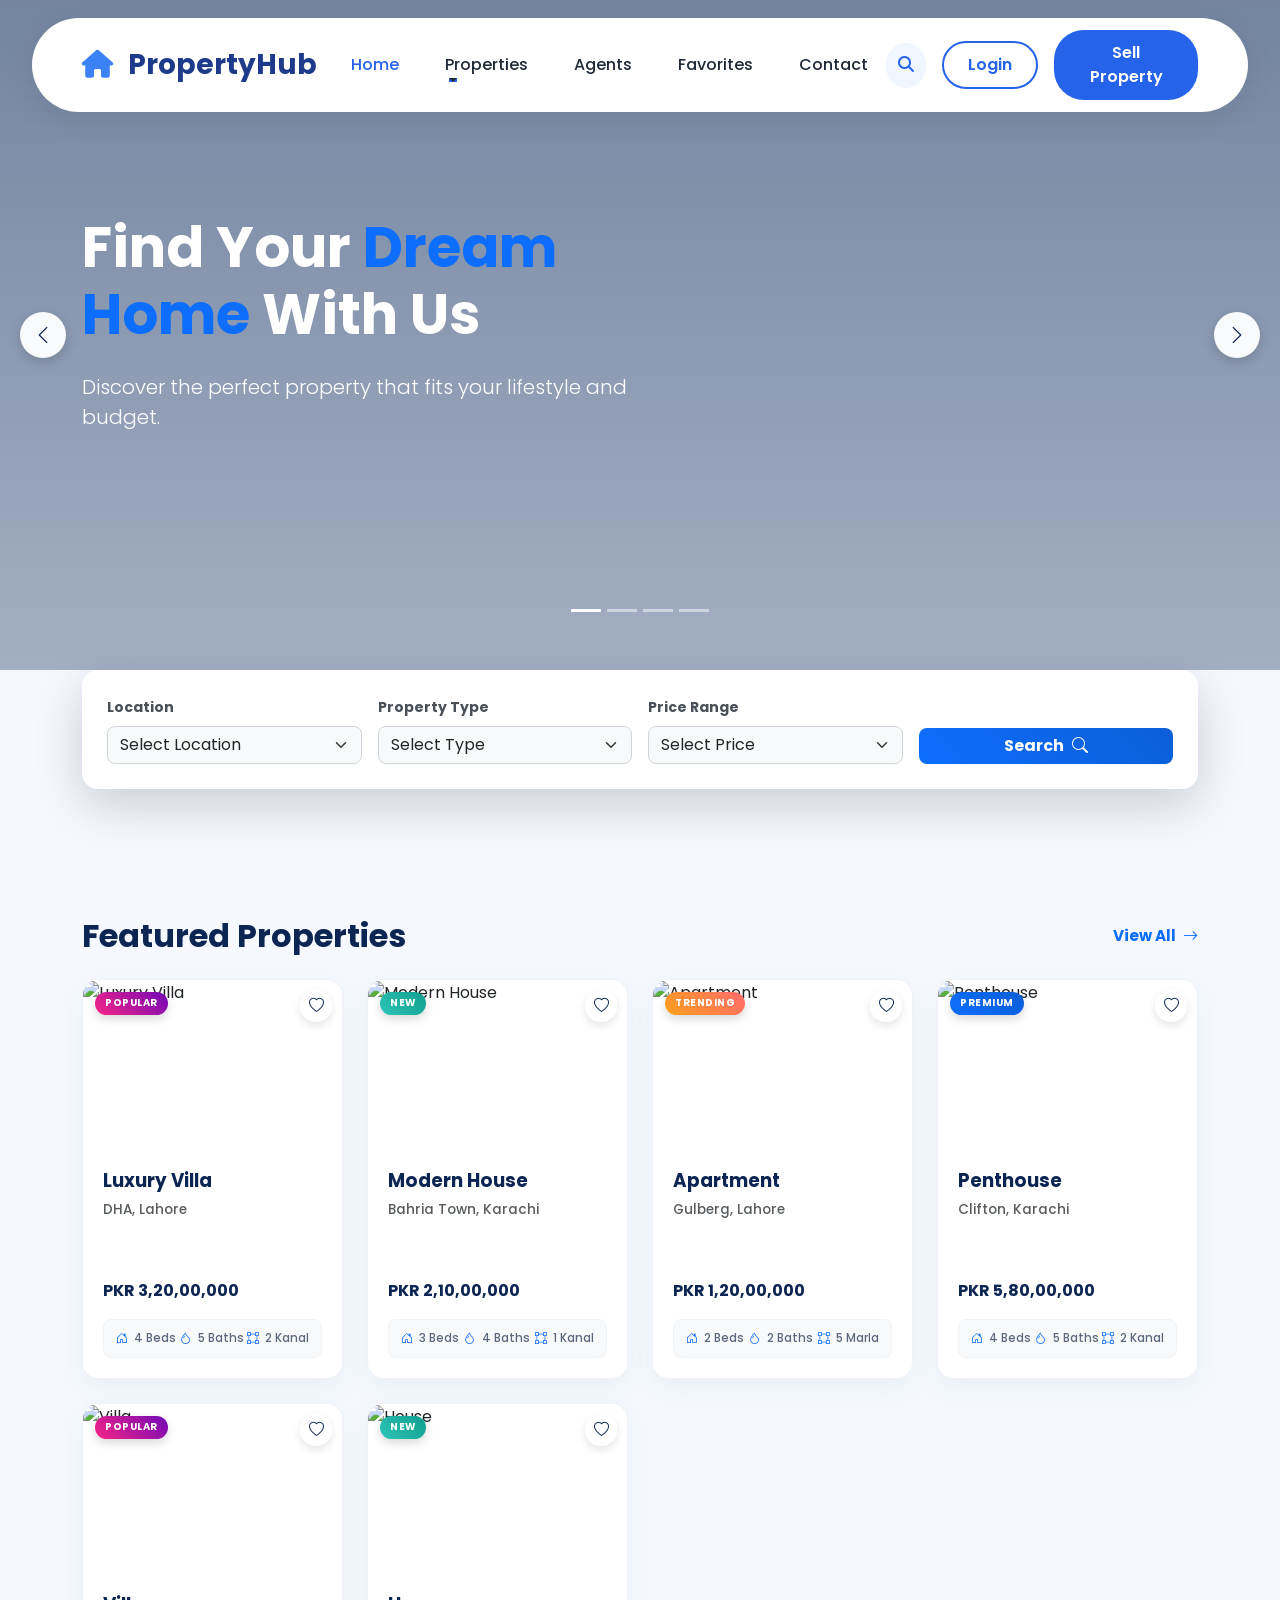
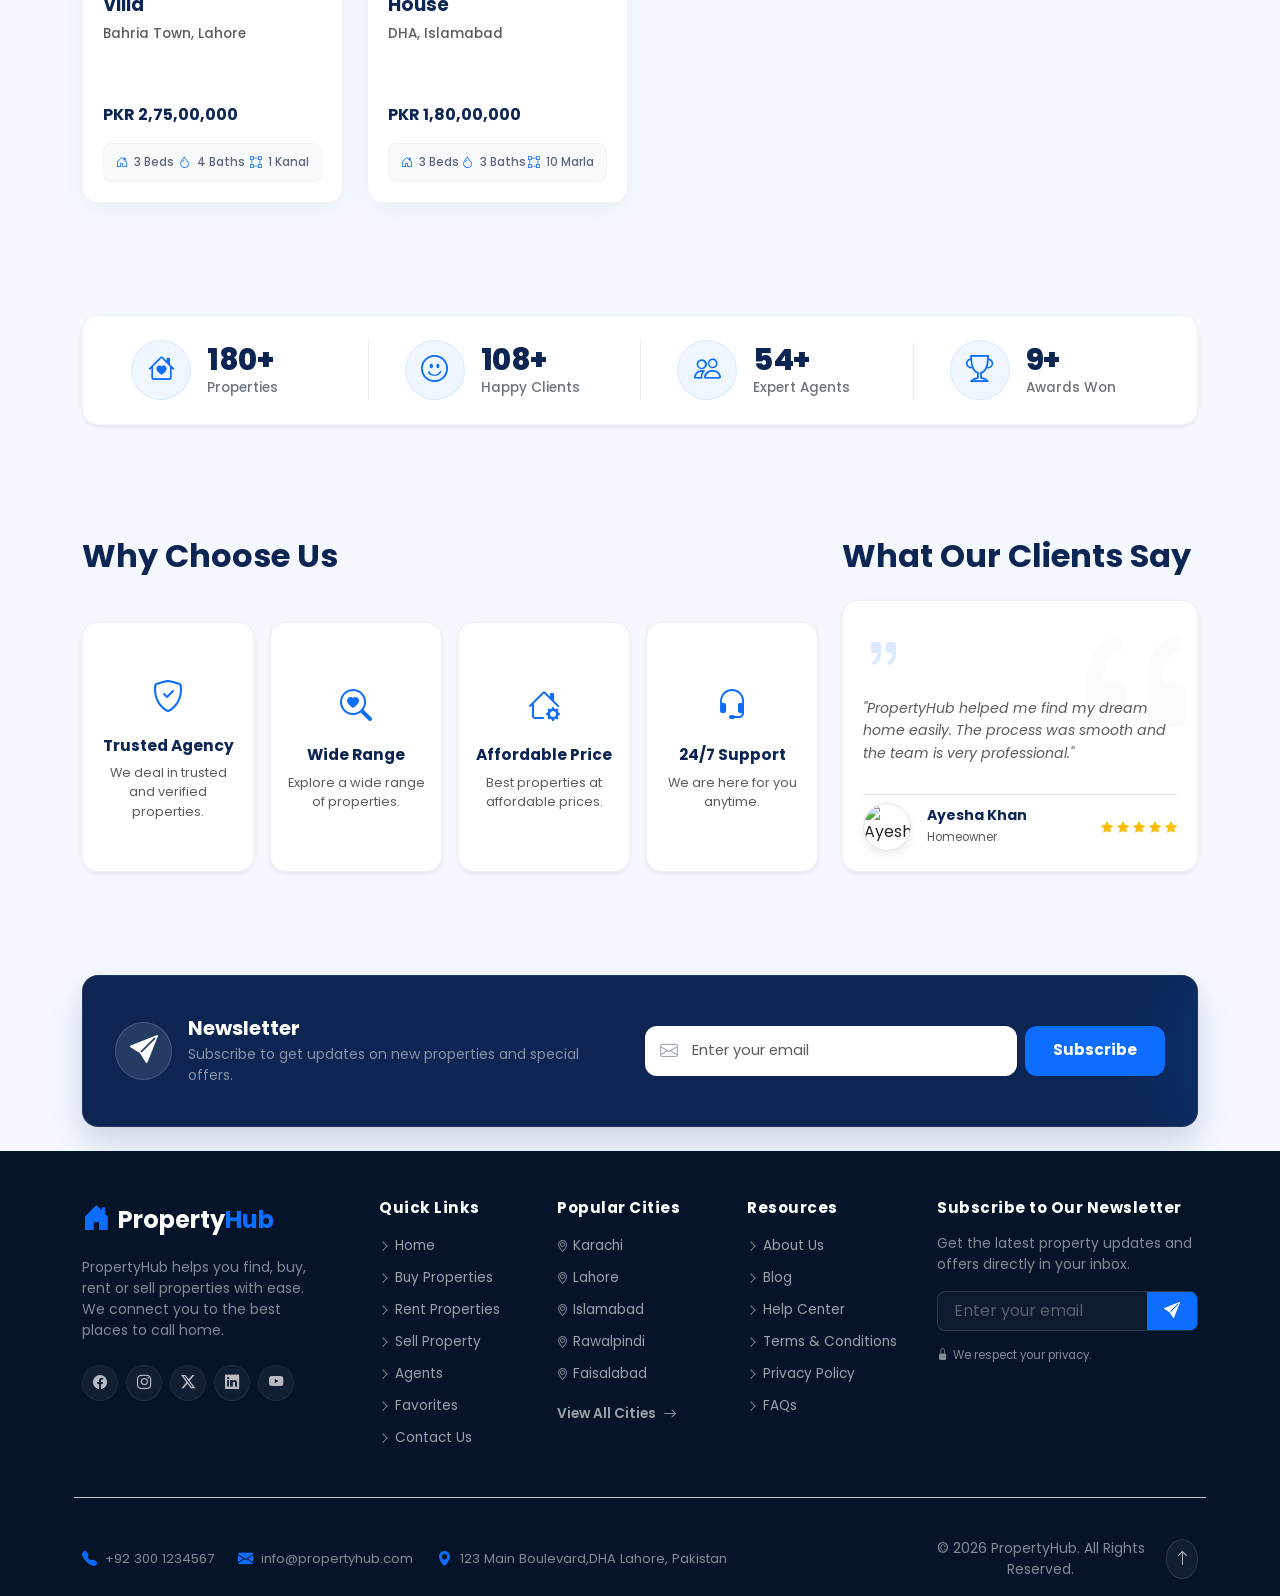
==== commit 851df481: "added new pages" ====
--- a/index.html
+++ b/index.html
@@ -4,7 +4,7 @@
     <meta charset="UTF-8">
     <meta name="viewport" content="width=device-width, initial-scale=1.0">
         
-    <title>PROPERTY HUB</title>
+    <title>Home Page</title>
 
     <!-- Bootstrap link -->
      <link href="https://cdn.jsdelivr.net/npm/bootstrap@5.3.8/dist/css/bootstrap.min.css" rel="stylesheet">
@@ -78,14 +78,14 @@
     </a>
     </li>
     <li>
-    <a class="dropdown-item" href="#">
+    <a class="dropdown-item" href="./sell-property.html">
     <i class="fa-solid fa-tag"></i>
     Sell Property
     </a>
     </li>
 
     <li>
-    <a class="dropdown-item" href="#">
+    <a class="dropdown-item" href="./new-projects.html">
     <i class="fa-solid fa-city"></i>
     New Projects
     </a>
@@ -95,7 +95,7 @@
 
     <!-- Agents -->
     <li class="nav-item">
-    <a class="nav-link" href="#">Agents</a>
+    <a class="nav-link" href="./agents.html">Agents</a>
     </li>
 
    <!-- Favorites -->
@@ -126,7 +126,7 @@
     Login</a>
 
      <!-- Sell Property -->
-     <a href="#" class="btn sell-btn">
+     <a href="./sell-property.html" class="btn sell-btn">
      Sell Property</a>
 
     </div>
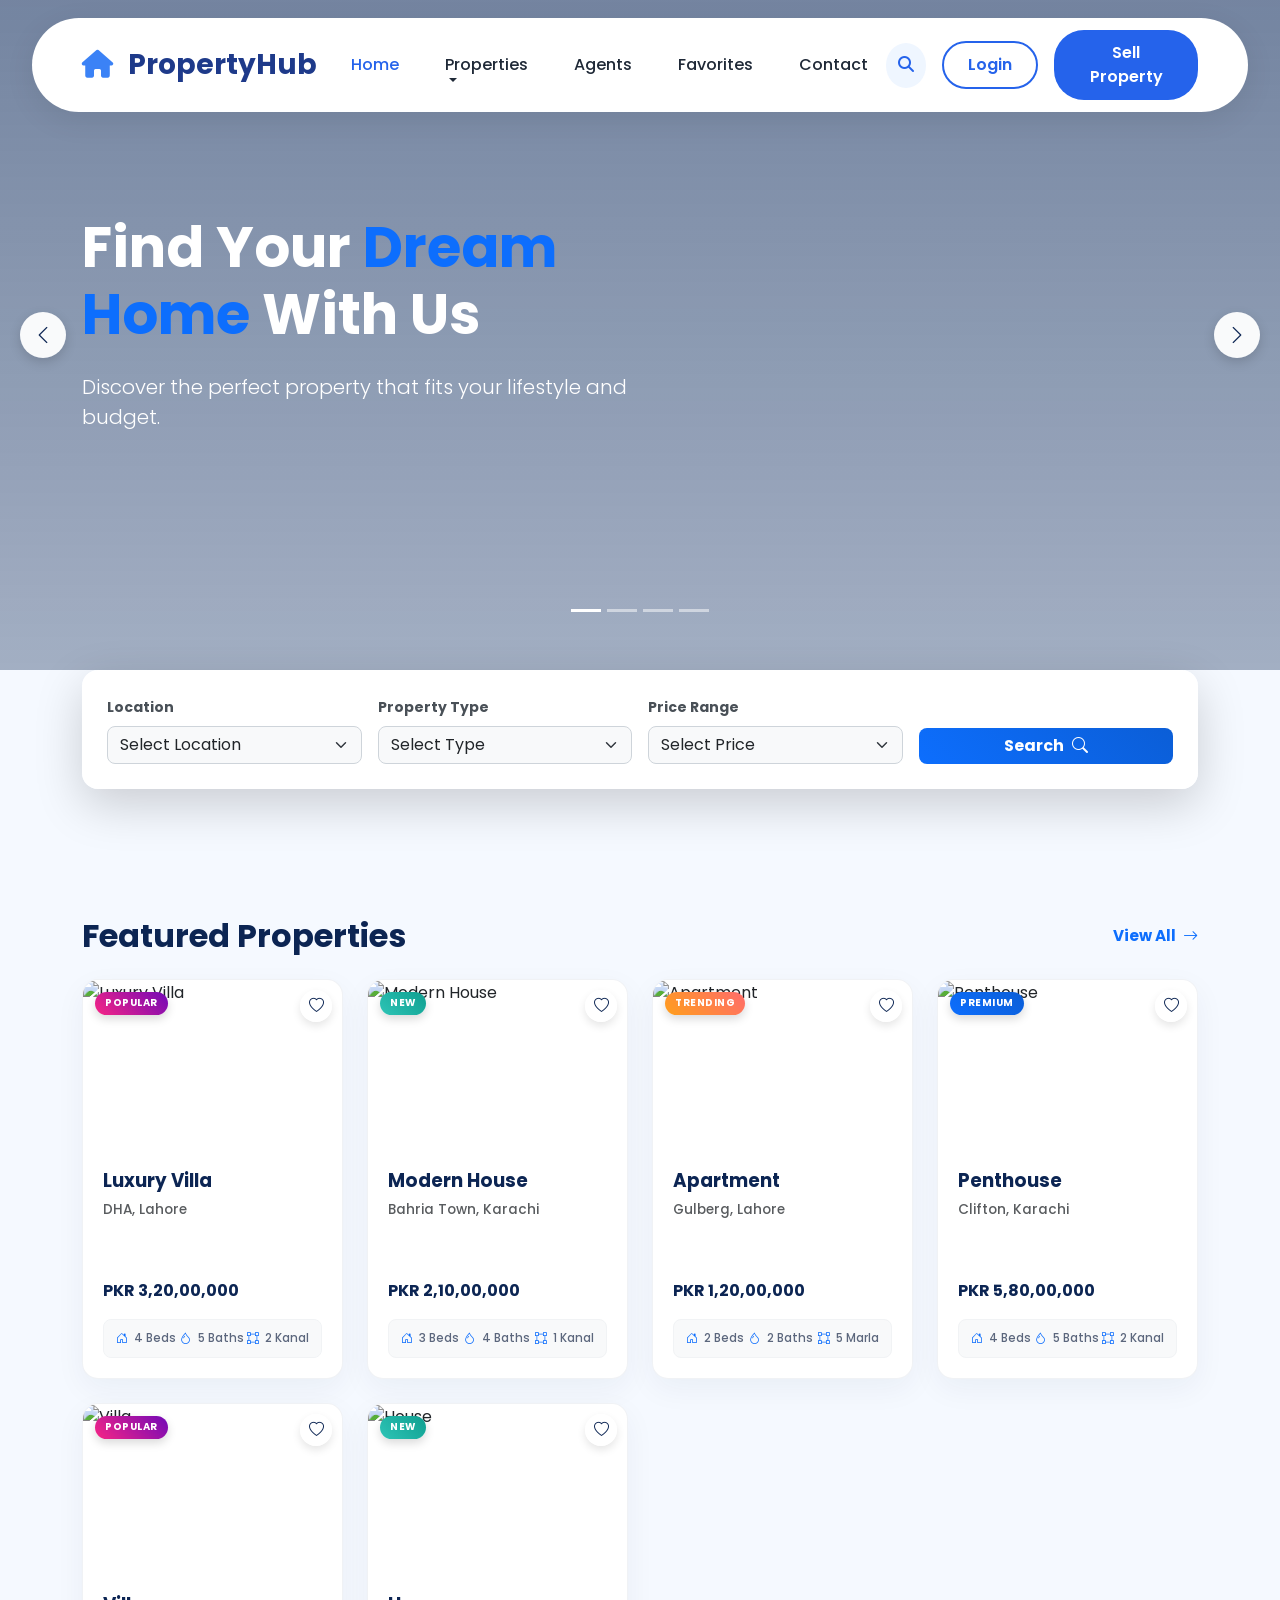
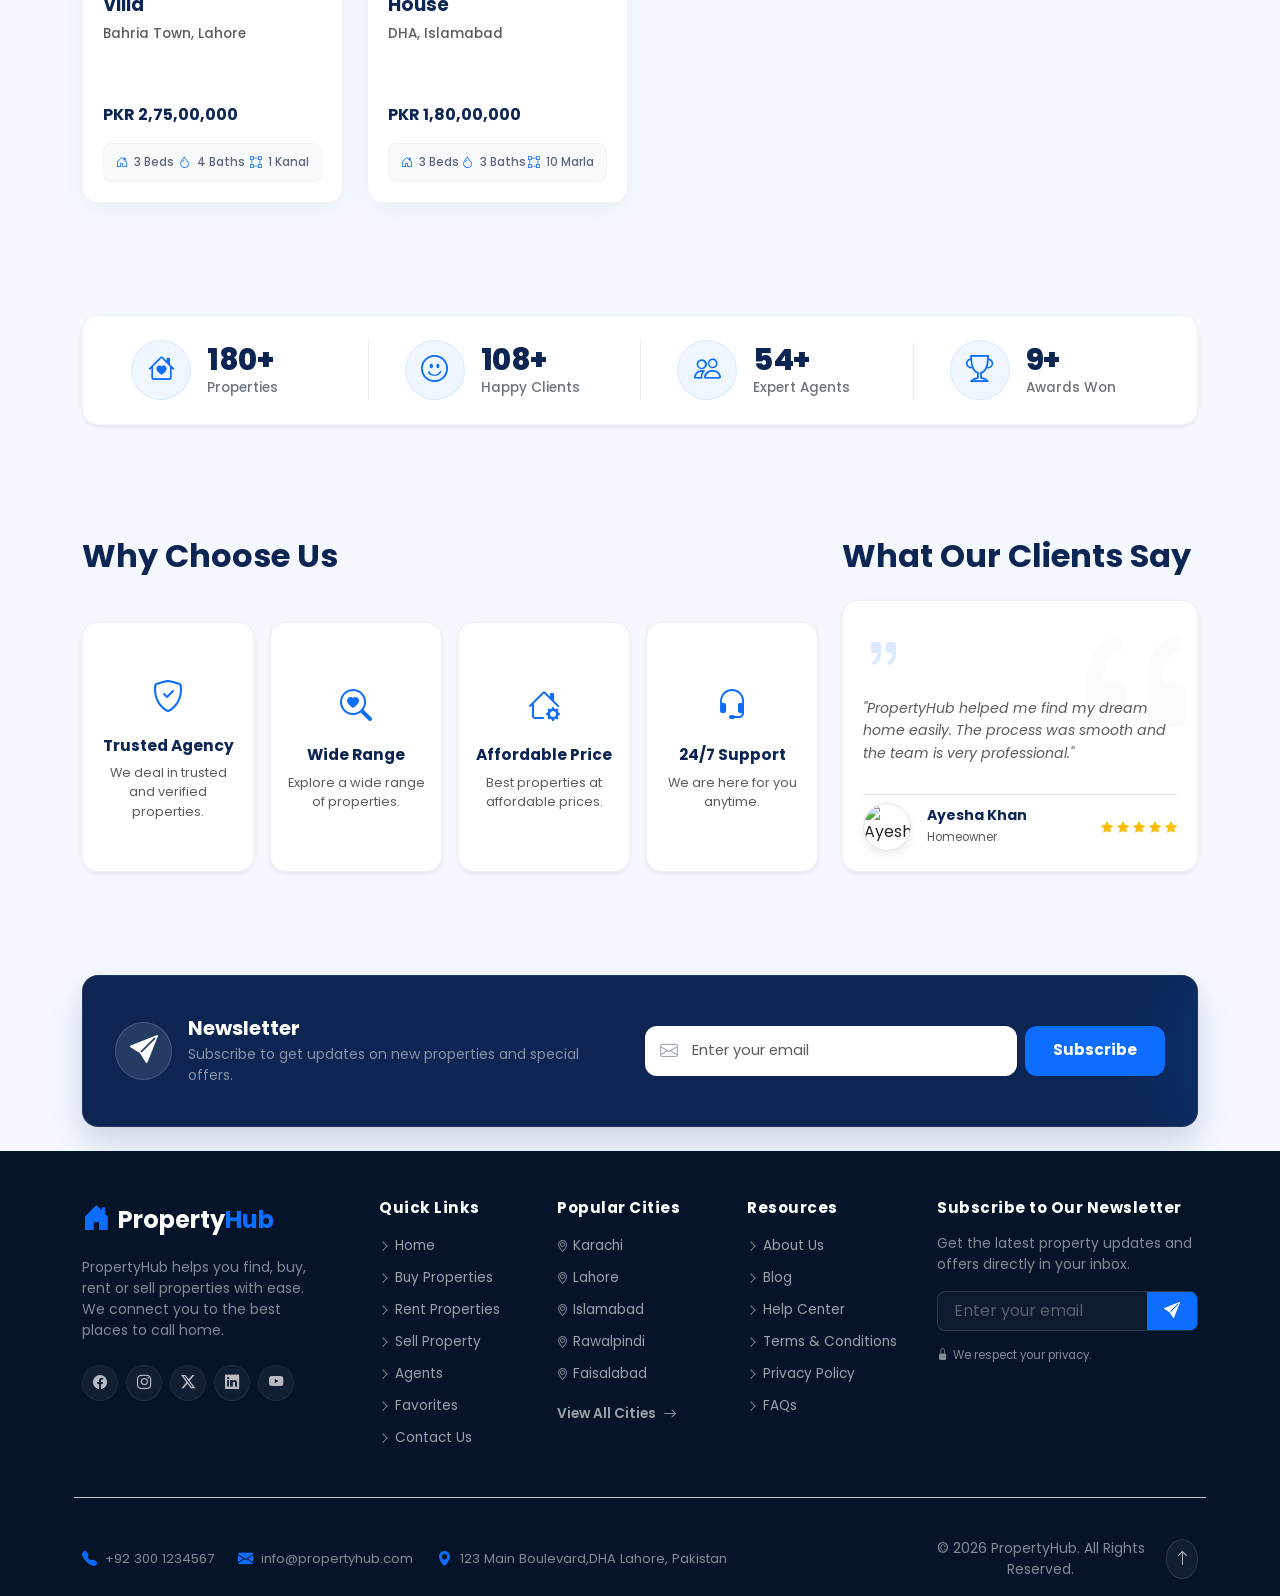
==== commit dad0a833: "completed" ====
--- a/index.html
+++ b/index.html
@@ -66,7 +66,7 @@
     data-bs-toggle="dropdown">Properties</a>
     <ul class="dropdown-menu custom-dropdown">
     <li>
-    <a class="dropdown-item" href="#">
+    <a class="dropdown-item" href="rent.html">
     <i class="fa-solid fa-building"></i>
     Buy Properties</a>
     </li>
@@ -78,14 +78,14 @@
     </a>
     </li>
     <li>
-    <a class="dropdown-item" href="./sell-property.html">
+    <a class="dropdown-item" href="sell-property.html">
     <i class="fa-solid fa-tag"></i>
     Sell Property
     </a>
     </li>
 
     <li>
-    <a class="dropdown-item" href="./new-projects.html">
+    <a class="dropdown-item" href="new-projects.html">
     <i class="fa-solid fa-city"></i>
     New Projects
     </a>
@@ -100,7 +100,7 @@
 
    <!-- Favorites -->
    <li class="nav-item">
-   <a class="nav-link" href="./favorites.html">
+   <a class="nav-link" href="./favourite.html">
     Favorites
     </a>
     </li>
--- a/css/home.css
+++ b/css/home.css
@@ -1102,4 +1102,24 @@
     justify-content: center;
     margin-bottom: 4px;
   }
+}
+
+/* Remove underline from Properties dropdown */
+.navbar .dropdown-toggle::after {
+    display: inline-block;
+    margin-left: .255em;
+    vertical-align: .255em;
+    border-top: .3em solid;
+    border-right: .3em solid transparent;
+    border-bottom: 0;
+    border-left: .3em solid transparent;
+    width: auto;
+    height: auto;
+    background: none;
+}
+
+.navbar .dropdown-toggle:focus::after,
+.navbar .dropdown-toggle:active::after {
+    width: auto !important;
+    background: none !important;
 }
